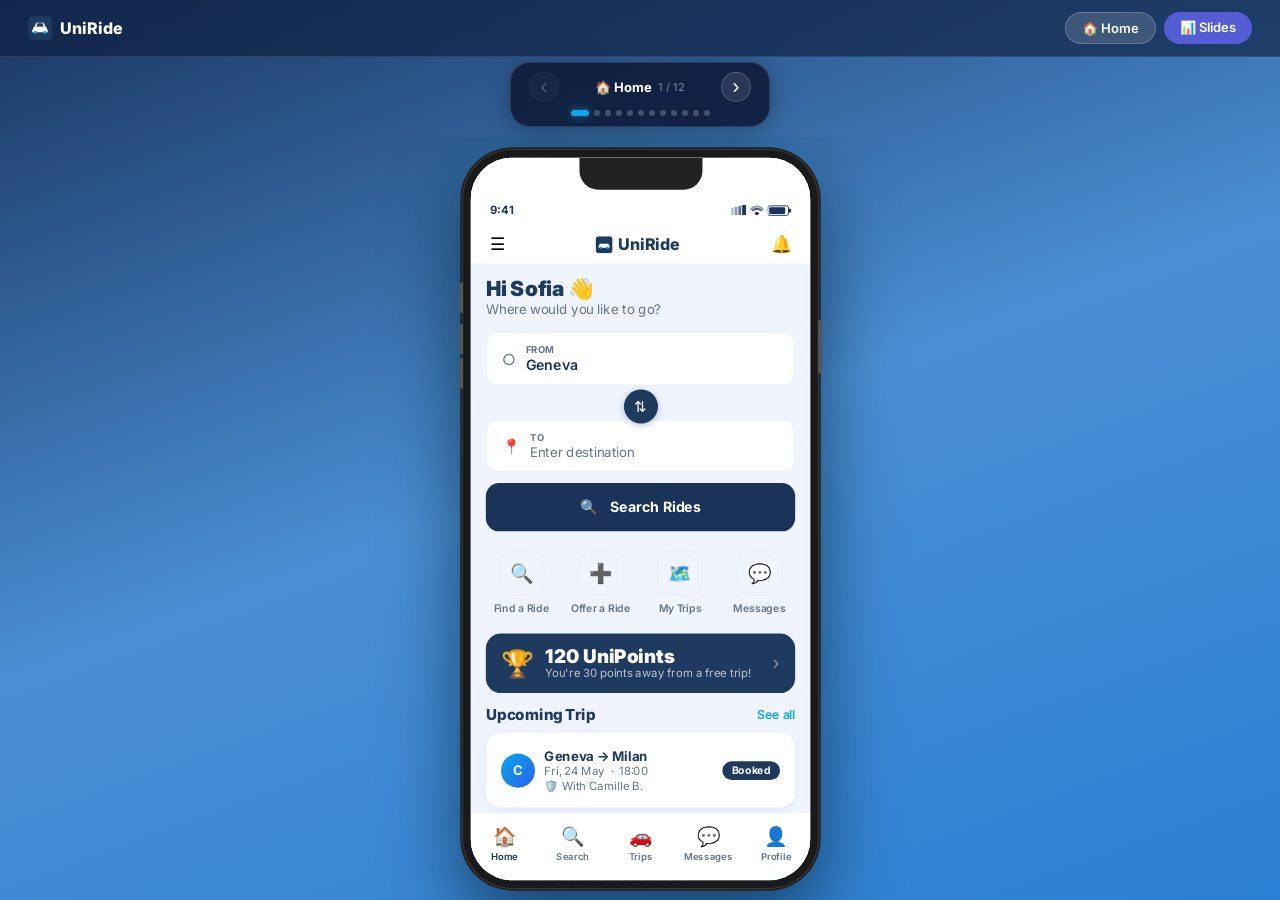
==== web/app.html @ 101ed080 "Initial commit: UniRide web app + presentation" ====
<!DOCTYPE html>
<html lang="en">
<head>
  <meta charset="UTF-8">
  <meta name="viewport" content="width=device-width, initial-scale=1.0">
  <title>UniRide — App Preview</title>
  <link rel="preconnect" href="https://fonts.googleapis.com">
  <link href="https://fonts.googleapis.com/css2?family=Inter:wght@300;400;500;600;700;800;900&display=swap" rel="stylesheet">
  <style>
    *, *::before, *::after { box-sizing: border-box; margin: 0; padding: 0; }
    :root {
      --navy:   #1E3A5F;
      --navy2:  #1B3358;
      --sky:    #0EA5E9;
      --blue:   #2563EB;
      --white:  #FFFFFF;
      --bg:     #4A8FD4;
      --appbg:  #F0F4FF;
      --card:   #FFFFFF;
      --border: #E8EDF5;
      --text:   #1B3358;
      --muted:  #64748B;
      --green:  #10B981;
      --orange: #F97316;
      --red:    #EF4444;
      --gold:   #F59E0B;
      --lsky:   #E0F2FE;
    }
    html, body {
      height: 100%; overflow: hidden;
      font-family: 'Inter', sans-serif;
    }

    /* PAGE BG — locked to viewport, no page scroll */
    body {
      background: linear-gradient(160deg, #1a3560 0%, var(--bg) 50%, #2b7fd4 100%);
      height: 100vh; overflow: hidden;
      /* no flex needed here — phone-stage is fixed */
    }

    /* TOP NAV */
    .topnav {
      position: fixed; top: 0; left: 0; right: 0; z-index: 200;
      display: flex; align-items: center; justify-content: space-between;
      padding: 12px 28px;
      background: rgba(15,32,64,0.65);
      backdrop-filter: blur(12px);
      border-bottom: 1px solid rgba(255,255,255,0.1);
    }
    .topnav .nav-logo { display:flex; align-items:center; gap:8px; color:white; font-weight:800; font-size:16px; text-decoration:none; }
    .topnav .nav-links { display:flex; gap:8px; }
    .nav-btn {
      padding:7px 16px; border-radius:30px; font-size:13px; font-weight:600;
      text-decoration:none; transition:all 0.2s; cursor:pointer;
    }
    .nav-btn.home { background:rgba(255,255,255,0.15); color:white; border:1px solid rgba(255,255,255,0.2); }
    .nav-btn.pres { background:rgba(99,102,241,0.8); color:white; }
    .nav-btn:hover { transform:translateY(-1px); filter:brightness(1.1); }

    /* SCREEN NAVIGATOR */
    .screen-nav {
      position: fixed; top: 62px; left: 50%; transform: translateX(-50%);
      z-index: 150;
      display: flex; flex-direction: column; align-items: center; gap: 8px;
      background: rgba(10,20,48,0.82);
      backdrop-filter: blur(12px);
      border-radius: 20px;
      padding: 9px 18px 10px;
      border: 1px solid rgba(255,255,255,0.12);
      min-width: 260px;
      max-width: min(92vw, 380px);
      box-shadow: 0 4px 24px rgba(0,0,0,0.3);
    }
    .screen-nav-row {
      display: flex; align-items: center; gap: 10px; width: 100%;
    }
    .nav-arrow {
      background: rgba(255,255,255,0.1); border: 1px solid rgba(255,255,255,0.18);
      color: white; font-size: 22px; font-weight: 300; line-height: 1;
      border-radius: 50%; width: 30px; height: 30px; flex-shrink: 0;
      cursor: pointer; display: flex; align-items: center; justify-content: center;
      transition: all 0.2s;
    }
    .nav-arrow:hover:not(:disabled) { background: var(--sky); border-color: var(--sky); box-shadow: 0 0 10px rgba(14,165,233,0.5); }
    .nav-arrow:disabled { opacity: 0.25; cursor: default; }
    .screen-label {
      flex: 1; display: flex; align-items: center; justify-content: center; gap: 6px;
    }
    .screen-label-name { font-size: 13px; font-weight: 700; color: white; white-space: nowrap; }
    .screen-label-num { font-size: 11px; color: rgba(255,255,255,0.4); font-weight: 500; }
    .screen-dots {
      display: flex; gap: 5px; align-items: center; justify-content: center;
    }
    .screen-dot {
      width: 6px; height: 6px; border-radius: 50%;
      background: rgba(255,255,255,0.22); cursor: pointer;
      transition: all 0.25s ease; border: none; padding: 0;
    }
    .screen-dot.active {
      background: var(--sky); width: 18px; border-radius: 3px;
      box-shadow: 0 0 8px rgba(14,165,233,0.6);
    }
    .screen-dot:hover:not(.active) { background: rgba(255,255,255,0.5); }

    /* PHONE FRAME WRAPPER — fixed, fills viewport below the tab bar */
    .phone-stage {
      position: fixed;
      left: 0; right: 0; bottom: 0;
      /* top is set by JS after measuring the selector bar */
      display: flex; align-items: center; justify-content: center;
      overflow: hidden;
      z-index: 100;
    }

    /* Phone scale wrapper — JS sets transform: scale() */
    .phone-scale-wrap {
      flex-shrink: 0;
      transform-origin: center center;
      transition: transform 0.15s ease;
    }

    .phone-outer {
      width: 375px;
      height: 780px;
      background: #1a1a1a;
      border-radius: 52px;
      padding: 8px;
      box-shadow:
        0 0 0 1px #3a3a3a,
        0 0 0 3px #222,
        0 32px 80px rgba(0,0,0,0.55),
        0 0 60px rgba(14,165,233,0.18);
      position: relative;
      flex-shrink: 0;
    }

    /* Side buttons */
    .phone-outer::before {
      content: '';
      position: absolute; left: -4px; top: 140px;
      width: 4px; height: 32px; background: #555; border-radius: 2px 0 0 2px;
      box-shadow: 0 44px 0 #555, 0 80px 0 #555;
    }
    .phone-outer::after {
      content: '';
      position: absolute; right: -4px; top: 180px;
      width: 4px; height: 56px; background: #555; border-radius: 0 2px 2px 0;
    }

    .phone-inner {
      width: 100%; height: 100%;
      background: white;
      border-radius: 44px;
      overflow: hidden;
      position: relative;
    }

    /* Notch */
    .notch {
      position: absolute; top: 0; left: 50%; transform: translateX(-50%);
      width: 130px; height: 34px;
      background: #222; border-radius: 0 0 20px 20px;
      z-index: 50;
    }

    /* STATUS BAR */
    .status-bar {
      display: flex; justify-content: space-between; align-items: center;
      padding: 48px 20px 8px;
      font-size: 12px; font-weight: 600; color: var(--text);
      background: white; position: relative; z-index: 10;
    }
    .status-bar .time { font-weight: 700; }
    .status-icons { display: flex; gap: 4px; align-items: center; }

    /* SCREENS CONTAINER */
    .screens-wrap {
      position: absolute;
      top: 0; left: 0; right: 0; bottom: 0;
    }

    /* Individual screen */
    .screen {
      position: absolute; inset: 0;
      background: var(--appbg);
      display: flex; flex-direction: column;
      opacity: 0; pointer-events: none;
      transform: translateX(30px);
      transition: all 0.35s cubic-bezier(0.4,0,0.2,1);
      overflow: hidden;
    }
    .screen.active {
      opacity: 1; pointer-events: all;
      transform: translateX(0);
    }
    .screen.exit {
      opacity: 0; transform: translateX(-30px);
    }

    /* SCROLL AREA (content) */
    .scroll-area {
      flex: 1;
      overflow-y: auto;
      overflow-x: hidden;
      scrollbar-width: none;
    }
    .scroll-area::-webkit-scrollbar { display: none; }
    .s-content { padding: 0 16px 80px; }

    /* APP HEADER */
    .app-header {
      display: flex; align-items: center; justify-content: space-between;
      padding: 10px 20px 10px;
      background: white;
      border-bottom: 1px solid var(--border);
    }
    .app-header .menu-icon { font-size: 18px; cursor: pointer; }
    .app-header .brand { font-size: 17px; font-weight: 800; color: var(--navy); display: flex; align-items: center; gap: 6px; }
    .app-header .notif { font-size: 18px; cursor: pointer; }
    .app-header .back-btn { font-size: 18px; cursor: pointer; color: var(--navy); }
    .app-header .right-icons { display: flex; gap: 12px; font-size: 18px; }

    /* BOTTOM NAV */
    .bottom-nav {
      position: absolute; bottom: 0; left: 0; right: 0;
      background: white;
      border-top: 1px solid var(--border);
      display: flex;
      padding: 8px 0 16px;
      z-index: 30;
    }
    .bnav-item {
      flex: 1; display: flex; flex-direction: column; align-items: center; gap: 3px;
      cursor: pointer; font-size: 10px; font-weight: 600; color: var(--muted);
      padding: 4px 0;
      transition: color 0.2s;
    }
    .bnav-item.active { color: var(--navy); }
    .bnav-item .bnav-icon { font-size: 20px; }

    /* ===================== COMPONENTS ===================== */

    /* Card */
    .card {
      background: white; border-radius: 16px;
      padding: 16px; margin-bottom: 12px;
      box-shadow: 0 2px 8px rgba(0,0,0,0.06);
    }

    /* Section title */
    .sec-title {
      font-size: 16px; font-weight: 800; color: var(--navy);
      margin: 16px 0 10px;
    }

    /* Avatar */
    .avatar {
      width: 44px; height: 44px; border-radius: 50%; overflow: hidden;
      background: linear-gradient(135deg, var(--sky), var(--blue));
      display: flex; align-items: center; justify-content: center;
      font-size: 18px; font-weight: 700; color: white; flex-shrink: 0;
    }
    .avatar img { width: 100%; height: 100%; object-fit: cover; }
    .avatar-lg { width: 60px; height: 60px; font-size: 24px; }
    .avatar-sm { width: 36px; height: 36px; font-size: 14px; }

    /* Star rating */
    .stars { color: var(--gold); font-size: 13px; }

    /* Badge */
    .badge {
      display: inline-flex; align-items: center; gap: 4px;
      padding: 3px 10px; border-radius: 20px; font-size: 11px; font-weight: 700;
    }
    .badge-green { background: #D1FAE5; color: #065F46; }
    .badge-orange { background: #FEF3C7; color: #92400E; }
    .badge-red { background: #FEE2E2; color: #991B1B; }
    .badge-blue { background: #DBEAFE; color: #1E40AF; }
    .badge-navy { background: var(--navy); color: white; }
    .badge-sky { background: var(--lsky); color: var(--navy); }

    /* Primary button */
    .btn-primary {
      width: 100%; padding: 16px;
      background: var(--navy2); color: white;
      border: none; border-radius: 14px;
      font-size: 15px; font-weight: 700; font-family: 'Inter',sans-serif;
      cursor: pointer; transition: all 0.2s;
      display: flex; align-items: center; justify-content: center; gap: 8px;
    }
    .btn-primary:hover { background: #162b4a; transform: translateY(-1px); }
    .btn-primary:active { transform: translateY(0); }

    /* Chip */
    .chip {
      display: inline-flex; align-items: center; gap: 5px;
      padding: 6px 12px; border-radius: 20px;
      font-size: 12px; font-weight: 600; white-space: nowrap;
      border: 1px solid var(--border); background: white; color: var(--text);
      cursor: pointer;
    }
    .chip.active { background: var(--navy); color: white; border-color: var(--navy); }

    /* Divider */
    .divider { height: 1px; background: var(--border); margin: 12px 0; }

    /* Tag row */
    .tag-row { display: flex; flex-wrap: wrap; gap: 6px; }
    .tag {
      display: inline-flex; align-items: center; gap: 4px;
      padding: 4px 10px; border-radius: 20px;
      font-size: 11px; color: var(--muted); background: #F1F5F9;
    }

    /* Progress circle */
    .progress-circle-wrap {
      display: flex; flex-direction: column; align-items: center;
      padding: 24px 0;
    }
    .progress-ring { transform: rotate(-90deg); }
    .ring-bg { fill: none; stroke: #E8EDF5; stroke-width: 10; }
    .ring-fill {
      fill: none; stroke: var(--navy); stroke-width: 10;
      stroke-linecap: round;
      transition: stroke-dashoffset 1.5s cubic-bezier(0.4,0,0.2,1);
    }
    .ring-label {
      position: absolute; top: 50%; left: 50%; transform: translate(-50%,-50%);
      text-align: center;
    }
    .ring-number { font-size: 28px; font-weight: 900; color: var(--navy); line-height: 1; }
    .ring-sub    { font-size: 11px; color: var(--muted); font-weight: 500; }
    .ring-badge  {
      margin-top: 4px;
      padding: 3px 10px; border-radius: 20px;
      background: var(--lsky); color: var(--navy);
      font-size: 11px; font-weight: 700;
    }

    /* Bar chart (driver stats) */
    .bar-chart { display: flex; align-items: flex-end; gap: 5px; height: 60px; margin: 8px 0; }
    .bar-col {
      flex: 1; border-radius: 4px 4px 0 0;
      background: var(--navy);
      transition: height 1s ease;
    }
    .bar-col.dim { background: var(--border); }
    .bar-col.current { background: var(--sky); }

    /* Slider */
    .slider-row { margin-bottom: 20px; }
    .slider-q { font-size: 13px; font-weight: 600; color: var(--text); margin-bottom: 10px; }
    .slider-track {
      position: relative; height: 36px; display: flex; align-items: center;
    }
    input[type=range] {
      -webkit-appearance: none; appearance: none;
      width: 100%; height: 4px;
      background: linear-gradient(to right, var(--navy) var(--val, 60%), #E8EDF5 var(--val, 60%));
      border-radius: 4px; outline: none; cursor: pointer;
    }
    input[type=range]::-webkit-slider-thumb {
      -webkit-appearance: none;
      width: 22px; height: 22px;
      background: var(--navy); border-radius: 50%;
      border: 3px solid white;
      box-shadow: 0 2px 6px rgba(0,0,0,0.2);
    }
    .slider-labels {
      display: flex; justify-content: space-between;
      font-size: 9px; color: var(--muted); margin-top: 2px;
    }

    /* Metric card */
    .metric-card {
      background: var(--appbg); border-radius: 12px; padding: 12px 16px;
      margin-bottom: 8px;
      display: flex; align-items: center; gap: 12px;
    }
    .metric-icon { font-size: 22px; }
    .metric-label { font-size: 11px; color: var(--muted); }
    .metric-value { font-size: 20px; font-weight: 800; color: var(--navy); }

    /* Voucher card */
    .voucher-card {
      border-radius: 14px; overflow: hidden;
      border: 1px solid var(--border);
    }
    .voucher-img { width: 100%; height: 80px; object-fit: cover; background: linear-gradient(135deg, #1E3A5F, #0EA5E9); display:flex; align-items:center; justify-content:center; font-size:32px; }
    .voucher-body { padding: 10px 12px; }
    .voucher-name { font-size: 13px; font-weight: 700; color: var(--navy); }
    .voucher-price { font-size: 16px; font-weight: 900; color: var(--navy); }
    .voucher-pts { font-size: 11px; color: var(--muted); display: flex; align-items: center; gap: 4px; }

    /* Journey timeline */
    .timeline { padding: 0; }
    .tl-item { display: flex; gap: 12px; margin-bottom: 0; }
    .tl-left { display: flex; flex-direction: column; align-items: center; width: 16px; }
    .tl-dot { width: 12px; height: 12px; border-radius: 50%; background: var(--navy); border: 2px solid white; box-shadow: 0 0 0 2px var(--navy); flex-shrink: 0; margin-top: 4px; }
    .tl-line { flex: 1; width: 2px; background: var(--border); margin: 2px 0; min-height: 20px; }
    .tl-right { flex: 1; padding-bottom: 16px; }
    .tl-time { font-size: 14px; font-weight: 700; color: var(--navy); }
    .tl-place { font-size: 14px; color: var(--text); }
    .tl-lbl { font-size: 10px; font-weight: 700; color: var(--muted); text-transform: uppercase; letter-spacing: 0.5px; }

    /* Ride result card */
    .ride-card {
      background: white; border-radius: 16px; padding: 14px 16px;
      margin-bottom: 10px;
      box-shadow: 0 2px 8px rgba(0,0,0,0.06);
      cursor: pointer; transition: all 0.2s;
    }
    .ride-card:hover { transform: translateY(-1px); box-shadow: 0 4px 16px rgba(0,0,0,0.1); }
    .ride-top { display: flex; align-items: center; gap: 10px; margin-bottom: 10px; }
    .ride-name { font-size: 14px; font-weight: 700; color: var(--navy); }
    .ride-rating { font-size: 12px; color: var(--muted); }
    .ride-price { margin-left: auto; font-size: 18px; font-weight: 900; color: var(--navy); }
    .ride-seat { font-size: 11px; font-weight: 700; }
    .ride-route { margin-bottom: 8px; }
    .ride-loc { font-size: 13px; color: var(--text); display: flex; gap: 8px; align-items: center; }
    .ride-loc .dot { width: 8px; height: 8px; border-radius: 50%; background: var(--navy); flex-shrink: 0; }
    .ride-loc .line-v { width: 1px; height: 14px; background: var(--border); margin: 1px 0 1px 3px; }

    /* Input field */
    .input-wrap {
      background: white; border-radius: 12px; padding: 12px 16px;
      display: flex; align-items: center; gap: 10px;
      border: 1.5px solid var(--border);
      margin-bottom: 8px;
    }
    .input-wrap.focused { border-color: var(--sky); }
    .input-label { font-size: 10px; font-weight: 700; color: var(--muted); text-transform: uppercase; }
    .input-val { font-size: 15px; font-weight: 600; color: var(--text); }
    .input-placeholder { font-size: 14px; color: var(--muted); }
    .input-icon { font-size: 16px; flex-shrink: 0; }

    /* Swap btn */
    .swap-btn {
      width: 36px; height: 36px; border-radius: 50%;
      background: var(--navy); color: white;
      display: flex; align-items: center; justify-content: center;
      font-size: 16px; cursor: pointer;
      box-shadow: 0 2px 8px rgba(30,58,95,0.3);
      margin: -4px auto; position: relative; z-index: 5;
    }

    /* Quick action grid */
    .quick-grid { display: grid; grid-template-columns: repeat(4,1fr); gap: 8px; margin-bottom: 12px; }
    .quick-item {
      display: flex; flex-direction: column; align-items: center; gap: 6px;
      cursor: pointer; padding: 8px 4px;
    }
    .quick-icon {
      width: 48px; height: 48px; border-radius: 14px;
      background: var(--appbg); border: 1.5px solid var(--border);
      display: flex; align-items: center; justify-content: center; font-size: 20px;
      transition: all 0.2s;
    }
    .quick-item:hover .quick-icon { background: var(--lsky); border-color: var(--sky); }
    .quick-label { font-size: 11px; font-weight: 600; color: var(--muted); text-align: center; }

    /* Points banner */
    .pts-banner {
      background: var(--navy); border-radius: 16px; padding: 14px 16px;
      display: flex; align-items: center; gap: 12px; margin-bottom: 12px;
      cursor: pointer;
    }
    .pts-icon { font-size: 28px; }
    .pts-num { font-size: 20px; font-weight: 900; color: white; line-height: 1; }
    .pts-sub { font-size: 12px; color: rgba(255,255,255,0.7); }
    .pts-arr { color: rgba(255,255,255,0.5); font-size: 18px; margin-left: auto; }

    /* Upcoming trip card */
    .trip-mini {
      display: flex; align-items: center; gap: 10px; cursor: pointer;
    }
    .trip-mini-info { flex: 1; }
    .trip-mini-route { font-size: 14px; font-weight: 700; color: var(--navy); }
    .trip-mini-date  { font-size: 12px; color: var(--muted); }
    .trip-mini-with  { font-size: 12px; color: var(--muted); display: flex; align-items: center; gap: 4px; }

    /* Campus card */
    .campus-card {
      border-radius: 16px; overflow: hidden; position: relative; height: 100px; margin-bottom: 12px;
      background: linear-gradient(135deg, #1E3A5F, #0EA5E9);
      display: flex; align-items: flex-end; cursor: pointer;
    }
    .campus-card-text { padding: 12px; color: white; }
    .campus-card-title { font-size: 15px; font-weight: 800; }
    .campus-card-sub   { font-size: 12px; opacity: 0.8; }
    .campus-plus {
      position: absolute; right: 12px; top: 50%; transform: translateY(-50%);
      width: 32px; height: 32px; border-radius: 50%; background: rgba(255,255,255,0.25);
      display: flex; align-items: center; justify-content: center;
      color: white; font-size: 20px;
    }

    /* FAB */
    .fab {
      position: absolute; bottom: 70px; right: 16px;
      width: 52px; height: 52px; border-radius: 50%;
      background: var(--navy); color: white;
      display: flex; align-items: center; justify-content: center;
      font-size: 24px; cursor: pointer; z-index: 20;
      box-shadow: 0 4px 16px rgba(30,58,95,0.4);
      transition: all 0.2s;
    }
    .fab:hover { transform: scale(1.1); }

    /* Profile header */
    .profile-header {
      background: white; padding: 16px; display: flex; flex-direction: column; align-items: center; gap: 8px; border-bottom: 1px solid var(--border);
    }
    .profile-name { font-size: 18px; font-weight: 800; color: var(--navy); }
    .profile-sub  { font-size: 13px; color: var(--muted); }
    .profile-badges { display: flex; gap: 8px; }

    /* "See all" link */
    .see-all { font-size: 13px; font-weight: 600; color: var(--sky); cursor: pointer; }

    /* Benefits list */
    .benefits-item { display: flex; align-items: center; gap: 8px; padding: 8px 0; font-size: 13px; color: var(--text); border-bottom: 1px solid var(--border); }
    .benefits-item:last-child { border-bottom: none; }
    .benefit-icon { font-size: 16px; }
    .benefit-lock { opacity: 0.4; }

    /* Earnings card */
    .earn-card {
      display: flex; gap: 8px;
    }
    .earn-item {
      flex: 1; border-radius: 14px; padding: 14px; 
    }
    .earn-item.primary { background: var(--navy); }
    .earn-item.secondary { background: var(--lsky); border: 1px solid #BFDBFE; }
    .earn-label { font-size: 10px; font-weight: 700; text-transform: uppercase; letter-spacing: 0.5px; margin-bottom: 4px; }
    .earn-pts   { font-size: 22px; font-weight: 900; line-height: 1; margin-bottom: 4px; }
    .earn-desc  { font-size: 12px; line-height: 1.4; }
    .earn-item.primary .earn-label { color: rgba(255,255,255,0.6); }
    .earn-item.primary .earn-pts   { color: white; }
    .earn-item.primary .earn-desc  { color: rgba(255,255,255,0.75); }
    .earn-item.secondary .earn-label { color: var(--muted); }
    .earn-item.secondary .earn-pts   { color: var(--navy); }
    .earn-item.secondary .earn-desc  { color: var(--muted); }

    /* Standard ride earning */
    .std-earn {
      display: flex; align-items: center; justify-content: space-between;
      padding: 14px 16px; background: white; border-radius: 14px;
      border: 1.5px solid var(--border); margin-bottom: 12px;
    }
    .std-earn-left { display: flex; align-items: center; gap: 12px; }
    .std-earn-pts { background: var(--navy); color: white; padding: 4px 10px; border-radius: 20px; font-size: 12px; font-weight: 700; }
    .std-title { font-size: 14px; font-weight: 700; color: var(--navy); }
    .std-sub   { font-size: 12px; color: var(--muted); }

    /* Cashback row */
    .cashback-row {
      display: flex; align-items: center; justify-content: space-between;
      padding: 14px 16px; background: white; border-radius: 14px;
      border: 1px solid var(--border); margin-bottom: 8px;
    }
    .cashback-icon { font-size: 24px; margin-right: 12px; }
    .cashback-title { font-size: 14px; font-weight: 700; color: var(--navy); }
    .cashback-sub   { font-size: 12px; color: var(--muted); }
    .cashback-btn   { background: var(--navy); color: white; padding: 6px 14px; border-radius: 10px; font-size: 12px; font-weight: 700; flex-shrink: 0; cursor: pointer; }

    /* Redeem header balance */
    .balance-card {
      background: var(--navy); color: white; border-radius: 16px;
      padding: 20px; margin-bottom: 16px;
    }
    .balance-label { font-size: 11px; font-weight: 700; text-transform: uppercase; letter-spacing: 0.5px; opacity: 0.6; }
    .balance-pts   { font-size: 40px; font-weight: 900; line-height: 1.1; }
    .balance-tier  { display: inline-flex; align-items: center; gap: 6px; background: rgba(255,255,255,0.15); padding: 4px 12px; border-radius: 20px; font-size: 12px; font-weight: 700; margin-top: 8px; }

    /* Offer ride form */
    .offer-section { margin-bottom: 16px; }
    .offer-label { font-size: 12px; font-weight: 700; color: var(--muted); text-transform: uppercase; letter-spacing: 0.5px; margin-bottom: 8px; }
    .pref-grid { display: grid; grid-template-columns: 1fr 1fr; gap: 8px; }
    .pref-item {
      border-radius: 12px; padding: 12px; border: 2px solid var(--border);
      background: white; cursor: pointer; transition: all 0.2s; text-align: center;
    }
    .pref-item.selected { border-color: var(--navy); background: var(--lsky); }
    .pref-item .p-icon { font-size: 22px; margin-bottom: 6px; }
    .pref-item .p-label { font-size: 12px; font-weight: 600; color: var(--text); }

    /* Info box */
    .info-box { display: flex; gap: 8px; background: #F1F5F9; border-radius: 12px; padding: 12px; margin: 8px 0; }
    .info-box-icon { font-size: 16px; flex-shrink: 0; margin-top: 1px; }
    .info-box-text { font-size: 12px; color: var(--muted); line-height: 1.5; }

    /* Level card (gold tier) */
    .level-card {
      background: var(--navy); border-radius: 14px; padding: 16px;
      display: flex; align-items: center; justify-content: space-between;
      margin-bottom: 12px;
    }
    .level-label { font-size: 11px; font-weight: 700; text-transform: uppercase; letter-spacing: 0.5px; color: rgba(255,255,255,0.6); }
    .level-name  { font-size: 20px; font-weight: 900; color: white; }
    .level-icon  { font-size: 32px; }

    /* Weekly section */
    .weekly-card { background: white; border-radius: 16px; padding: 14px; margin-bottom: 12px; border: 1px solid var(--border); }
    .weekly-header { display: flex; justify-content: space-between; align-items: center; margin-bottom: 8px; }
    .weekly-label { font-size: 11px; font-weight: 700; color: var(--muted); text-transform: uppercase; }
    .weekly-val   { font-size: 20px; font-weight: 900; color: var(--navy); display: flex; align-items: center; gap: 6px; }
    .weekly-arrow { color: var(--green); font-size: 18px; }
  </style>
</head>
<body>

  <!-- TOP NAV -->
  <nav class="topnav">
    <a href="index.html" class="nav-logo">
      <svg width="24" height="24" viewBox="0 0 100 100" fill="none">
        <rect width="100" height="100" rx="20" fill="#1E3A5F"/>
        <path d="M18 60 L25 44 L75 44 L82 60 L82 68 L18 68 Z" fill="white"/>
        <path d="M28 44 L34 28 L66 28 L72 44" fill="white"/>
        <circle cx="30" cy="68" r="7" fill="#0EA5E9"/>
        <circle cx="70" cy="68" r="7" fill="#0EA5E9"/>
        <path d="M36 44 L39 30 L61 30 L64 44 Z" fill="#1E3A5F"/>
      </svg>
      UniRide
    </a>
    <div class="nav-links">
      <a href="index.html" class="nav-btn home">🏠 Home</a>
      <a href="presentation.html" class="nav-btn pres">📊 Slides</a>
    </div>
  </nav>

  <!-- SCREEN NAVIGATOR -->
  <div class="screen-nav" id="screenNav">
    <div class="screen-nav-row">
      <button class="nav-arrow" id="prevBtn" onclick="prevScreen()">&#8249;</button>
      <div class="screen-label">
        <span class="screen-label-name" id="screenLabelName">🏠 Home</span>
        <span class="screen-label-num" id="screenLabelNum">1 / 12</span>
      </div>
      <button class="nav-arrow" id="nextBtn" onclick="nextScreen()">&#8250;</button>
    </div>
    <div class="screen-dots" id="screenDots"></div>
  </div>

  <!-- PHONE STAGE -->
  <div class="phone-stage">
    <div class="phone-scale-wrap" id="phoneScaleWrap">
    <div class="phone-outer">
      <div class="phone-inner">
        <div class="notch"></div>

        <!-- ============================== -->
        <!-- SCREEN 0: HOME (SOFIA)         -->
        <!-- ============================== -->
        <div class="screen active" id="screen-0">
          <!-- Status bar -->
          <div class="status-bar">
            <span class="time">9:41</span>
            <div class="status-icons">
              <svg width="16" height="11" fill="currentColor"><rect x="0" y="3" width="3" height="8" opacity=".3"/><rect x="4" y="2" width="3" height="9" opacity=".5"/><rect x="8" y="1" width="3" height="10" opacity=".7"/><rect x="12" y="0" width="4" height="11"/></svg>
              <svg width="15" height="11" fill="currentColor"><path d="M7.5 2.5 C5 2.5 3 4 1.5 6 L0 4.5 C1.8 2.2 4.5 0.5 7.5 0.5 S13.2 2.2 15 4.5 L13.5 6 C12 4 10 2.5 7.5 2.5Z" opacity=".5"/><path d="M7.5 5 C6 5 4.5 5.8 3.5 7 L2 5.5 C3.3 4 5.3 3 7.5 3 S11.7 4 13 5.5 L11.5 7 C10.5 5.8 9 5 7.5 5Z" opacity=".8"/><path d="M7.5 7.5 C6.5 7.5 5.8 8 5 9 L7.5 11.5 L10 9 C9.2 8 8.5 7.5 7.5 7.5Z"/></svg>
              <svg width="25" height="12" fill="currentColor"><rect x="0" y="1" width="22" height="10" rx="2" stroke="currentColor" stroke-width="1" fill="none"/><rect x="22" y="4" width="3" height="4" rx="1"/><rect x="1.5" y="2.5" width="17" height="7" rx="1.2"/></svg>
            </div>
          </div>
          <div class="app-header">
            <span class="menu-icon">☰</span>
            <span class="brand">
              <svg width="18" height="18" viewBox="0 0 100 100" fill="none"><rect width="100" height="100" rx="20" fill="#1E3A5F"/><path d="M18 60 L25 44 L75 44 L82 60 L82 68 L18 68 Z" fill="white"/><circle cx="30" cy="68" r="7" fill="#0EA5E9"/><circle cx="70" cy="68" r="7" fill="#0EA5E9"/></svg>
              UniRide
            </span>
            <span class="notif">🔔</span>
          </div>
          <div class="scroll-area">
            <div class="s-content" style="padding-top:12px;">
              <div style="margin-bottom:16px;">
                <div style="font-size:22px;font-weight:900;color:var(--navy);">Hi Sofia 👋</div>
                <div style="font-size:14px;color:var(--muted);">Where would you like to go?</div>
              </div>

              <!-- FROM/TO fields -->
              <div class="input-wrap">
                <span class="input-icon" style="color:var(--muted);">○</span>
                <div>
                  <div class="input-label">FROM</div>
                  <div class="input-val">Geneva</div>
                </div>
              </div>
              <div class="swap-btn" onclick="this.style.transform='rotate(180deg) scale(1.1)'; setTimeout(()=>this.style.transform='',400)">⇅</div>
              <div class="input-wrap" style="margin-top:0;">
                <span class="input-icon" style="color:var(--sky);">📍</span>
                <div>
                  <div class="input-label">TO</div>
                  <div class="input-placeholder">Enter destination</div>
                </div>
              </div>

              <button class="btn-primary" style="margin:12px 0;" onclick="goScreen(1)">
                🔍 &nbsp; Search Rides
              </button>

              <!-- Quick actions -->
              <div class="quick-grid">
                <div class="quick-item" onclick="goScreen(1)">
                  <div class="quick-icon">🔍</div>
                  <span class="quick-label">Find a Ride</span>
                </div>
                <div class="quick-item" onclick="goScreen(7)">
                  <div class="quick-icon">➕</div>
                  <span class="quick-label">Offer a Ride</span>
                </div>
                <div class="quick-item">
                  <div class="quick-icon">🗺️</div>
                  <span class="quick-label">My Trips</span>
                </div>
                <div class="quick-item">
                  <div class="quick-icon">💬</div>
                  <span class="quick-label">Messages</span>
                </div>
              </div>

              <!-- UniPoints banner -->
              <div class="pts-banner" onclick="goScreen(3)">
                <span class="pts-icon">🏆</span>
                <div>
                  <div class="pts-num">120 UniPoints</div>
                  <div class="pts-sub">You're 30 points away from a free trip!</div>
                </div>
                <span class="pts-arr">›</span>
              </div>

              <!-- Upcoming Trip -->
              <div style="display:flex;justify-content:space-between;align-items:center;margin-bottom:10px;">
                <span class="sec-title" style="margin:0;">Upcoming Trip</span>
                <span class="see-all">See all</span>
              </div>
              <div class="card" style="cursor:pointer;" onclick="goScreen(2)">
                <div class="trip-mini">
                  <div class="avatar avatar-sm">C</div>
                  <div class="trip-mini-info">
                    <div class="trip-mini-route">Geneva → Milan</div>
                    <div class="trip-mini-date">Fri, 24 May &nbsp;·&nbsp; 18:00</div>
                    <div class="trip-mini-with">🛡️ With Camille B.</div>
                  </div>
                  <span class="badge badge-navy">Booked</span>
                </div>
              </div>

              <!-- Campus card -->
              <div class="campus-card">
                <div class="campus-card-text">
                  <div class="campus-card-title">Connect with your campus</div>
                  <div class="campus-card-sub">Join over 5,000 students commuting together.</div>
                </div>
                <div class="campus-plus">+</div>
              </div>
            </div>
          </div>
          <!-- Bottom nav -->
          <div class="bottom-nav">
            <div class="bnav-item active"><span class="bnav-icon">🏠</span>Home</div>
            <div class="bnav-item" onclick="goScreen(1)"><span class="bnav-icon">🔍</span>Search</div>
            <div class="bnav-item"><span class="bnav-icon">🚗</span>Trips</div>
            <div class="bnav-item"><span class="bnav-icon">💬</span>Messages</div>
            <div class="bnav-item"><span class="bnav-icon">👤</span>Profile</div>
          </div>
        </div>

        <!-- ============================== -->
        <!-- SCREEN 1: SEARCH RESULTS       -->
        <!-- ============================== -->
        <div class="screen" id="screen-1">
          <div class="status-bar">
            <span class="time">9:41</span>
            <div class="status-icons">
              <svg width="16" height="11" fill="currentColor"><rect x="0" y="3" width="3" height="8" opacity=".3"/><rect x="4" y="2" width="3" height="9" opacity=".5"/><rect x="8" y="1" width="3" height="10" opacity=".7"/><rect x="12" y="0" width="4" height="11"/></svg>
              <svg width="15" height="11" fill="currentColor"><path d="M7.5 7.5 C6.5 7.5 5.8 8 5 9 L7.5 11.5 L10 9 C9.2 8 8.5 7.5 7.5 7.5Z"/><path d="M7.5 5 C6 5 4.5 5.8 3.5 7 L2 5.5 C3.3 4 5.3 3 7.5 3 S11.7 4 13 5.5 L11.5 7 C10.5 5.8 9 5 7.5 5Z" opacity=".8"/></svg>
              <svg width="25" height="12" fill="currentColor"><rect x="0" y="1" width="22" height="10" rx="2" stroke="currentColor" stroke-width="1" fill="none"/><rect x="22" y="4" width="3" height="4" rx="1"/><rect x="1.5" y="2.5" width="16" height="7" rx="1.2"/></svg>
            </div>
          </div>
          <div class="app-header">
            <span class="back-btn" onclick="goScreen(0)">←</span>
            <div>
              <div style="font-size:16px;font-weight:800;color:var(--navy);">12 rides found</div>
              <div style="font-size:12px;color:var(--muted);">Fri, 24 May</div>
            </div>
            <span style="font-size:20px;cursor:pointer;">⚙️</span>
          </div>
          <div class="scroll-area">
            <div style="display:flex;gap:8px;padding:10px 16px;overflow-x:auto;scrollbar-width:none;">
              <span class="chip active">Price: Low to High ▾</span>
              <span class="chip">Departure Time</span>
              <span class="chip">Verified Drivers</span>
            </div>
            <div class="s-content" style="padding-top:4px;">
              <!-- Ride 1 -->
              <div class="ride-card" onclick="goScreen(2)">
                <div class="ride-top">
                  <div class="avatar avatar-sm">C</div>
                  <div>
                    <div class="ride-name">Camille B. ✔</div>
                    <div class="ride-rating"><span class="stars">★</span> 4.8 (23 rides)</div>
                  </div>
                  <div style="margin-left:auto;text-align:right;">
                    <div class="ride-price">CHF 12</div>
                    <span class="badge badge-green">2 seats left</span>
                  </div>
                </div>
                <div class="ride-route">
                  <div class="tl-item" style="margin-bottom:4px;">
                    <div class="tl-left"><div class="tl-dot"></div><div class="tl-line" style="min-height:14px;"></div></div>
                    <div class="tl-right" style="padding-bottom:4px;">
                      <span style="font-size:13px;font-weight:700;color:var(--muted);">18:00</span>
                      <span style="font-size:13px;color:var(--text);margin-left:6px;">Geneva, Plainpalais</span>
                    </div>
                  </div>
                  <div class="tl-item">
                    <div class="tl-left"><div class="tl-dot"></div></div>
                    <div class="tl-right">
                      <span style="font-size:13px;font-weight:700;color:var(--muted);">~20:45</span>
                      <span style="font-size:13px;color:var(--text);margin-left:6px;">Milan, Lampugnano</span>
                    </div>
                  </div>
                </div>
                <div class="tag-row" style="margin-top:8px;">
                  <span class="tag">🔇 Quiet ride</span>
                  <span class="tag">🚭 No smoking</span>
                  <span class="tag">🚗 Tesla Model 3</span>
                </div>
              </div>
              <!-- Ride 2 -->
              <div class="ride-card">
                <div class="ride-top">
                  <div class="avatar avatar-sm" style="background:linear-gradient(135deg,#6366F1,#8B5CF6);">L</div>
                  <div>
                    <div class="ride-name">Luca R.</div>
                    <div class="ride-rating"><span class="stars">★</span> 4.6 (12 rides)</div>
                  </div>
                  <div style="margin-left:auto;text-align:right;">
                    <div class="ride-price">CHF 15</div>
                    <span class="badge badge-blue">3 seats left</span>
                  </div>
                </div>
                <div class="ride-route">
                  <div class="tl-item" style="margin-bottom:4px;">
                    <div class="tl-left"><div class="tl-dot"></div><div class="tl-line" style="min-height:14px;"></div></div>
                    <div class="tl-right" style="padding-bottom:4px;">
                      <span style="font-size:13px;font-weight:700;color:var(--muted);">19:30</span>
                      <span style="font-size:13px;color:var(--text);margin-left:6px;">Geneva, Airport</span>
                    </div>
                  </div>
                  <div class="tl-item">
                    <div class="tl-left"><div class="tl-dot"></div></div>
                    <div class="tl-right">
                      <span style="font-size:13px;font-weight:700;color:var(--muted);">~22:15</span>
                      <span style="font-size:13px;color:var(--text);margin-left:6px;">Milan, Central Station</span>
                    </div>
                  </div>
                </div>
                <div class="tag-row" style="margin-top:8px;">
                  <span class="tag">🎵 Music OK</span>
                  <span class="tag">🧳 Large luggage</span>
                </div>
              </div>
              <!-- Ride 3 -->
              <div class="ride-card">
                <div class="ride-top">
                  <div class="avatar avatar-sm" style="background:linear-gradient(135deg,#F97316,#EF4444);">S</div>
                  <div>
                    <div class="ride-name">Sara M. ✔</div>
                    <div class="ride-rating"><span class="stars">★</span> 4.9 (54 rides)</div>
                  </div>
                  <div style="margin-left:auto;text-align:right;">
                    <div class="ride-price">CHF 10</div>
                    <span class="badge badge-red">1 seat left</span>
                  </div>
                </div>
                <div class="ride-route">
                  <div class="tl-item" style="margin-bottom:4px;">
                    <div class="tl-left"><div class="tl-dot"></div><div class="tl-line" style="min-height:14px;"></div></div>
                    <div class="tl-right" style="padding-bottom:4px;">
                      <span style="font-size:13px;font-weight:700;color:var(--muted);">20:00</span>
                      <span style="font-size:13px;color:var(--text);margin-left:6px;">Geneva, Meyrin</span>
                    </div>
                  </div>
                  <div class="tl-item">
                    <div class="tl-left"><div class="tl-dot"></div></div>
                    <div class="tl-right">
                      <span style="font-size:13px;font-weight:700;color:var(--muted);">~22:30</span>
                      <span style="font-size:13px;color:var(--text);margin-left:6px;">Milan, San Babila</span>
                    </div>
                  </div>
                </div>
                <div class="tag-row" style="margin-top:8px;">
                  <span class="tag">💬 Social rides</span>
                </div>
              </div>
            </div>
          </div>
          <div class="fab" onclick="goScreen(7)">+</div>
          <div class="bottom-nav">
            <div class="bnav-item" onclick="goScreen(0)"><span class="bnav-icon">🏠</span>Home</div>
            <div class="bnav-item active"><span class="bnav-icon">🔍</span>Search</div>
            <div class="bnav-item"><span class="bnav-icon">🚗</span>Trips</div>
            <div class="bnav-item"><span class="bnav-icon">💬</span>Messages</div>
            <div class="bnav-item"><span class="bnav-icon">👤</span>Profile</div>
          </div>
        </div>

        <!-- ============================== -->
        <!-- SCREEN 2: TRIP DETAIL          -->
        <!-- ============================== -->
        <div class="screen" id="screen-2">
          <div class="status-bar">
            <span class="time">9:41</span>
            <div class="status-icons">
              <svg width="16" height="11" fill="currentColor"><rect x="0" y="3" width="3" height="8" opacity=".3"/><rect x="4" y="2" width="3" height="9" opacity=".5"/><rect x="8" y="1" width="3" height="10" opacity=".7"/><rect x="12" y="0" width="4" height="11"/></svg>
              <svg width="25" height="12" fill="currentColor"><rect x="0" y="1" width="22" height="10" rx="2" stroke="currentColor" stroke-width="1" fill="none"/><rect x="22" y="4" width="3" height="4" rx="1"/><rect x="1.5" y="2.5" width="17" height="7" rx="1.2"/></svg>
            </div>
          </div>
          <div class="app-header">
            <span class="back-btn" onclick="goScreen(1)">←</span>
            <span></span>
            <div class="right-icons">
              <span>⬆</span><span>♡</span>
            </div>
          </div>
          <div class="scroll-area">
            <div class="s-content" style="padding-top:12px;">
              <!-- Driver profile -->
              <div class="profile-header" style="padding:0 0 16px; border-bottom:none;">
                <div style="display:flex;gap:14px;width:100%;align-items:flex-start;">
                  <div class="avatar avatar-lg">C</div>
                  <div style="flex:1;">
                    <div style="display:flex;justify-content:space-between;align-items:center;">
                      <div style="font-size:20px;font-weight:900;color:var(--navy);">Camille B.</div>
                      <div style="font-size:14px;font-weight:700;color:var(--navy);">⭐ 4.8</div>
                    </div>
                    <div style="font-size:13px;color:var(--muted);margin:2px 0 8px;">Economics student at UNIGE</div>
                    <div style="display:flex;gap:8px;">
                      <span class="badge badge-blue">✔ Verified</span>
                      <span class="badge badge-sky">23 rides</span>
                    </div>
                  </div>
                </div>
              </div>

              <!-- Trip details -->
              <div class="card">
                <div style="font-size:15px;font-weight:800;color:var(--navy);margin-bottom:14px;">Trip details</div>
                <div style="display:flex;align-items:center;gap:8px;margin-bottom:12px;">
                  <span style="font-size:18px;">📅</span>
                  <span style="font-size:14px;font-weight:600;color:var(--text);">Fri, 24 May &nbsp;·&nbsp; 18:00</span>
                </div>
                <div class="tl-item">
                  <div class="tl-left"><div class="tl-dot"></div><div class="tl-line"></div></div>
                  <div class="tl-right">
                    <div class="tl-lbl">PICKUP</div>
                    <div class="tl-place">Geneva, Plainpalais</div>
                  </div>
                </div>
                <div class="tl-item">
                  <div class="tl-left"><div class="tl-dot" style="background:var(--sky);box-shadow:0 0 0 2px var(--sky);"></div></div>
                  <div class="tl-right">
                    <div class="tl-lbl">DROP-OFF</div>
                    <div class="tl-place">Milan, Lampugnano</div>
                  </div>
                </div>
                <div class="divider"></div>
                <div style="display:flex;justify-content:space-between;align-items:center;">
                  <div style="display:flex;align-items:center;gap:6px;color:var(--muted);font-size:13px;">⏱️ ~3h 30m</div>
                  <div>
                    <div style="font-size:11px;text-align:right;color:var(--muted);">Price per seat</div>
                    <div style="font-size:20px;font-weight:900;color:var(--navy);">CHF 10.00</div>
                  </div>
                </div>
              </div>

              <!-- About ride -->
              <div class="card">
                <div style="font-size:15px;font-weight:800;color:var(--navy);margin-bottom:10px;">About this ride</div>
                <div class="tag-row" style="margin-bottom:10px;">
                  <span class="tag">🔇 Quiet ride</span>
                  <span class="tag">🚭 No smoking</span>
                  <span class="tag">🎵 Music OK</span>
                </div>
                <div style="font-size:13px;color:var(--muted);font-style:italic;line-height:1.5;">
                  "Usually listen to chill music 🎵 Looking for polite passengers."
                </div>
              </div>

              <!-- Car & seats -->
              <div class="card">
                <div style="font-size:15px;font-weight:800;color:var(--navy);margin-bottom:8px;">Car &amp; seats</div>
                <div style="display:flex;justify-content:space-between;">
                  <span style="font-size:13px;color:var(--muted);">🚗 Tesla Model 3</span>
                  <span style="font-size:13px;color:var(--muted);">2 seats available</span>
                </div>
              </div>

              <button class="btn-primary" onclick="alert('Booking requested! 🎉')">
                Request a seat
              </button>
            </div>
          </div>
          <div class="bottom-nav">
            <div class="bnav-item" onclick="goScreen(0)"><span class="bnav-icon">🏠</span>Home</div>
            <div class="bnav-item"><span class="bnav-icon">🔍</span>Search</div>
            <div class="bnav-item active"><span class="bnav-icon">🚗</span>Trips</div>
            <div class="bnav-item"><span class="bnav-icon">💬</span>Messages</div>
            <div class="bnav-item"><span class="bnav-icon">👤</span>Profile</div>
          </div>
        </div>

        <!-- ============================== -->
        <!-- SCREEN 3: PASSENGER REWARDS    -->
        <!-- ============================== -->
        <div class="screen" id="screen-3">
          <div class="status-bar">
            <span class="time">9:41</span>
            <div class="status-icons">
              <svg width="16" height="11" fill="currentColor"><rect x="0" y="3" width="3" height="8" opacity=".3"/><rect x="4" y="2" width="3" height="9" opacity=".5"/><rect x="8" y="1" width="3" height="10" opacity=".7"/><rect x="12" y="0" width="4" height="11"/></svg>
              <svg width="25" height="12" fill="currentColor"><rect x="0" y="1" width="22" height="10" rx="2" stroke="currentColor" stroke-width="1" fill="none"/><rect x="22" y="4" width="3" height="4" rx="1"/><rect x="1.5" y="2.5" width="14" height="7" rx="1.2"/></svg>
            </div>
          </div>
          <div class="app-header">
            <span class="brand">
              <svg width="18" height="18" viewBox="0 0 100 100" fill="none"><rect width="100" height="100" rx="20" fill="#1E3A5F"/><path d="M18 60 L25 44 L75 44 L82 60 L82 68 L18 68 Z" fill="white"/><circle cx="30" cy="68" r="7" fill="#0EA5E9"/><circle cx="70" cy="68" r="7" fill="#0EA5E9"/></svg>
              UniRide
            </span>
            <span class="notif">🔔</span>
          </div>
          <div class="scroll-area">
            <div class="s-content" style="padding-top:16px;">
              <!-- Progress circle -->
              <div class="progress-circle-wrap">
                <div style="position:relative;width:160px;height:160px;">
                  <svg class="progress-ring" width="160" height="160" viewBox="0 0 160 160">
                    <circle class="ring-bg" cx="80" cy="80" r="65"/>
                    <circle class="ring-fill" cx="80" cy="80" r="65"
                      stroke-dasharray="408"
                      stroke-dashoffset="204"
                      id="ring-passenger"/>
                  </svg>
                  <div class="ring-label">
                    <div class="ring-number" id="pts-passenger">0</div>
                    <div class="ring-sub">OF 500 POINTS</div>
                    <div class="ring-badge">Silver Member</div>
                  </div>
                </div>
                <p style="font-size:13px;color:var(--muted);text-align:center;margin-top:12px;">
                  You are <strong style="color:var(--navy);">260 points</strong> away from unlocking <strong style="color:var(--navy);">Gold Tier</strong> benefits.
                </p>
              </div>

              <!-- Standard earn -->
              <div class="std-earn">
                <div class="std-earn-left">
                  <span style="font-size:22px;">⚡</span>
                  <div>
                    <div class="std-title">Standard Ride</div>
                    <div class="std-sub">Earn points for every shared journey across campus.</div>
                  </div>
                </div>
                <span class="std-earn-pts">+10 pts</span>
              </div>

              <!-- Bonus cards -->
              <div class="earn-card" style="margin-bottom:16px;">
                <div class="earn-item primary">
                  <div class="earn-label">📅 WEEKLY BONUS</div>
                  <div class="earn-pts">+15 pts</div>
                  <div class="earn-desc">Complete 3 rides this week to claim.</div>
                </div>
                <div class="earn-item secondary">
                  <div class="earn-label">👥 REFERRALS</div>
                  <div class="earn-pts">+50 pts</div>
                  <div class="earn-desc">Invite a classmate to join UniRide.</div>
                </div>
              </div>

              <!-- Redeem rewards -->
              <div style="display:flex;justify-content:space-between;align-items:center;margin-bottom:12px;">
                <span class="sec-title" style="margin:0;">Redeem Rewards</span>
                <span class="see-all">View All</span>
              </div>

              <!-- Coffee reward -->
              <div class="card" style="overflow:hidden;padding:0;">
                <div style="height:80px;background:linear-gradient(135deg,#4A4A4A,#8B7355);display:flex;align-items:center;justify-content:center;font-size:40px;">☕</div>
                <div style="padding:12px;">
                  <div style="font-size:10px;font-weight:700;color:var(--muted);text-transform:uppercase;letter-spacing:0.5px;">CAMPUS CAFE</div>
                  <div style="font-size:15px;font-weight:800;color:var(--navy);">Free Espresso</div>
                  <div style="font-size:12px;color:var(--muted);display:flex;align-items:center;gap:4px;margin-top:2px;">🏆 120 pts</div>
                </div>
              </div>

              <!-- Benefits -->
              <div class="card" style="background:var(--lsky);border:1px solid #BFDBFE;">
                <div style="font-size:15px;font-weight:800;color:var(--navy);margin-bottom:10px;">Your Benefits</div>
                <div class="benefits-item"><span class="benefit-icon">✅</span> Priority matching during peak hours</div>
                <div class="benefits-item"><span class="benefit-icon">✅</span> Access to exclusive weekend routes</div>
                <div class="benefits-item benefit-lock"><span class="benefit-icon">🔒</span> Zero cancellation fees (Gold only)</div>
              </div>
            </div>
          </div>
          <div class="bottom-nav">
            <div class="bnav-item" onclick="goScreen(0)"><span class="bnav-icon">🏠</span>HOME</div>
            <div class="bnav-item" onclick="goScreen(1)"><span class="bnav-icon">🔍</span>SEARCH</div>
            <div class="bnav-item"><span class="bnav-icon">🚗</span>TRIPS</div>
            <div class="bnav-item active" style="color:var(--sky);"><span class="bnav-icon">⭐</span>REWARDS</div>
            <div class="bnav-item"><span class="bnav-icon">👤</span>PROFILE</div>
          </div>
        </div>

        <!-- ============================== -->
        <!-- SCREEN 4: DRIVER DASHBOARD     -->
        <!-- ============================== -->
        <div class="screen" id="screen-4">
          <div class="status-bar">
            <span class="time">9:41</span>
            <div class="status-icons">
              <svg width="16" height="11" fill="currentColor"><rect x="0" y="3" width="3" height="8" opacity=".3"/><rect x="4" y="2" width="3" height="9" opacity=".5"/><rect x="8" y="1" width="3" height="10" opacity=".7"/><rect x="12" y="0" width="4" height="11"/></svg>
              <svg width="25" height="12" fill="currentColor"><rect x="0" y="1" width="22" height="10" rx="2" stroke="currentColor" stroke-width="1" fill="none"/><rect x="22" y="4" width="3" height="4" rx="1"/><rect x="1.5" y="2.5" width="19" height="7" rx="1.2"/></svg>
            </div>
          </div>
          <div class="app-header">
            <span class="menu-icon">☰</span>
            <span class="brand">UniRide Driver</span>
            <div class="avatar avatar-sm" style="background:linear-gradient(135deg,#0EA5E9,#2563EB);">J</div>
          </div>
          <div class="scroll-area">
            <div class="s-content" style="padding-top:12px;">
              <div style="margin-bottom:12px;">
                <div style="font-size:22px;font-weight:900;color:var(--navy);">Welcome back, Julien</div>
                <div style="display:flex;align-items:center;gap:6px;margin-top:4px;">
                  <span style="color:var(--green);font-size:16px;">⭐</span>
                  <span style="font-size:13px;font-weight:700;color:var(--green);">Gold Tier Status</span>
                </div>
              </div>

              <!-- Points card with circle -->
              <div class="card" style="text-align:center;padding:20px 16px;">
                <div style="position:relative;width:140px;height:140px;margin:0 auto 12px;">
                  <svg class="progress-ring" width="140" height="140" viewBox="0 0 140 140">
                    <circle class="ring-bg" cx="70" cy="70" r="56"/>
                    <circle class="ring-fill" cx="70" cy="70" r="56"
                      stroke-dasharray="352"
                      stroke-dashoffset="35"
                      id="ring-driver"/>
                  </svg>
                  <div class="ring-label">
                    <div class="ring-number" id="pts-driver">0</div>
                    <div class="ring-sub">/ 500 Points</div>
                  </div>
                </div>
                <div style="font-size:13px;color:var(--muted);margin-bottom:16px;">10 points per ride. <strong style="color:var(--navy);">20 points</strong> until next reward!</div>
                <button class="btn-primary" onclick="goScreen(5)">View Rewards</button>
              </div>

              <!-- Gold tier badge -->
              <div class="level-card">
                <div>
                  <div class="level-label">CURRENT LEVEL</div>
                  <div class="level-name">Gold Tier Partner</div>
                </div>
                <div class="level-icon">🏅</div>
              </div>

              <!-- Weekly activity -->
              <div class="weekly-card">
                <div class="weekly-header">
                  <span class="weekly-label">WEEKLY ACTIVITY</span>
                </div>
                <div class="weekly-val">
                  +12% vs last week
                  <span class="weekly-arrow">↗</span>
                </div>
                <div class="bar-chart" id="driver-bars">
                  <div class="bar-col" style="height:55%;"></div>
                  <div class="bar-col" style="height:65%;"></div>
                  <div class="bar-col" style="height:70%;"></div>
                  <div class="bar-col" style="height:75%;"></div>
                  <div class="bar-col" style="height:80%;"></div>
                  <div class="bar-col" style="height:95%;"></div>
                  <div class="bar-col current" style="height:100%;"></div>
                  <div class="bar-col dim" style="height:20%;"></div>
                </div>
              </div>

              <!-- Performance metrics -->
              <div style="font-size:11px;font-weight:700;color:var(--muted);text-transform:uppercase;letter-spacing:0.5px;margin-bottom:8px;">PERFORMANCE METRICS</div>
              <div class="metric-card">
                <span class="metric-icon">🚗</span>
                <div>
                  <div class="metric-label">Rides/Month</div>
                  <div class="metric-value" id="rides-month">0</div>
                </div>
              </div>
              <div class="metric-card">
                <span class="metric-icon">✅</span>
                <div>
                  <div class="metric-label">Completion</div>
                  <div class="metric-value" id="completion-pct">0%</div>
                </div>
              </div>
              <div class="metric-card">
                <span class="metric-icon">❌</span>
                <div>
                  <div class="metric-label">Cancellations</div>
                  <div class="metric-value">2%</div>
                </div>
              </div>
            </div>
          </div>
          <div class="bottom-nav">
            <div class="bnav-item"><span class="bnav-icon">📊</span>Dashboard</div>
            <div class="bnav-item"><span class="bnav-icon">📈</span>Activity</div>
            <div class="bnav-item active" style="color:var(--sky);"><span class="bnav-icon">⭐</span>Rewards</div>
            <div class="bnav-item"><span class="bnav-icon">👤</span>Profile</div>
          </div>
        </div>

        <!-- ============================== -->
        <!-- SCREEN 5: REDEEM POINTS        -->
        <!-- ============================== -->
        <div class="screen" id="screen-5">
          <div class="status-bar">
            <span class="time">9:41</span>
            <div class="status-icons">
              <svg width="16" height="11" fill="currentColor"><rect x="0" y="3" width="3" height="8" opacity=".3"/><rect x="4" y="2" width="3" height="9" opacity=".5"/><rect x="8" y="1" width="3" height="10" opacity=".7"/><rect x="12" y="0" width="4" height="11"/></svg>
              <svg width="25" height="12" fill="currentColor"><rect x="0" y="1" width="22" height="10" rx="2" stroke="currentColor" stroke-width="1" fill="none"/><rect x="22" y="4" width="3" height="4" rx="1"/><rect x="1.5" y="2.5" width="20" height="7" rx="1.2"/></svg>
            </div>
          </div>
          <div class="app-header">
            <span class="menu-icon">☰</span>
            <span class="brand">Redeem Points</span>
            <div class="avatar avatar-sm" style="background:linear-gradient(135deg,#0EA5E9,#2563EB);">J</div>
          </div>
          <div class="scroll-area">
            <div class="s-content" style="padding-top:12px;">
              <!-- Balance card -->
              <div class="balance-card">
                <div class="balance-label">YOUR BALANCE</div>
                <div class="balance-pts">480 Points</div>
                <div class="balance-tier">⭐ Gold Tier Partner</div>
              </div>

              <!-- Fuel Vouchers -->
              <div style="display:flex;justify-content:space-between;align-items:center;margin-bottom:10px;">
                <span class="sec-title" style="margin:0;">Fuel Vouchers</span>
                <span style="font-size:16px;">⛽</span>
              </div>
              <div style="display:grid;grid-template-columns:1fr 1fr;gap:10px;margin-bottom:16px;">
                <div class="voucher-card" style="cursor:pointer;">
                  <div class="voucher-img">⛽</div>
                  <div class="voucher-body">
                    <div style="font-size:10px;color:var(--muted);font-weight:600;text-transform:uppercase;">Migrol</div>
                    <div class="voucher-price">CHF 20 Voucher</div>
                    <div class="voucher-pts">🏆 200 pts &nbsp;›</div>
                  </div>
                </div>
                <div class="voucher-card" style="cursor:pointer;">
                  <div class="voucher-img">🏪</div>
                  <div class="voucher-body">
                    <div style="font-size:10px;color:var(--muted);font-weight:600;text-transform:uppercase;">Coop Pronto</div>
                    <div class="voucher-price">CHF 50 Voucher</div>
                    <div class="voucher-pts">🏆 450 pts &nbsp;›</div>
                  </div>
                </div>
              </div>

              <!-- Cash Back -->
              <div style="display:flex;justify-content:space-between;align-items:center;margin-bottom:10px;">
                <span class="sec-title" style="margin:0;">Cash Back</span>
                <span style="font-size:12px;color:var(--green);font-weight:700;">🌱 Ideal for EV</span>
              </div>
              <div class="cashback-row">
                <span class="cashback-icon">💳</span>
                <div style="flex:1;">
                  <div class="cashback-title">CHF 10 Cash to Account</div>
                  <div class="cashback-sub">Direct bank transfer</div>
                </div>
                <span class="cashback-btn">100 pts</span>
              </div>
              <div class="cashback-row">
                <span class="cashback-icon">💳</span>
                <div style="flex:1;">
                  <div class="cashback-title">CHF 25 Cash to Account</div>
                  <div class="cashback-sub">Direct bank transfer</div>
                </div>
                <span class="cashback-btn">240 pts</span>
              </div>

              <div class="info-box" style="margin-top:8px;">
                <span class="info-box-icon">ℹ️</span>
                <span class="info-box-text">Vouchers valid at participating Swiss gas stations.</span>
              </div>
            </div>
          </div>
          <div class="bottom-nav">
            <div class="bnav-item"><span class="bnav-icon">📊</span>Dashboard</div>
            <div class="bnav-item"><span class="bnav-icon">📈</span>Activity</div>
            <div class="bnav-item active" style="color:var(--sky);"><span class="bnav-icon">🎁</span>Rewards</div>
            <div class="bnav-item"><span class="bnav-icon">👤</span>Profile</div>
          </div>
        </div>

        <!-- ============================== -->
        <!-- SCREEN 6: DRIVER QUESTIONNAIRE -->
        <!-- ============================== -->
        <div class="screen" id="screen-6">
          <div class="status-bar">
            <span class="time">9:41</span>
            <div class="status-icons">
              <svg width="16" height="11" fill="currentColor"><rect x="0" y="3" width="3" height="8" opacity=".3"/><rect x="4" y="2" width="3" height="9" opacity=".5"/><rect x="8" y="1" width="3" height="10" opacity=".7"/><rect x="12" y="0" width="4" height="11"/></svg>
              <svg width="25" height="12" fill="currentColor"><rect x="0" y="1" width="22" height="10" rx="2" stroke="currentColor" stroke-width="1" fill="none"/><rect x="22" y="4" width="3" height="4" rx="1"/><rect x="1.5" y="2.5" width="15" height="7" rx="1.2"/></svg>
            </div>
          </div>
          <div class="app-header">
            <span class="menu-icon">☰</span>
            <span class="brand">Driver Questionnaire</span>
            <span class="notif">🔔</span>
          </div>
          <div class="scroll-area">
            <div class="s-content" style="padding-top:0;padding-left:0;padding-right:0;">
              <!-- Banner -->
              <div style="background:linear-gradient(135deg,#1E3A5F,#2563EB);padding:20px 16px 24px;margin-bottom:8px;">
                <div style="font-size:20px;font-weight:900;color:white;margin-bottom:6px;">Help us tailor your ride.</div>
                <div style="font-size:13px;color:rgba(255,255,255,0.75);">Your preferences help UniRide match you with the perfect commute.</div>
              </div>
              <div style="padding:0 16px 80px;">
                <div id="slider-questions"></div>
                <button class="btn-primary" onclick="alert('Questionnaire submitted! Thank you, Julien 🎉')">
                  SUBMIT QUESTIONNAIRE
                </button>
              </div>
            </div>
          </div>
          <div class="bottom-nav">
            <div class="bnav-item" onclick="goScreen(4)"><span class="bnav-icon">📊</span>Dashboard</div>
            <div class="bnav-item"><span class="bnav-icon">📈</span>Activity</div>
            <div class="bnav-item"><span class="bnav-icon">⭐</span>Rewards</div>
            <div class="bnav-item"><span class="bnav-icon">👤</span>Profile</div>
          </div>
        </div>

        <!-- ============================== -->
        <!-- SCREEN 7: OFFER A RIDE         -->
        <!-- ============================== -->
        <div class="screen" id="screen-7">
          <div class="status-bar">
            <span class="time">9:41</span>
            <div class="status-icons">
              <svg width="16" height="11" fill="currentColor"><rect x="0" y="3" width="3" height="8" opacity=".3"/><rect x="4" y="2" width="3" height="9" opacity=".5"/><rect x="8" y="1" width="3" height="10" opacity=".7"/><rect x="12" y="0" width="4" height="11"/></svg>
              <svg width="25" height="12" fill="currentColor"><rect x="0" y="1" width="22" height="10" rx="2" stroke="currentColor" stroke-width="1" fill="none"/><rect x="22" y="4" width="3" height="4" rx="1"/><rect x="1.5" y="2.5" width="19" height="7" rx="1.2"/></svg>
            </div>
          </div>
          <div class="app-header">
            <span class="back-btn" onclick="goScreen(0)">←</span>
            <span class="brand">Offer a Ride</span>
            <span></span>
          </div>
          <div class="scroll-area">
            <div class="s-content" style="padding-top:12px;">
              <div class="offer-section">
                <div class="offer-label">Route</div>
                <div class="input-wrap" style="border-color:var(--sky);">
                  <span class="input-icon">📍</span>
                  <div>
                    <div class="input-label">FROM</div>
                    <div class="input-val">Lausanne, Centre</div>
                  </div>
                </div>
                <div class="swap-btn">⇅</div>
                <div class="input-wrap" style="margin-top:0;">
                  <span class="input-icon" style="color:var(--sky);">📍</span>
                  <div>
                    <div class="input-label">TO</div>
                    <div class="input-val">Geneva, Plainpalais</div>
                  </div>
                </div>
              </div>

              <div class="offer-section">
                <div class="offer-label">Date &amp; Time</div>
                <div style="display:grid;grid-template-columns:1fr 1fr;gap:8px;">
                  <div class="input-wrap">
                    <span class="input-icon">📅</span>
                    <div>
                      <div class="input-label">DATE</div>
                      <div class="input-val">Fri, 24 May</div>
                    </div>
                  </div>
                  <div class="input-wrap">
                    <span class="input-icon">⏰</span>
                    <div>
                      <div class="input-label">TIME</div>
                      <div class="input-val">08:00</div>
                    </div>
                  </div>
                </div>
              </div>

              <div class="offer-section">
                <div class="offer-label">Seats &amp; Price</div>
                <div style="display:grid;grid-template-columns:1fr 1fr;gap:8px;">
                  <div class="input-wrap">
                    <span class="input-icon">💺</span>
                    <div>
                      <div class="input-label">SEATS</div>
                      <div class="input-val">3 seats</div>
                    </div>
                  </div>
                  <div class="input-wrap" style="border-color:var(--sky);">
                    <span class="input-icon">💰</span>
                    <div>
                      <div class="input-label">PRICE/SEAT</div>
                      <div class="input-val">CHF 12</div>
                    </div>
                  </div>
                </div>
              </div>

              <div class="offer-section">
                <div class="offer-label">Ride preferences</div>
                <div class="pref-grid">
                  <div class="pref-item selected">
                    <div class="p-icon">🔇</div>
                    <div class="p-label">Quiet ride</div>
                  </div>
                  <div class="pref-item">
                    <div class="p-icon">🎵</div>
                    <div class="p-label">Music OK</div>
                  </div>
                  <div class="pref-item selected">
                    <div class="p-icon">🚭</div>
                    <div class="p-label">No smoking</div>
                  </div>
                  <div class="pref-item">
                    <div class="p-icon">🐾</div>
                    <div class="p-label">Pets OK</div>
                  </div>
                </div>
              </div>

              <div class="info-box">
                <span class="info-box-icon">⚡</span>
                <span class="info-box-text">You'll earn <strong>+10 UniPoints</strong> for every passenger on this ride!</span>
              </div>

              <button class="btn-primary" style="margin-top:8px;" onclick="alert('Ride posted! 🚗 Your ride is now visible to students. +10 pts per passenger! 🎉')">
                🚗 &nbsp; Post Ride
              </button>
            </div>
          </div>
          <div class="bottom-nav">
            <div class="bnav-item" onclick="goScreen(0)"><span class="bnav-icon">🏠</span>Home</div>
            <div class="bnav-item"><span class="bnav-icon">🔍</span>Search</div>
            <div class="bnav-item active"><span class="bnav-icon">🚗</span>Trips</div>
            <div class="bnav-item"><span class="bnav-icon">💬</span>Messages</div>
            <div class="bnav-item"><span class="bnav-icon">👤</span>Profile</div>
          </div>
        </div>

        <!-- ============================== -->
        <!-- SCREEN 8: CHAT WITH DRIVER     -->
        <!-- ============================== -->
        <div class="screen" id="screen-8">
          <div class="status-bar"><span class="time">9:41</span><div class="status-icons"><svg width="16" height="11" fill="currentColor"><rect x="0" y="3" width="3" height="8" opacity=".3"/><rect x="4" y="2" width="3" height="9" opacity=".5"/><rect x="8" y="1" width="3" height="10" opacity=".7"/><rect x="12" y="0" width="4" height="11"/></svg><svg width="25" height="12" fill="currentColor"><rect x="0" y="1" width="22" height="10" rx="2" stroke="currentColor" stroke-width="1" fill="none"/><rect x="22" y="4" width="3" height="4" rx="1"/><rect x="1.5" y="2.5" width="18" height="7" rx="1.2"/></svg></div></div>
          <div class="app-header" style="padding-bottom:10px;">
            <span class="back-btn" onclick="goScreen(2)">←</span>
            <div style="flex:1;text-align:center;">
              <div style="font-size:15px;font-weight:800;color:var(--navy);">Camille B.</div>
              <div style="font-size:12px;color:var(--green);font-weight:600;">● Online</div>
            </div>
            <span style="font-size:18px;cursor:pointer;color:var(--muted);">⋯</span>
          </div>
          <div style="background:var(--lsky);margin:0 16px 10px;border-radius:12px;padding:10px 12px;display:flex;gap:8px;align-items:center;">
            <span style="font-size:16px;">📍</span>
            <div style="font-size:12px;color:var(--navy);line-height:1.4;"><strong>Before booking</strong> — Chat with the driver to confirm details.</div>
          </div>
          <div class="scroll-area" style="background:#F8FAFF;">
            <div style="padding:12px 16px;display:flex;flex-direction:column;gap:10px;">
              <div style="display:flex;gap:8px;align-items:flex-end;">
                <div class="avatar avatar-sm" style="flex-shrink:0;margin-bottom:2px;">C</div>
                <div>
                  <div style="background:white;border-radius:16px 16px 16px 4px;padding:10px 14px;box-shadow:0 1px 4px rgba(0,0,0,0.08);max-width:210px;">
                    <div style="font-size:13px;color:var(--text);line-height:1.5;">Hi Sofia! 👋 Looking forward to sharing the ride.</div>
                  </div>
                  <div style="font-size:10px;color:var(--muted);margin-top:3px;padding-left:4px;">16:42</div>
                </div>
              </div>
              <div style="display:flex;justify-content:flex-end;">
                <div>
                  <div style="background:var(--navy);border-radius:16px 16px 4px 16px;padding:10px 14px;max-width:210px;">
                    <div style="font-size:13px;color:white;line-height:1.5;">Hi! Is the pickup time flexible?</div>
                  </div>
                  <div style="font-size:10px;color:var(--muted);margin-top:3px;text-align:right;padding-right:4px;">16:43 ✓✓</div>
                </div>
              </div>
              <div style="display:flex;gap:8px;align-items:flex-end;">
                <div class="avatar avatar-sm" style="flex-shrink:0;margin-bottom:2px;">C</div>
                <div>
                  <div style="background:white;border-radius:16px 16px 16px 4px;padding:10px 14px;box-shadow:0 1px 4px rgba(0,0,0,0.08);max-width:210px;">
                    <div style="font-size:13px;color:var(--text);line-height:1.5;">Yes, within 15 min is okay 😊</div>
                  </div>
                  <div style="font-size:10px;color:var(--muted);margin-top:3px;padding-left:4px;">16:44</div>
                </div>
              </div>
              <div style="display:flex;justify-content:flex-end;">
                <div>
                  <div style="background:var(--navy);border-radius:16px 16px 4px 16px;padding:10px 14px;max-width:210px;">
                    <div style="font-size:13px;color:white;line-height:1.5;">Perfect! I'll be at Plainpalais at 18:00 sharp. 👍</div>
                  </div>
                  <div style="font-size:10px;color:var(--muted);margin-top:3px;text-align:right;padding-right:4px;">16:45 ✓✓</div>
                </div>
              </div>
            </div>
          </div>
          <div style="padding:8px 12px;display:flex;gap:6px;overflow-x:auto;scrollbar-width:none;border-top:1px solid var(--border);background:white;">
            <span class="chip" style="white-space:nowrap;">Running late</span>
            <span class="chip" style="white-space:nowrap;">Pickup info</span>
            <span class="chip" style="white-space:nowrap;">Luggage</span>
          </div>
          <div style="padding:8px 12px;background:white;display:flex;gap:8px;align-items:center;border-top:1px solid var(--border);">
            <div style="flex:1;background:var(--appbg);border-radius:22px;padding:10px 16px;font-size:13px;color:var(--muted);">Type a message…</div>
            <div style="width:36px;height:36px;background:var(--navy);border-radius:50%;display:flex;align-items:center;justify-content:center;color:white;font-size:14px;cursor:pointer;">➤</div>
          </div>
        </div>

        <!-- ============================== -->
        <!-- SCREEN 9: TRIP IN PROGRESS     -->
        <!-- ============================== -->
        <div class="screen" id="screen-9">
          <div class="status-bar"><span class="time">9:41</span><div class="status-icons"><svg width="16" height="11" fill="currentColor"><rect x="0" y="3" width="3" height="8" opacity=".3"/><rect x="4" y="2" width="3" height="9" opacity=".5"/><rect x="8" y="1" width="3" height="10" opacity=".7"/><rect x="12" y="0" width="4" height="11"/></svg><svg width="25" height="12" fill="currentColor"><rect x="0" y="1" width="22" height="10" rx="2" stroke="currentColor" stroke-width="1" fill="none"/><rect x="22" y="4" width="3" height="4" rx="1"/><rect x="1.5" y="2.5" width="18" height="7" rx="1.2"/></svg></div></div>
          <div style="text-align:center;padding:18px 16px 10px;background:white;border-bottom:1px solid var(--border);">
            <div style="font-size:18px;font-weight:900;color:var(--navy);">On the way</div>
            <div style="font-size:13px;color:var(--muted);margin-top:2px;">Arriving in <strong style="color:var(--sky);">1h 05m</strong></div>
          </div>
          <div style="background:#E8F4F8;display:flex;align-items:center;justify-content:center;height:180px;position:relative;overflow:hidden;">
            <svg width="340" height="180" viewBox="0 0 340 180" style="position:absolute;inset:0;">
              <path d="M60 150 Q120 110 160 90 Q200 70 240 50 Q280 30 300 20" stroke="#CBD5E1" stroke-width="16" fill="none" stroke-linecap="round"/>
              <path d="M60 150 Q120 110 160 90 Q200 70 240 50 Q280 30 300 20" stroke="white" stroke-width="10" fill="none" stroke-linecap="round" stroke-dasharray="16 10"/>
              <path d="M60 150 Q120 110 160 90 Q180 80 200 72" stroke="#0EA5E9" stroke-width="4" fill="none" stroke-linecap="round"/>
              <circle cx="60" cy="150" r="8" fill="#0EA5E9"/><circle cx="60" cy="150" r="4" fill="white"/>
              <circle cx="300" cy="20" r="8" fill="#1E3A5F"/><circle cx="300" cy="20" r="4" fill="white"/>
              <text x="200" y="77" text-anchor="middle" font-size="18">🚗</text>
            </svg>
          </div>
          <div style="background:white;border-radius:20px 20px 0 0;padding:16px;margin-top:-10px;">
            <div class="timeline" style="margin-bottom:14px;">
              <div class="tl-item">
                <div class="tl-left"><div class="tl-dot" style="background:var(--sky);"></div><div class="tl-line"></div></div>
                <div class="tl-right"><div class="tl-lbl">PICKUP</div><div class="tl-place">Geneva, Plainpalais</div><div class="tl-time">18:00</div></div>
              </div>
              <div class="tl-item">
                <div class="tl-left"><div class="tl-dot"></div></div>
                <div class="tl-right"><div class="tl-lbl">DROP-OFF (EST.)</div><div class="tl-place">Milan, Lampugnano</div><div class="tl-time">~21:30</div></div>
              </div>
            </div>
            <div style="display:grid;grid-template-columns:1fr 1fr;gap:8px;margin-bottom:12px;">
              <button class="btn-primary" style="font-size:12px;padding:10px;">📤 Share trip</button>
              <button style="background:#FEE2E2;color:#991B1B;border:none;border-radius:12px;font-size:12px;font-weight:700;padding:10px;cursor:pointer;">🚨 Emergency</button>
            </div>
            <div style="background:var(--appbg);border-radius:12px;padding:12px;text-align:center;">
              <div style="font-size:12px;font-weight:700;color:var(--navy);margin-bottom:8px;">How's everything going?</div>
              <div style="display:flex;gap:12px;justify-content:center;font-size:24px;">
                <span style="cursor:pointer;" title="Great!">😊</span>
                <span style="cursor:pointer;" title="Okay">😐</span>
                <span style="cursor:pointer;" title="Issues" onclick="goScreen(10)">😟</span>
              </div>
            </div>
          </div>
        </div>

        <!-- ============================== -->
        <!-- SCREEN 10: RATE AND REVIEW     -->
        <!-- ============================== -->
        <div class="screen" id="screen-10">
          <div class="status-bar"><span class="time">9:41</span><div class="status-icons"><svg width="16" height="11" fill="currentColor"><rect x="0" y="3" width="3" height="8" opacity=".3"/><rect x="4" y="2" width="3" height="9" opacity=".5"/><rect x="8" y="1" width="3" height="10" opacity=".7"/><rect x="12" y="0" width="4" height="11"/></svg><svg width="25" height="12" fill="currentColor"><rect x="0" y="1" width="22" height="10" rx="2" stroke="currentColor" stroke-width="1" fill="none"/><rect x="22" y="4" width="3" height="4" rx="1"/><rect x="1.5" y="2.5" width="18" height="7" rx="1.2"/></svg></div></div>
          <div class="app-header">
            <span class="back-btn" onclick="goScreen(9)">←</span>
            <div><div style="font-size:15px;font-weight:800;color:var(--navy);">Trip completed</div><div style="font-size:12px;color:var(--muted);">Fri, 24 May · Geneva → Milan</div></div>
            <span></span>
          </div>
          <div class="scroll-area">
            <div class="s-content" style="padding-top:16px;">
              <div class="card" style="text-align:center;margin-bottom:14px;">
                <div class="avatar" style="margin:0 auto 10px;width:56px;height:56px;font-size:24px;">C</div>
                <div style="font-size:15px;font-weight:800;color:var(--navy);">How was your trip with Camille?</div>
                <div style="display:flex;justify-content:center;gap:10px;margin:14px 0;font-size:28px;" id="starRow">
                  <span onclick="rateTrip(1)" style="cursor:pointer;color:#D1D5DB;">★</span>
                  <span onclick="rateTrip(2)" style="cursor:pointer;color:#D1D5DB;">★</span>
                  <span onclick="rateTrip(3)" style="cursor:pointer;color:#D1D5DB;">★</span>
                  <span onclick="rateTrip(4)" style="cursor:pointer;color:#D1D5DB;">★</span>
                  <span onclick="rateTrip(5)" style="cursor:pointer;color:#D1D5DB;">★</span>
                </div>
                <div style="font-size:13px;font-weight:700;color:var(--navy);margin-bottom:10px;">Would you ride with Camille again?</div>
                <div style="display:flex;gap:10px;justify-content:center;">
                  <button onclick="this.style.background='var(--navy)';this.style.color='white';" style="flex:1;max-width:100px;background:var(--appbg);border:1.5px solid var(--border);border-radius:10px;padding:8px;font-size:13px;font-weight:700;color:var(--navy);cursor:pointer;">Yes</button>
                  <button onclick="this.style.background='#FEE2E2';this.style.color='#991B1B';" style="flex:1;max-width:100px;background:var(--appbg);border:1.5px solid var(--border);border-radius:10px;padding:8px;font-size:13px;font-weight:700;color:var(--navy);cursor:pointer;">No</button>
                </div>
              </div>
              <div class="card" style="margin-bottom:14px;">
                <div style="font-size:14px;font-weight:800;color:var(--navy);margin-bottom:10px;">What did you like?</div>
                <div style="display:flex;flex-wrap:wrap;gap:8px;">
                  <span class="chip" onclick="this.classList.toggle('active')">Safe</span>
                  <span class="chip" onclick="this.classList.toggle('active')">Friendly</span>
                  <span class="chip" onclick="this.classList.toggle('active')">On time</span>
                  <span class="chip" onclick="this.classList.toggle('active')">Comfortable</span>
                  <span class="chip" onclick="this.classList.toggle('active')">Good communication</span>
                  <span class="chip" onclick="this.classList.toggle('active')">Car was clean</span>
                </div>
              </div>
              <div class="card" style="margin-bottom:14px;">
                <div style="font-size:13px;font-weight:700;color:var(--navy);margin-bottom:8px;">Write a comment (optional)</div>
                <textarea style="width:100%;border:1.5px solid var(--border);border-radius:10px;padding:10px;font-size:13px;font-family:inherit;color:var(--text);resize:none;height:80px;outline:none;box-sizing:border-box;" placeholder="Great driver, very communicative…"></textarea>
              </div>
              <button class="btn-primary" onclick="submitReview()">✓ &nbsp;Submit Review</button>
              <div style="height:16px;"></div>
            </div>
          </div>
        </div>

        <!-- ============================== -->
        <!-- SCREEN 11: PROFILE             -->
        <!-- ============================== -->
        <div class="screen" id="screen-11">
          <div class="status-bar"><span class="time">9:41</span><div class="status-icons"><svg width="16" height="11" fill="currentColor"><rect x="0" y="3" width="3" height="8" opacity=".3"/><rect x="4" y="2" width="3" height="9" opacity=".5"/><rect x="8" y="1" width="3" height="10" opacity=".7"/><rect x="12" y="0" width="4" height="11"/></svg><svg width="25" height="12" fill="currentColor"><rect x="0" y="1" width="22" height="10" rx="2" stroke="currentColor" stroke-width="1" fill="none"/><rect x="22" y="4" width="3" height="4" rx="1"/><rect x="1.5" y="2.5" width="18" height="7" rx="1.2"/></svg></div></div>
          <div class="app-header">
            <span style="font-size:18px;color:var(--muted);">⚙️</span>
            <div style="font-size:16px;font-weight:800;color:var(--navy);">My Profile</div>
            <span style="font-size:18px;color:var(--muted);">✏️</span>
          </div>
          <div class="scroll-area">
            <div class="s-content" style="padding-top:8px;">
              <div style="text-align:center;margin-bottom:16px;">
                <div style="width:72px;height:72px;border-radius:50%;background:linear-gradient(135deg,var(--sky),var(--blue));display:flex;align-items:center;justify-content:center;font-size:28px;font-weight:900;color:white;margin:0 auto 10px;box-shadow:0 4px 16px rgba(14,165,233,0.35);">S</div>
                <div style="font-size:18px;font-weight:900;color:var(--navy);">Sofia Martini</div>
                <div style="font-size:13px;color:var(--muted);">Economics student · UNIGE</div>
                <div style="display:flex;gap:8px;justify-content:center;margin-top:8px;">
                  <span class="badge badge-navy" style="font-size:11px;padding:4px 10px;">✔ Verified</span>
                  <span class="badge" style="background:var(--lsky);color:var(--navy);font-size:11px;padding:4px 10px;">⭐ 4.9 (12 trips)</span>
                </div>
              </div>
              <div style="display:grid;grid-template-columns:1fr 1fr 1fr;gap:10px;margin-bottom:14px;">
                <div class="stat-card" style="padding:12px;"><div style="font-size:20px;font-weight:900;color:var(--sky);">12</div><div style="font-size:11px;color:var(--muted);">Trips</div></div>
                <div class="stat-card" style="padding:12px;"><div style="font-size:20px;font-weight:900;color:var(--navy);">120</div><div style="font-size:11px;color:var(--muted);">Points</div></div>
                <div class="stat-card" style="padding:12px;"><div style="font-size:20px;font-weight:900;color:var(--blue);">🥈</div><div style="font-size:11px;color:var(--muted);">Silver</div></div>
              </div>
              <div class="card" style="padding:0;overflow:hidden;margin-bottom:12px;">
                <div style="display:flex;align-items:center;gap:12px;padding:14px 16px;border-bottom:1px solid var(--border);cursor:pointer;">
                  <span style="font-size:18px;">🚗</span><span style="font-size:14px;font-weight:600;color:var(--text);flex:1;">My Trip History</span><span style="color:var(--muted);">›</span>
                </div>
                <div style="display:flex;align-items:center;gap:12px;padding:14px 16px;border-bottom:1px solid var(--border);cursor:pointer;" onclick="goScreen(3)">
                  <span style="font-size:18px;">🏆</span><span style="font-size:14px;font-weight:600;color:var(--text);flex:1;">UniPoints &amp; Rewards</span><span style="color:var(--muted);">›</span>
                </div>
                <div style="display:flex;align-items:center;gap:12px;padding:14px 16px;border-bottom:1px solid var(--border);cursor:pointer;">
                  <span style="font-size:18px;">🔒</span><span style="font-size:14px;font-weight:600;color:var(--text);flex:1;">Privacy &amp; Safety</span><span style="color:var(--muted);">›</span>
                </div>
                <div style="display:flex;align-items:center;gap:12px;padding:14px 16px;border-bottom:1px solid var(--border);cursor:pointer;">
                  <span style="font-size:18px;">📋</span><span style="font-size:14px;font-weight:600;color:var(--text);flex:1;">Preferences Survey</span><span style="background:var(--sky);color:white;font-size:10px;font-weight:700;padding:2px 8px;border-radius:20px;">NEW</span>
                </div>
                <div style="display:flex;align-items:center;gap:12px;padding:14px 16px;cursor:pointer;">
                  <span style="font-size:18px;">❓</span><span style="font-size:14px;font-weight:600;color:var(--text);flex:1;">Help &amp; Support</span><span style="color:var(--muted);">›</span>
                </div>
              </div>
              <div style="background:var(--navy);border-radius:16px;padding:14px 16px;display:flex;gap:12px;align-items:center;margin-bottom:12px;">
                <span style="font-size:28px;">🎓</span>
                <div>
                  <div style="font-size:13px;font-weight:800;color:white;">UNIGE — Verified Student</div>
                  <div style="font-size:11px;color:rgba(255,255,255,0.65);margin-top:2px;">sofia.martini@etu.unige.ch</div>
                </div>
              </div>
              <div style="height:16px;"></div>
            </div>
          </div>
          <div class="bottom-nav">
            <div class="bnav-item" onclick="goScreen(0)"><span class="bnav-icon">🏠</span>Home</div>
            <div class="bnav-item" onclick="goScreen(1)"><span class="bnav-icon">🔍</span>Search</div>
            <div class="bnav-item"><span class="bnav-icon">🚗</span>Trips</div>
            <div class="bnav-item"><span class="bnav-icon">💬</span>Messages</div>
            <div class="bnav-item active"><span class="bnav-icon">👤</span>Profile</div>
          </div>
        </div>

      </div><!-- /phone-inner -->
    </div><!-- /phone-outer -->
    </div><!-- /phone-scale-wrap -->
  </div><!-- /phone-stage -->

  <script>
    // ============== RESPONSIVE PHONE SCALE ==============
    function scalePhone() {
      const selector = document.querySelector('.screen-nav');
      const stage    = document.querySelector('.phone-stage');
      const wrap     = document.getElementById('phoneScaleWrap');

      // How far down the selector bar ends
      const topBound = selector.getBoundingClientRect().bottom + 10;
      stage.style.top = topBound + 'px';

      const availH = window.innerHeight - topBound - 10; // 10px bottom air
      const availW = window.innerWidth  - 32;            // 16px each side

      const phoneH = 796; // 780 outer height + 8px top + 8px bottom padding
      const phoneW = 391; // 375 outer width  + 8px left + 8px right padding

      const scale = Math.min(1, availH / phoneH, availW / phoneW);
      wrap.style.transform = `scale(${scale})`;
    }
    window.addEventListener('resize', scalePhone);
    // Fire on load (fonts/layout settled) AND immediately as fallback
    window.addEventListener('load', scalePhone);
    setTimeout(scalePhone, 50);

    // ============== RATING & REVIEW ==============
    function rateTrip(val) {
      const stars = document.querySelectorAll('#starRow span');
      stars.forEach((s, i) => { s.style.color = i < val ? '#F59E0B' : '#D1D5DB'; });
    }
    function submitReview() {
      alert('Review submitted! +5 UniPoints earned 🎉');
      goScreen(0);
    }

    // ============== SCREEN NAVIGATION ==============
    const screens = document.querySelectorAll('.screen');
    let currentScreen = 0;

    const screenNames = ['🏠 Home','🔍 Search','🚗 Trip','⭐ Rewards','🏆 Driver','🎁 Redeem','📋 Survey','➕ Offer','💬 Chat','🗺️ Live','⭐ Review','👤 Profile'];
    const TOTAL = screens.length;

    // Build dots
    const dotsEl = document.getElementById('screenDots');
    screenNames.forEach((_, i) => {
      const d = document.createElement('button');
      d.className = 'screen-dot' + (i === 0 ? ' active' : '');
      d.onclick = () => goScreen(i);
      dotsEl.appendChild(d);
    });

    function updateNav() {
      document.getElementById('screenLabelName').textContent = screenNames[currentScreen];
      document.getElementById('screenLabelNum').textContent = (currentScreen + 1) + ' / ' + TOTAL;
      document.querySelectorAll('.screen-dot').forEach((d, i) => d.classList.toggle('active', i === currentScreen));
      document.getElementById('prevBtn').disabled = currentScreen === 0;
      document.getElementById('nextBtn').disabled = currentScreen === TOTAL - 1;
    }

    function goScreen(idx) {
      if (idx === currentScreen) return;
      screens[currentScreen].classList.add('exit');
      setTimeout(() => screens[currentScreen].classList.remove('exit'), 350);
      screens[currentScreen].classList.remove('active');
      screens[idx].classList.add('active');
      currentScreen = idx;
      updateNav();
      // Trigger animations on enter
      if (idx === 3) animatePassengerRing();
      if (idx === 4) animateDriverDashboard();
    }

    function prevScreen() { if (currentScreen > 0) goScreen(currentScreen - 1); }
    function nextScreen() { if (currentScreen < TOTAL - 1) goScreen(currentScreen + 1); }

    updateNav();

    // ============== PASSENGER RING ==============
    function animatePassengerRing() {
      const ring = document.getElementById('ring-passenger');
      const label = document.getElementById('pts-passenger');
      const circumference = 408;
      const target = 240;
      const total = 500;
      const offset = circumference - (target / total) * circumference;
      // Animate circle
      ring.style.strokeDashoffset = circumference;
      setTimeout(() => { ring.style.strokeDashoffset = offset; }, 100);
      // Count up number
      let cur = 0;
      const step = target / 60;
      const timer = setInterval(() => {
        cur = Math.min(cur + step, target);
        label.textContent = Math.round(cur);
        if (cur >= target) clearInterval(timer);
      }, 20);
    }

    // ============== DRIVER DASHBOARD ==============
    function animateDriverDashboard() {
      // Ring
      const ring = document.getElementById('ring-driver');
      const label = document.getElementById('pts-driver');
      const circ = 352;
      const target = 480;
      const offset = circ - (target / 500) * circ;
      ring.style.strokeDashoffset = circ;
      setTimeout(() => { ring.style.strokeDashoffset = offset; }, 100);
      let cur = 0;
      const t1 = setInterval(() => {
        cur = Math.min(cur + 8, target);
        label.textContent = Math.round(cur);
        if (cur >= target) clearInterval(t1);
      }, 20);
      // Rides/month counter
      const rm = document.getElementById('rides-month');
      let r = 0;
      const t2 = setInterval(() => {
        r = Math.min(r + 1, 48);
        rm.textContent = r;
        if (r >= 48) clearInterval(t2);
      }, 40);
      // Completion %
      const cp = document.getElementById('completion-pct');
      let c = 0;
      const t3 = setInterval(() => {
        c = Math.min(c + 2, 98);
        cp.textContent = c + '%';
        if (c >= 98) clearInterval(t3);
      }, 30);
    }

    // ============== SLIDER QUESTIONS ==============
    const driverQuestions = [
      "How important is filling your seats quickly and efficiently?",
      "How important are in-app communication and live updates?",
      "How important are tools for scheduling and organizing pickups?",
      "How important is transparent pricing with no hidden fees?",
      "How important is passenger punctuality and reliability?",
      "How important is seeing verified student profiles before accepting?",
      "How important is an intuitive, easy-to-navigate driver app?"
    ];
    const defaultVals = [3, 3, 3, 3, 3, 3, 3];

    const sqEl = document.getElementById('slider-questions');
    driverQuestions.forEach((q, i) => {
      const wrap = document.createElement('div');
      wrap.className = 'slider-row';
      wrap.innerHTML = `
        <div class="slider-q">${i+1}) ${q}</div>
        <div class="slider-track">
          <input type="range" min="1" max="5" step="0.5" value="${defaultVals[i]}"
            style="--val: ${((defaultVals[i]-1)/4)*100}%"
            oninput="updateSlider(this)">
        </div>
        <div class="slider-labels">
          <span>1 NOT IMPORTANT</span>
          <span>2</span>
          <span>3</span>
          <span>4</span>
          <span>5 IMPORTANT</span>
        </div>
      `;
      sqEl.appendChild(wrap);
    });

    function updateSlider(el) {
      const pct = ((el.value - 1) / 4) * 100;
      el.style.setProperty('--val', pct + '%');
    }

    // ============== PREF ITEMS TOGGLE ==============
    document.querySelectorAll('.pref-item').forEach(item => {
      item.addEventListener('click', () => item.classList.toggle('selected'));
    });

    // ============== KEYBOARD NAVIGATION ==============
    document.addEventListener('keydown', e => {
      if (e.key === 'ArrowRight' && currentScreen < screens.length - 1) {
        goScreen(currentScreen + 1);
      }
      if (e.key === 'ArrowLeft' && currentScreen > 0) {
        goScreen(currentScreen - 1);
      }
    });
  </script>
</body>
</html>
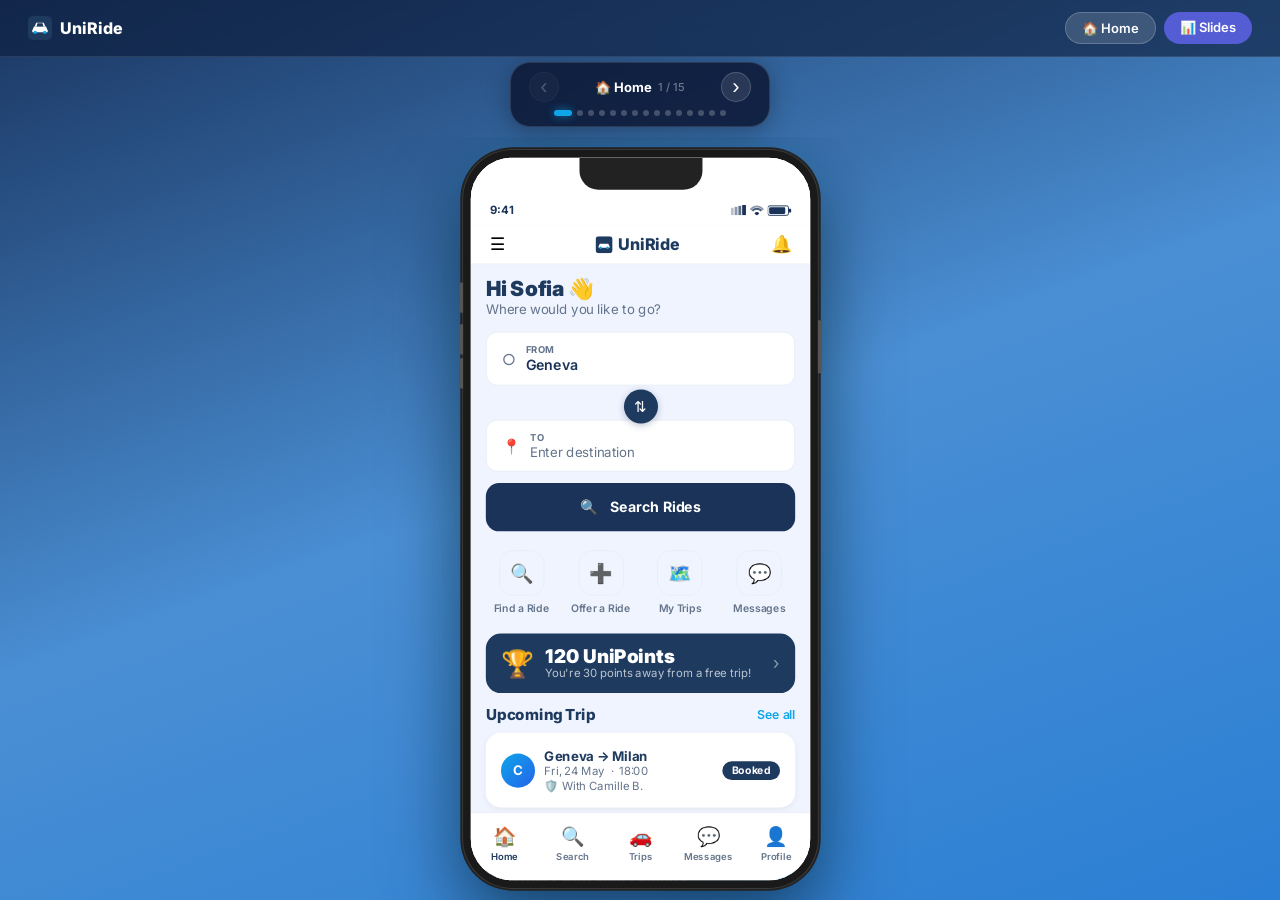
==== commit d7c393af: "Add Welcome, Sign Up, Complete Profile screens (12-14)" ====
--- a/web/app.html
+++ b/web/app.html
@@ -1685,6 +1685,161 @@
           </div>
         </div>
 
+        <!-- ===== SCREEN 12: WELCOME / SPLASH ===== -->
+        <div class="screen" id="screen-12" style="background:linear-gradient(160deg,#0f2040 0%,#1E3A5F 50%,#0a5fa8 100%);">
+          <div class="scroll-area" style="display:flex;flex-direction:column;align-items:center;justify-content:center;height:100%;padding:28px 24px;text-align:center;position:relative;overflow:hidden;">
+            <div style="position:absolute;inset:0;background:radial-gradient(ellipse at 30% 40%,rgba(14,165,233,0.18),transparent 55%),radial-gradient(ellipse at 70% 70%,rgba(99,102,241,0.12),transparent 55%);pointer-events:none;"></div>
+            <!-- Logo -->
+            <div style="width:80px;height:80px;background:rgba(255,255,255,0.1);border:1.5px solid rgba(255,255,255,0.22);border-radius:22px;display:flex;align-items:center;justify-content:center;margin-bottom:18px;box-shadow:0 8px 32px rgba(14,165,233,0.35);">
+              <svg width="48" height="48" viewBox="0 0 100 100" fill="none">
+                <path d="M16 60 L24 40 L76 40 L84 60 L84 70 L16 70Z" fill="white"/>
+                <path d="M26 40 L32 24 L68 24 L74 40" fill="white"/>
+                <circle cx="28" cy="70" r="8" fill="#0EA5E9"/>
+                <circle cx="72" cy="70" r="8" fill="#0EA5E9"/>
+                <path d="M33 40 L37 26 L63 26 L67 40Z" fill="#1E3A5F"/>
+              </svg>
+            </div>
+            <div style="font-size:34px;font-weight:900;color:white;letter-spacing:-1px;margin-bottom:6px;">UniRide</div>
+            <div style="font-size:13px;color:rgba(255,255,255,0.65);line-height:1.6;margin-bottom:32px;max-width:240px;">Travel together. Share seats.<br>Save more. Build connections.</div>
+            <!-- CTA Buttons -->
+            <button onclick="goScreen(13)" style="width:100%;max-width:280px;padding:14px;background:#0EA5E9;color:white;font-size:15px;font-weight:700;border:none;border-radius:14px;cursor:pointer;margin-bottom:10px;box-shadow:0 4px 18px rgba(14,165,233,0.45);letter-spacing:0.2px;">Get Started</button>
+            <button onclick="goScreen(0)" style="width:100%;max-width:280px;padding:14px;background:rgba(255,255,255,0.1);color:white;font-size:15px;font-weight:600;border:1px solid rgba(255,255,255,0.25);border-radius:14px;cursor:pointer;">Log In</button>
+            <!-- Bottom badges -->
+            <div style="position:absolute;bottom:20px;left:0;right:0;display:flex;justify-content:center;gap:12px;padding:0 20px;">
+              <span style="font-size:9px;color:rgba(255,255,255,0.3);font-weight:600;text-transform:uppercase;letter-spacing:0.5px;">🔒 Secured by Academic Network</span>
+              <span style="font-size:9px;color:rgba(255,255,255,0.3);">·</span>
+              <span style="font-size:9px;color:rgba(255,255,255,0.3);font-weight:600;text-transform:uppercase;letter-spacing:0.5px;">Institutional Trust</span>
+            </div>
+          </div>
+        </div>
+
+        <!-- ===== SCREEN 13: CREATE ACCOUNT ===== -->
+        <div class="screen" id="screen-13">
+          <div class="scroll-area" style="padding:20px 18px 28px;">
+            <!-- Header -->
+            <div style="display:flex;align-items:center;gap:8px;margin-bottom:20px;">
+              <svg width="26" height="26" viewBox="0 0 100 100" fill="none"><rect width="100" height="100" rx="16" fill="#1E3A5F"/><path d="M18 60 L25 44 L75 44 L82 60 L82 68 L18 68Z" fill="white"/><circle cx="30" cy="68" r="7" fill="#0EA5E9"/><circle cx="70" cy="68" r="7" fill="#0EA5E9"/></svg>
+              <span style="font-size:16px;font-weight:800;color:#1E3A5F;">UniRide</span>
+            </div>
+            <div style="font-size:21px;font-weight:900;color:#0F172A;margin-bottom:5px;">Create your account</div>
+            <div style="font-size:12px;color:#64748B;margin-bottom:22px;line-height:1.5;">Let's verify you're a student to keep the community safe.</div>
+            <!-- Email -->
+            <div style="margin-bottom:12px;">
+              <label style="font-size:11px;font-weight:700;color:#64748B;text-transform:uppercase;letter-spacing:0.4px;display:block;margin-bottom:5px;">University Email</label>
+              <div style="display:flex;align-items:center;gap:8px;background:#F8FBFF;border:1.5px solid #E2EAF4;border-radius:12px;padding:11px 14px;">
+                <span style="font-size:14px;">✉️</span>
+                <span style="font-size:13px;color:#94A3B8;">name@university.edu</span>
+              </div>
+            </div>
+            <!-- Password -->
+            <div style="margin-bottom:16px;">
+              <label style="font-size:11px;font-weight:700;color:#64748B;text-transform:uppercase;letter-spacing:0.4px;display:block;margin-bottom:5px;">Password</label>
+              <div style="display:flex;align-items:center;justify-content:space-between;background:#F8FBFF;border:1.5px solid #E2EAF4;border-radius:12px;padding:11px 14px;">
+                <div style="display:flex;align-items:center;gap:8px;">
+                  <span style="font-size:14px;">🔒</span>
+                  <span style="font-size:13px;color:#94A3B8;">Min. 8 characters</span>
+                </div>
+                <span style="font-size:11px;color:#0EA5E9;font-weight:600;">Show</span>
+              </div>
+            </div>
+            <!-- Divider -->
+            <div style="height:1px;background:#E2EAF4;margin:16px 0;"></div>
+            <!-- Verify as student -->
+            <div style="display:flex;align-items:center;justify-content:space-between;margin-bottom:12px;">
+              <div>
+                <div style="font-size:13px;font-weight:700;color:#0F172A;">Verify as a student</div>
+                <div style="font-size:11px;color:#64748B;">Keeps the community trusted</div>
+              </div>
+              <span style="background:#0EA5E9;color:white;font-size:9px;font-weight:700;padding:3px 8px;border-radius:20px;text-transform:uppercase;">Required</span>
+            </div>
+            <!-- Upload area -->
+            <div style="border:1.5px dashed #CBD5E1;border-radius:12px;padding:16px;text-align:center;background:#F8FBFF;margin-bottom:20px;cursor:pointer;">
+              <div style="font-size:24px;margin-bottom:6px;">🪪</div>
+              <div style="font-size:12px;font-weight:600;color:#1E3A5F;margin-bottom:3px;">Upload student ID or campus card</div>
+              <div style="font-size:10px;color:#94A3B8;">JPG, PNG or PDF · max 5MB</div>
+              <div style="margin-top:10px;display:inline-flex;gap:8px;">
+                <span style="background:#E0F2FE;color:#0EA5E9;font-size:11px;font-weight:600;padding:5px 12px;border-radius:8px;">📁 Select</span>
+                <span style="background:#E0F2FE;color:#0EA5E9;font-size:11px;font-weight:600;padding:5px 12px;border-radius:8px;">📷 Camera</span>
+              </div>
+            </div>
+            <!-- Create Account btn -->
+            <button onclick="goScreen(14)" style="width:100%;padding:14px;background:linear-gradient(135deg,#0EA5E9,#2563EB);color:white;font-size:14px;font-weight:700;border:none;border-radius:13px;cursor:pointer;box-shadow:0 4px 16px rgba(14,165,233,0.4);margin-bottom:12px;">Create Account →</button>
+            <div style="text-align:center;font-size:12px;color:#64748B;">Already have an account? <span onclick="goScreen(0)" style="color:#0EA5E9;font-weight:700;cursor:pointer;">Log in</span></div>
+          </div>
+        </div>
+
+        <!-- ===== SCREEN 14: COMPLETE PROFILE ===== -->
+        <div class="screen" id="screen-14">
+          <div class="scroll-area" style="padding:20px 18px 28px;">
+            <!-- Header -->
+            <div style="margin-bottom:20px;">
+              <div style="display:flex;align-items:center;gap:6px;margin-bottom:4px;">
+                <div style="width:20px;height:20px;background:#E0F2FE;border-radius:50%;display:flex;align-items:center;justify-content:center;font-size:10px;">✓</div>
+                <span style="font-size:10px;color:#0EA5E9;font-weight:700;">Account created</span>
+              </div>
+              <div style="font-size:21px;font-weight:900;color:#0F172A;margin-bottom:3px;">Complete Profile</div>
+              <div style="font-size:12px;color:#64748B;">Tell us about yourself — this helps us match you with the right rides.</div>
+            </div>
+            <!-- Full name -->
+            <div style="margin-bottom:12px;">
+              <label style="font-size:11px;font-weight:700;color:#64748B;text-transform:uppercase;letter-spacing:0.4px;display:block;margin-bottom:5px;">Full Name</label>
+              <div style="background:#F8FBFF;border:1.5px solid #E2EAF4;border-radius:12px;padding:11px 14px;display:flex;align-items:center;gap:8px;">
+                <span>👤</span><span style="font-size:13px;color:#94A3B8;">As it appears on your ID</span>
+              </div>
+            </div>
+            <!-- University -->
+            <div style="margin-bottom:12px;">
+              <label style="font-size:11px;font-weight:700;color:#64748B;text-transform:uppercase;letter-spacing:0.4px;display:block;margin-bottom:5px;">University</label>
+              <div style="background:#F8FBFF;border:1.5px solid #E2EAF4;border-radius:12px;padding:11px 14px;display:flex;align-items:center;justify-content:space-between;">
+                <div style="display:flex;align-items:center;gap:8px;"><span>🏫</span><span style="font-size:13px;color:#94A3B8;">Select institution</span></div>
+                <span style="color:#94A3B8;font-size:12px;">▾</span>
+              </div>
+            </div>
+            <!-- Location -->
+            <div style="margin-bottom:16px;">
+              <label style="font-size:11px;font-weight:700;color:#64748B;text-transform:uppercase;letter-spacing:0.4px;display:block;margin-bottom:5px;">Location</label>
+              <div style="background:#F8FBFF;border:1.5px solid #E2EAF4;border-radius:12px;padding:11px 14px;display:flex;align-items:center;gap:8px;">
+                <span>📍</span><span style="font-size:13px;color:#94A3B8;">Your current city</span>
+              </div>
+            </div>
+            <!-- Divider -->
+            <div style="height:1px;background:#E2EAF4;margin:4px 0 14px;"></div>
+            <!-- Budget range -->
+            <div style="margin-bottom:14px;">
+              <div style="display:flex;justify-content:space-between;align-items:center;margin-bottom:8px;">
+                <label style="font-size:11px;font-weight:700;color:#64748B;text-transform:uppercase;letter-spacing:0.4px;">Budget Range</label>
+                <span style="font-size:12px;font-weight:700;color:#1E3A5F;">CHF 5 – 40</span>
+              </div>
+              <div style="position:relative;height:6px;background:#E2EAF4;border-radius:3px;margin:0 4px 8px;">
+                <div style="position:absolute;left:8%;right:20%;height:100%;background:linear-gradient(90deg,#0EA5E9,#2563EB);border-radius:3px;"></div>
+                <div style="position:absolute;left:8%;top:50%;transform:translate(-50%,-50%);width:16px;height:16px;background:white;border:2.5px solid #0EA5E9;border-radius:50%;box-shadow:0 2px 6px rgba(14,165,233,0.4);"></div>
+                <div style="position:absolute;left:80%;top:50%;transform:translate(-50%,-50%);width:16px;height:16px;background:white;border:2.5px solid #0EA5E9;border-radius:50%;box-shadow:0 2px 6px rgba(14,165,233,0.4);"></div>
+              </div>
+              <div style="display:flex;justify-content:space-between;font-size:10px;color:#94A3B8;padding:0 4px;"><span>CHF 0</span><span>CHF 50+</span></div>
+            </div>
+            <!-- Seating preference -->
+            <div style="margin-bottom:20px;">
+              <label style="font-size:11px;font-weight:700;color:#64748B;text-transform:uppercase;letter-spacing:0.4px;display:block;margin-bottom:8px;">Seating Preference</label>
+              <div style="display:flex;gap:8px;">
+                <div style="flex:1;background:#E0F2FE;border:2px solid #0EA5E9;border-radius:10px;padding:10px 6px;text-align:center;cursor:pointer;">
+                  <div style="font-size:18px;margin-bottom:3px;">💺</div>
+                  <div style="font-size:11px;font-weight:700;color:#0EA5E9;">Single</div>
+                </div>
+                <div style="flex:1;background:#F8FBFF;border:1.5px solid #E2EAF4;border-radius:10px;padding:10px 6px;text-align:center;cursor:pointer;">
+                  <div style="font-size:18px;margin-bottom:3px;">👥</div>
+                  <div style="font-size:11px;font-weight:700;color:#64748B;">Double</div>
+                </div>
+                <div style="flex:1;background:#F8FBFF;border:1.5px solid #E2EAF4;border-radius:10px;padding:10px 6px;text-align:center;cursor:pointer;">
+                  <div style="font-size:18px;margin-bottom:3px;">🚐</div>
+                  <div style="font-size:11px;font-weight:700;color:#64748B;">Large</div>
+                </div>
+              </div>
+            </div>
+            <!-- Save & Continue -->
+            <button onclick="goScreen(0)" style="width:100%;padding:14px;background:linear-gradient(135deg,#0EA5E9,#2563EB);color:white;font-size:14px;font-weight:700;border:none;border-radius:13px;cursor:pointer;box-shadow:0 4px 16px rgba(14,165,233,0.4);">Save &amp; Continue →</button>
+          </div>
+        </div>
+
       </div><!-- /phone-inner -->
     </div><!-- /phone-outer -->
     </div><!-- /phone-scale-wrap -->
@@ -1729,7 +1884,7 @@
     const screens = document.querySelectorAll('.screen');
     let currentScreen = 0;
 
-    const screenNames = ['🏠 Home','🔍 Search','🚗 Trip','⭐ Rewards','🏆 Driver','🎁 Redeem','📋 Survey','➕ Offer','💬 Chat','🗺️ Live','⭐ Review','👤 Profile'];
+    const screenNames = ['🏠 Home','🔍 Search','🚗 Trip','⭐ Rewards','🏆 Driver','🎁 Redeem','📋 Survey','➕ Offer','💬 Chat','🗺️ Live','⭐ Review','👤 Profile','👋 Welcome','📝 Sign Up','✅ Profile Setup'];
     const TOTAL = screens.length;
 
     // Build dots
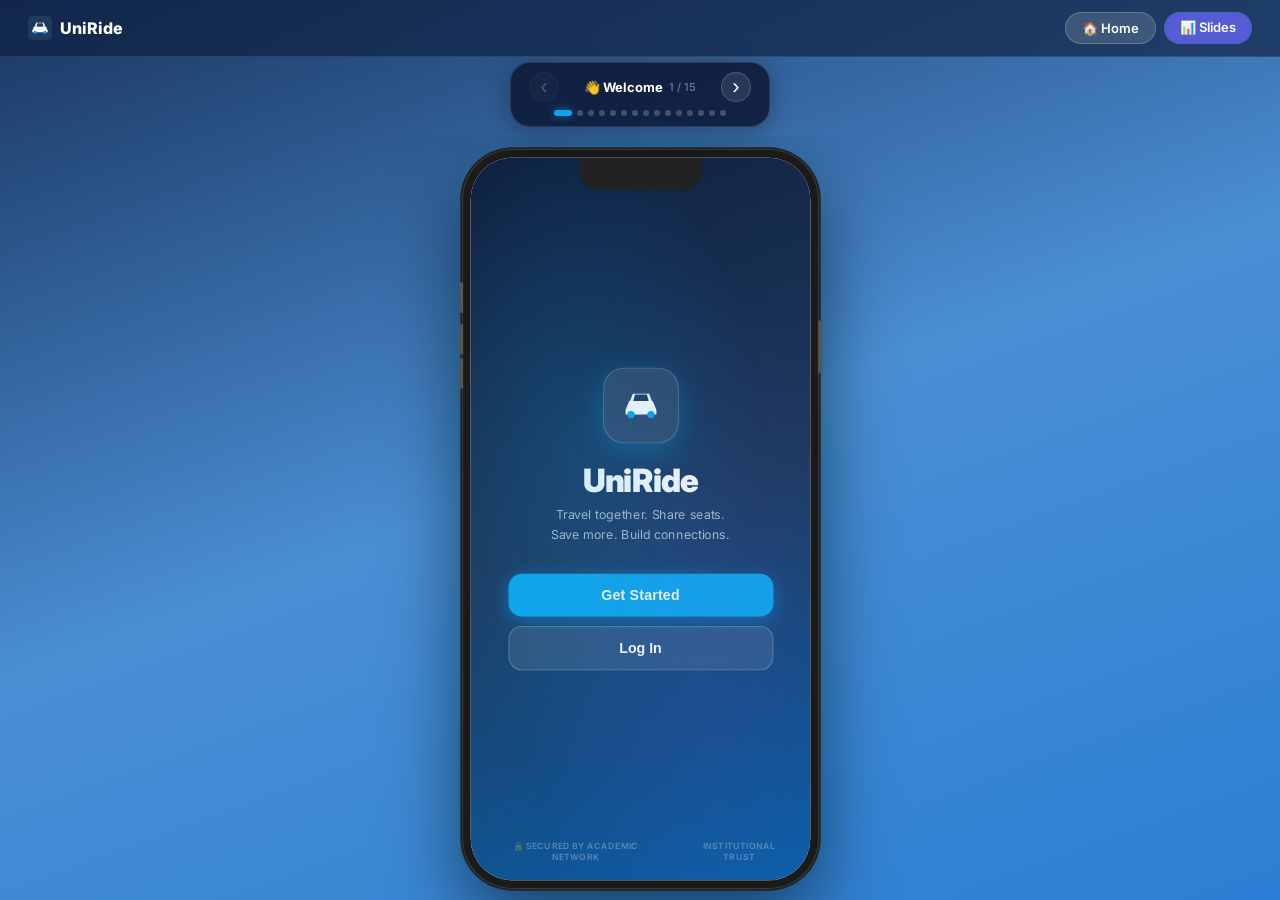
==== commit a53dd899: "Move login/onboarding screens to beginning (screens 0-2)" ====
--- a/web/app.html
+++ b/web/app.html
@@ -653,7 +653,7 @@
         <!-- ============================== -->
         <!-- SCREEN 0: HOME (SOFIA)         -->
         <!-- ============================== -->
-        <div class="screen active" id="screen-0">
+        <div class="screen" id="screen-0">
           <!-- Status bar -->
           <div class="status-bar">
             <span class="time">9:41</span>
@@ -695,17 +695,17 @@
                 </div>
               </div>
 
-              <button class="btn-primary" style="margin:12px 0;" onclick="goScreen(1)">
+              <button class="btn-primary" style="margin:12px 0;" onclick="goScreen(4)">
                 🔍 &nbsp; Search Rides
               </button>
 
               <!-- Quick actions -->
               <div class="quick-grid">
-                <div class="quick-item" onclick="goScreen(1)">
+                <div class="quick-item" onclick="goScreen(4)">
                   <div class="quick-icon">🔍</div>
                   <span class="quick-label">Find a Ride</span>
                 </div>
-                <div class="quick-item" onclick="goScreen(7)">
+                <div class="quick-item" onclick="goScreen(10)">
                   <div class="quick-icon">➕</div>
                   <span class="quick-label">Offer a Ride</span>
                 </div>
@@ -720,7 +720,7 @@
               </div>
 
               <!-- UniPoints banner -->
-              <div class="pts-banner" onclick="goScreen(3)">
+              <div class="pts-banner" onclick="goScreen(6)">
                 <span class="pts-icon">🏆</span>
                 <div>
                   <div class="pts-num">120 UniPoints</div>
@@ -734,7 +734,7 @@
                 <span class="sec-title" style="margin:0;">Upcoming Trip</span>
                 <span class="see-all">See all</span>
               </div>
-              <div class="card" style="cursor:pointer;" onclick="goScreen(2)">
+              <div class="card" style="cursor:pointer;" onclick="goScreen(5)">
                 <div class="trip-mini">
                   <div class="avatar avatar-sm">C</div>
                   <div class="trip-mini-info">
@@ -759,7 +759,7 @@
           <!-- Bottom nav -->
           <div class="bottom-nav">
             <div class="bnav-item active"><span class="bnav-icon">🏠</span>Home</div>
-            <div class="bnav-item" onclick="goScreen(1)"><span class="bnav-icon">🔍</span>Search</div>
+            <div class="bnav-item" onclick="goScreen(4)"><span class="bnav-icon">🔍</span>Search</div>
             <div class="bnav-item"><span class="bnav-icon">🚗</span>Trips</div>
             <div class="bnav-item"><span class="bnav-icon">💬</span>Messages</div>
             <div class="bnav-item"><span class="bnav-icon">👤</span>Profile</div>
@@ -779,7 +779,7 @@
             </div>
           </div>
           <div class="app-header">
-            <span class="back-btn" onclick="goScreen(0)">←</span>
+            <span class="back-btn" onclick="goScreen(3)">←</span>
             <div>
               <div style="font-size:16px;font-weight:800;color:var(--navy);">12 rides found</div>
               <div style="font-size:12px;color:var(--muted);">Fri, 24 May</div>
@@ -794,7 +794,7 @@
             </div>
             <div class="s-content" style="padding-top:4px;">
               <!-- Ride 1 -->
-              <div class="ride-card" onclick="goScreen(2)">
+              <div class="ride-card" onclick="goScreen(5)">
                 <div class="ride-top">
                   <div class="avatar avatar-sm">C</div>
                   <div>
@@ -897,9 +897,9 @@
               </div>
             </div>
           </div>
-          <div class="fab" onclick="goScreen(7)">+</div>
+          <div class="fab" onclick="goScreen(10)">+</div>
           <div class="bottom-nav">
-            <div class="bnav-item" onclick="goScreen(0)"><span class="bnav-icon">🏠</span>Home</div>
+            <div class="bnav-item" onclick="goScreen(3)"><span class="bnav-icon">🏠</span>Home</div>
             <div class="bnav-item active"><span class="bnav-icon">🔍</span>Search</div>
             <div class="bnav-item"><span class="bnav-icon">🚗</span>Trips</div>
             <div class="bnav-item"><span class="bnav-icon">💬</span>Messages</div>
@@ -919,7 +919,7 @@
             </div>
           </div>
           <div class="app-header">
-            <span class="back-btn" onclick="goScreen(1)">←</span>
+            <span class="back-btn" onclick="goScreen(4)">←</span>
             <span></span>
             <div class="right-icons">
               <span>⬆</span><span>♡</span>
@@ -1004,7 +1004,7 @@
             </div>
           </div>
           <div class="bottom-nav">
-            <div class="bnav-item" onclick="goScreen(0)"><span class="bnav-icon">🏠</span>Home</div>
+            <div class="bnav-item" onclick="goScreen(3)"><span class="bnav-icon">🏠</span>Home</div>
             <div class="bnav-item"><span class="bnav-icon">🔍</span>Search</div>
             <div class="bnav-item active"><span class="bnav-icon">🚗</span>Trips</div>
             <div class="bnav-item"><span class="bnav-icon">💬</span>Messages</div>
@@ -1105,8 +1105,8 @@
             </div>
           </div>
           <div class="bottom-nav">
-            <div class="bnav-item" onclick="goScreen(0)"><span class="bnav-icon">🏠</span>HOME</div>
-            <div class="bnav-item" onclick="goScreen(1)"><span class="bnav-icon">🔍</span>SEARCH</div>
+            <div class="bnav-item" onclick="goScreen(3)"><span class="bnav-icon">🏠</span>HOME</div>
+            <div class="bnav-item" onclick="goScreen(4)"><span class="bnav-icon">🔍</span>SEARCH</div>
             <div class="bnav-item"><span class="bnav-icon">🚗</span>TRIPS</div>
             <div class="bnav-item active" style="color:var(--sky);"><span class="bnav-icon">⭐</span>REWARDS</div>
             <div class="bnav-item"><span class="bnav-icon">👤</span>PROFILE</div>
@@ -1155,7 +1155,7 @@
                   </div>
                 </div>
                 <div style="font-size:13px;color:var(--muted);margin-bottom:16px;">10 points per ride. <strong style="color:var(--navy);">20 points</strong> until next reward!</div>
-                <button class="btn-primary" onclick="goScreen(5)">View Rewards</button>
+                <button class="btn-primary" onclick="goScreen(8)">View Rewards</button>
               </div>
 
               <!-- Gold tier badge -->
@@ -1338,7 +1338,7 @@
             </div>
           </div>
           <div class="bottom-nav">
-            <div class="bnav-item" onclick="goScreen(4)"><span class="bnav-icon">📊</span>Dashboard</div>
+            <div class="bnav-item" onclick="goScreen(7)"><span class="bnav-icon">📊</span>Dashboard</div>
             <div class="bnav-item"><span class="bnav-icon">📈</span>Activity</div>
             <div class="bnav-item"><span class="bnav-icon">⭐</span>Rewards</div>
             <div class="bnav-item"><span class="bnav-icon">👤</span>Profile</div>
@@ -1357,7 +1357,7 @@
             </div>
           </div>
           <div class="app-header">
-            <span class="back-btn" onclick="goScreen(0)">←</span>
+            <span class="back-btn" onclick="goScreen(3)">←</span>
             <span class="brand">Offer a Ride</span>
             <span></span>
           </div>
@@ -1455,7 +1455,7 @@
             </div>
           </div>
           <div class="bottom-nav">
-            <div class="bnav-item" onclick="goScreen(0)"><span class="bnav-icon">🏠</span>Home</div>
+            <div class="bnav-item" onclick="goScreen(3)"><span class="bnav-icon">🏠</span>Home</div>
             <div class="bnav-item"><span class="bnav-icon">🔍</span>Search</div>
             <div class="bnav-item active"><span class="bnav-icon">🚗</span>Trips</div>
             <div class="bnav-item"><span class="bnav-icon">💬</span>Messages</div>
@@ -1469,7 +1469,7 @@
         <div class="screen" id="screen-8">
           <div class="status-bar"><span class="time">9:41</span><div class="status-icons"><svg width="16" height="11" fill="currentColor"><rect x="0" y="3" width="3" height="8" opacity=".3"/><rect x="4" y="2" width="3" height="9" opacity=".5"/><rect x="8" y="1" width="3" height="10" opacity=".7"/><rect x="12" y="0" width="4" height="11"/></svg><svg width="25" height="12" fill="currentColor"><rect x="0" y="1" width="22" height="10" rx="2" stroke="currentColor" stroke-width="1" fill="none"/><rect x="22" y="4" width="3" height="4" rx="1"/><rect x="1.5" y="2.5" width="18" height="7" rx="1.2"/></svg></div></div>
           <div class="app-header" style="padding-bottom:10px;">
-            <span class="back-btn" onclick="goScreen(2)">←</span>
+            <span class="back-btn" onclick="goScreen(5)">←</span>
             <div style="flex:1;text-align:center;">
               <div style="font-size:15px;font-weight:800;color:var(--navy);">Camille B.</div>
               <div style="font-size:12px;color:var(--green);font-weight:600;">● Online</div>
@@ -1568,7 +1568,7 @@
               <div style="display:flex;gap:12px;justify-content:center;font-size:24px;">
                 <span style="cursor:pointer;" title="Great!">😊</span>
                 <span style="cursor:pointer;" title="Okay">😐</span>
-                <span style="cursor:pointer;" title="Issues" onclick="goScreen(10)">😟</span>
+                <span style="cursor:pointer;" title="Issues" onclick="goScreen(13)">😟</span>
               </div>
             </div>
           </div>
@@ -1580,7 +1580,7 @@
         <div class="screen" id="screen-10">
           <div class="status-bar"><span class="time">9:41</span><div class="status-icons"><svg width="16" height="11" fill="currentColor"><rect x="0" y="3" width="3" height="8" opacity=".3"/><rect x="4" y="2" width="3" height="9" opacity=".5"/><rect x="8" y="1" width="3" height="10" opacity=".7"/><rect x="12" y="0" width="4" height="11"/></svg><svg width="25" height="12" fill="currentColor"><rect x="0" y="1" width="22" height="10" rx="2" stroke="currentColor" stroke-width="1" fill="none"/><rect x="22" y="4" width="3" height="4" rx="1"/><rect x="1.5" y="2.5" width="18" height="7" rx="1.2"/></svg></div></div>
           <div class="app-header">
-            <span class="back-btn" onclick="goScreen(9)">←</span>
+            <span class="back-btn" onclick="goScreen(12)">←</span>
             <div><div style="font-size:15px;font-weight:800;color:var(--navy);">Trip completed</div><div style="font-size:12px;color:var(--muted);">Fri, 24 May · Geneva → Milan</div></div>
             <span></span>
           </div>
@@ -1653,7 +1653,7 @@
                 <div style="display:flex;align-items:center;gap:12px;padding:14px 16px;border-bottom:1px solid var(--border);cursor:pointer;">
                   <span style="font-size:18px;">🚗</span><span style="font-size:14px;font-weight:600;color:var(--text);flex:1;">My Trip History</span><span style="color:var(--muted);">›</span>
                 </div>
-                <div style="display:flex;align-items:center;gap:12px;padding:14px 16px;border-bottom:1px solid var(--border);cursor:pointer;" onclick="goScreen(3)">
+                <div style="display:flex;align-items:center;gap:12px;padding:14px 16px;border-bottom:1px solid var(--border);cursor:pointer;" onclick="goScreen(6)">
                   <span style="font-size:18px;">🏆</span><span style="font-size:14px;font-weight:600;color:var(--text);flex:1;">UniPoints &amp; Rewards</span><span style="color:var(--muted);">›</span>
                 </div>
                 <div style="display:flex;align-items:center;gap:12px;padding:14px 16px;border-bottom:1px solid var(--border);cursor:pointer;">
@@ -1677,8 +1677,8 @@
             </div>
           </div>
           <div class="bottom-nav">
-            <div class="bnav-item" onclick="goScreen(0)"><span class="bnav-icon">🏠</span>Home</div>
-            <div class="bnav-item" onclick="goScreen(1)"><span class="bnav-icon">🔍</span>Search</div>
+            <div class="bnav-item" onclick="goScreen(3)"><span class="bnav-icon">🏠</span>Home</div>
+            <div class="bnav-item" onclick="goScreen(4)"><span class="bnav-icon">🔍</span>Search</div>
             <div class="bnav-item"><span class="bnav-icon">🚗</span>Trips</div>
             <div class="bnav-item"><span class="bnav-icon">💬</span>Messages</div>
             <div class="bnav-item active"><span class="bnav-icon">👤</span>Profile</div>
@@ -1686,7 +1686,7 @@
         </div>
 
         <!-- ===== SCREEN 12: WELCOME / SPLASH ===== -->
-        <div class="screen" id="screen-12" style="background:linear-gradient(160deg,#0f2040 0%,#1E3A5F 50%,#0a5fa8 100%);">
+        <div class="screen active" id="screen-12" style="background:linear-gradient(160deg,#0f2040 0%,#1E3A5F 50%,#0a5fa8 100%);">  
           <div class="scroll-area" style="display:flex;flex-direction:column;align-items:center;justify-content:center;height:100%;padding:28px 24px;text-align:center;position:relative;overflow:hidden;">
             <div style="position:absolute;inset:0;background:radial-gradient(ellipse at 30% 40%,rgba(14,165,233,0.18),transparent 55%),radial-gradient(ellipse at 70% 70%,rgba(99,102,241,0.12),transparent 55%);pointer-events:none;"></div>
             <!-- Logo -->
@@ -1702,8 +1702,8 @@
             <div style="font-size:34px;font-weight:900;color:white;letter-spacing:-1px;margin-bottom:6px;">UniRide</div>
             <div style="font-size:13px;color:rgba(255,255,255,0.65);line-height:1.6;margin-bottom:32px;max-width:240px;">Travel together. Share seats.<br>Save more. Build connections.</div>
             <!-- CTA Buttons -->
-            <button onclick="goScreen(13)" style="width:100%;max-width:280px;padding:14px;background:#0EA5E9;color:white;font-size:15px;font-weight:700;border:none;border-radius:14px;cursor:pointer;margin-bottom:10px;box-shadow:0 4px 18px rgba(14,165,233,0.45);letter-spacing:0.2px;">Get Started</button>
-            <button onclick="goScreen(0)" style="width:100%;max-width:280px;padding:14px;background:rgba(255,255,255,0.1);color:white;font-size:15px;font-weight:600;border:1px solid rgba(255,255,255,0.25);border-radius:14px;cursor:pointer;">Log In</button>
+            <button onclick="goScreen(1)" style="width:100%;max-width:280px;padding:14px;background:#0EA5E9;color:white;font-size:15px;font-weight:700;border:none;border-radius:14px;cursor:pointer;margin-bottom:10px;box-shadow:0 4px 18px rgba(14,165,233,0.45);letter-spacing:0.2px;">Get Started</button>
+            <button onclick="goScreen(3)" style="width:100%;max-width:280px;padding:14px;background:rgba(255,255,255,0.1);color:white;font-size:15px;font-weight:600;border:1px solid rgba(255,255,255,0.25);border-radius:14px;cursor:pointer;">Log In</button>
             <!-- Bottom badges -->
             <div style="position:absolute;bottom:20px;left:0;right:0;display:flex;justify-content:center;gap:12px;padding:0 20px;">
               <span style="font-size:9px;color:rgba(255,255,255,0.3);font-weight:600;text-transform:uppercase;letter-spacing:0.5px;">🔒 Secured by Academic Network</span>
@@ -1763,7 +1763,7 @@
               </div>
             </div>
             <!-- Create Account btn -->
-            <button onclick="goScreen(14)" style="width:100%;padding:14px;background:linear-gradient(135deg,#0EA5E9,#2563EB);color:white;font-size:14px;font-weight:700;border:none;border-radius:13px;cursor:pointer;box-shadow:0 4px 16px rgba(14,165,233,0.4);margin-bottom:12px;">Create Account →</button>
+            <button onclick="goScreen(2)" style="width:100%;padding:14px;background:linear-gradient(135deg,#0EA5E9,#2563EB);color:white;font-size:14px;font-weight:700;border:none;border-radius:13px;cursor:pointer;box-shadow:0 4px 16px rgba(14,165,233,0.4);margin-bottom:12px;">Create Account →</button>
             <div style="text-align:center;font-size:12px;color:#64748B;">Already have an account? <span onclick="goScreen(0)" style="color:#0EA5E9;font-weight:700;cursor:pointer;">Log in</span></div>
           </div>
         </div>
@@ -1836,7 +1836,7 @@
               </div>
             </div>
             <!-- Save & Continue -->
-            <button onclick="goScreen(0)" style="width:100%;padding:14px;background:linear-gradient(135deg,#0EA5E9,#2563EB);color:white;font-size:14px;font-weight:700;border:none;border-radius:13px;cursor:pointer;box-shadow:0 4px 16px rgba(14,165,233,0.4);">Save &amp; Continue →</button>
+            <button onclick="goScreen(3)" style="width:100%;padding:14px;background:linear-gradient(135deg,#0EA5E9,#2563EB);color:white;font-size:14px;font-weight:700;border:none;border-radius:13px;cursor:pointer;box-shadow:0 4px 16px rgba(14,165,233,0.4);">Save &amp; Continue →</button>
           </div>
         </div>
 
@@ -1877,14 +1877,16 @@
     }
     function submitReview() {
       alert('Review submitted! +5 UniPoints earned 🎉');
-      goScreen(0);
+      goScreen(3);
     }
 
     // ============== SCREEN NAVIGATION ==============
-    const screens = document.querySelectorAll('.screen');
+    const allScreens = Array.from(document.querySelectorAll('.screen'));
+    // Put Welcome(12), Sign Up(13), Profile Setup(14) first, then app screens 0-11
+    const screens = [...allScreens.slice(12), ...allScreens.slice(0, 12)];
     let currentScreen = 0;
 
-    const screenNames = ['🏠 Home','🔍 Search','🚗 Trip','⭐ Rewards','🏆 Driver','🎁 Redeem','📋 Survey','➕ Offer','💬 Chat','🗺️ Live','⭐ Review','👤 Profile','👋 Welcome','📝 Sign Up','✅ Profile Setup'];
+    const screenNames = ['👋 Welcome','📝 Sign Up','✅ Profile Setup','🏠 Home','🔍 Search','🚗 Trip','⭐ Rewards','🏆 Driver','🎁 Redeem','📋 Survey','➕ Offer','💬 Chat','🗺️ Live','⭐ Review','👤 Profile'];
     const TOTAL = screens.length;
 
     // Build dots
@@ -1913,8 +1915,8 @@
       currentScreen = idx;
       updateNav();
       // Trigger animations on enter
-      if (idx === 3) animatePassengerRing();
-      if (idx === 4) animateDriverDashboard();
+      if (idx === 6) animatePassengerRing();
+      if (idx === 7) animateDriverDashboard();
     }
 
     function prevScreen() { if (currentScreen > 0) goScreen(currentScreen - 1); }
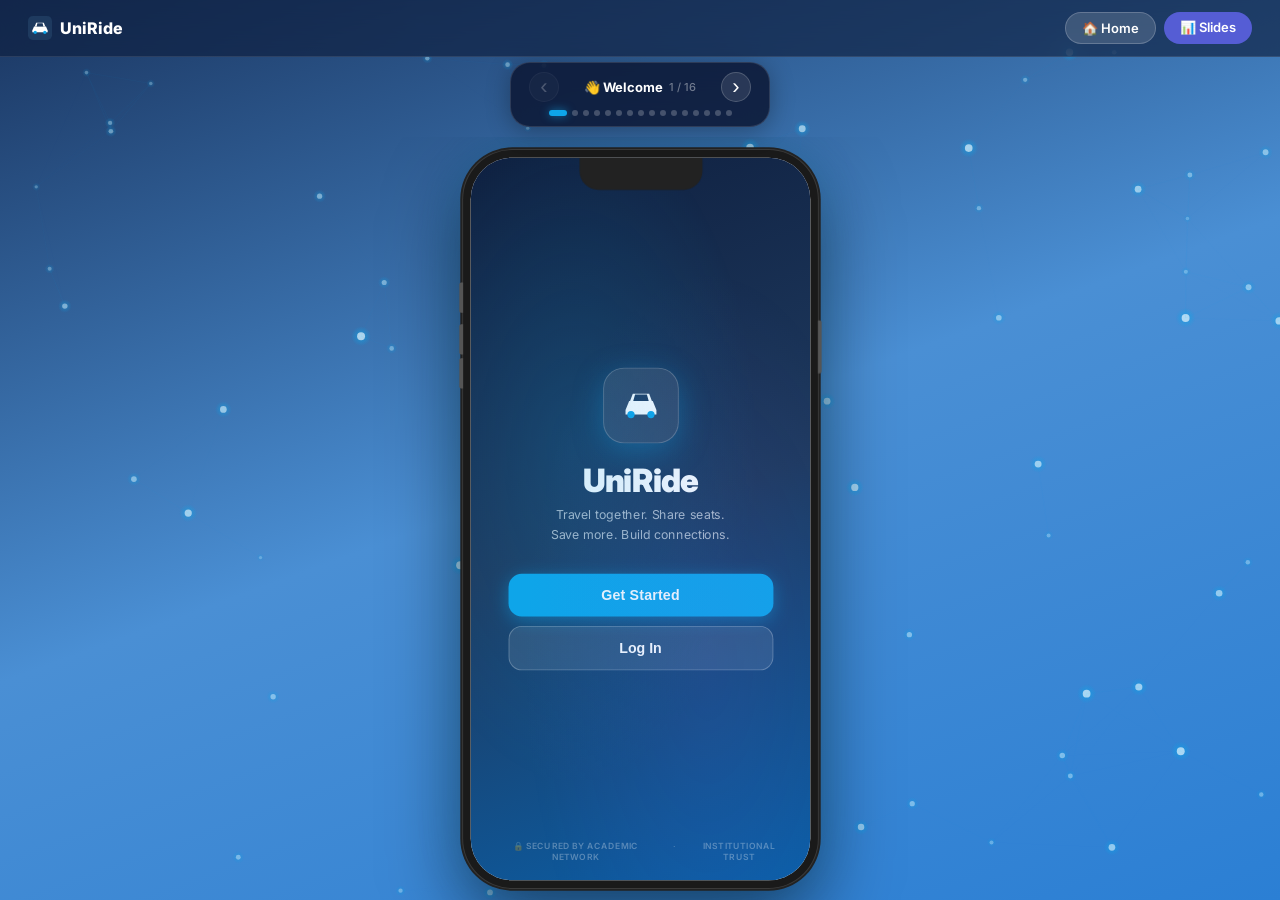
==== commit a9c9b1f7: "Major update: split files, 3D background, enhanced Profile Setup, Passenger Questionnaire, fix Redee" ====
--- a/web/app.html
+++ b/web/app.html
@@ -6,6 +6,7 @@
   <title>UniRide — App Preview</title>
   <link rel="preconnect" href="https://fonts.googleapis.com">
   <link href="https://fonts.googleapis.com/css2?family=Inter:wght@300;400;500;600;700;800;900&display=swap" rel="stylesheet">
+  <link rel="stylesheet" href="app.css">
   <style>
     *, *::before, *::after { box-sizing: border-box; margin: 0; padding: 0; }
     :root {
@@ -611,6 +612,9 @@
 </head>
 <body>
 
+  <!-- 3D INTERACTIVE BACKGROUND CANVAS -->
+  <canvas id="bgCanvas" style="position:fixed;top:0;left:0;width:100%;height:100%;pointer-events:none;z-index:1;"></canvas>
+
   <!-- TOP NAV -->
   <nav class="topnav">
     <a href="index.html" class="nav-logo">
@@ -1233,76 +1237,122 @@
             </div>
           </div>
           <div class="app-header">
-            <span class="menu-icon">☰</span>
-            <span class="brand">Redeem Points</span>
-            <div class="avatar avatar-sm" style="background:linear-gradient(135deg,#0EA5E9,#2563EB);">J</div>
+            <span class="brand">
+              <svg width="18" height="18" viewBox="0 0 100 100" fill="none"><rect width="100" height="100" rx="20" fill="#1E3A5F"/><path d="M18 60 L25 44 L75 44 L82 60 L82 68 L18 68 Z" fill="white"/><circle cx="30" cy="68" r="7" fill="#0EA5E9"/><circle cx="70" cy="68" r="7" fill="#0EA5E9"/></svg>
+              UniRide
+            </span>
+            <span class="notif">🔔</span>
           </div>
           <div class="scroll-area">
             <div class="s-content" style="padding-top:12px;">
               <!-- Balance card -->
-              <div class="balance-card">
-                <div class="balance-label">YOUR BALANCE</div>
-                <div class="balance-pts">480 Points</div>
-                <div class="balance-tier">⭐ Gold Tier Partner</div>
-              </div>
-
-              <!-- Fuel Vouchers -->
-              <div style="display:flex;justify-content:space-between;align-items:center;margin-bottom:10px;">
-                <span class="sec-title" style="margin:0;">Fuel Vouchers</span>
-                <span style="font-size:16px;">⛽</span>
-              </div>
-              <div style="display:grid;grid-template-columns:1fr 1fr;gap:10px;margin-bottom:16px;">
-                <div class="voucher-card" style="cursor:pointer;">
-                  <div class="voucher-img">⛽</div>
-                  <div class="voucher-body">
-                    <div style="font-size:10px;color:var(--muted);font-weight:600;text-transform:uppercase;">Migrol</div>
-                    <div class="voucher-price">CHF 20 Voucher</div>
-                    <div class="voucher-pts">🏆 200 pts &nbsp;›</div>
-                  </div>
-                </div>
-                <div class="voucher-card" style="cursor:pointer;">
-                  <div class="voucher-img">🏪</div>
-                  <div class="voucher-body">
-                    <div style="font-size:10px;color:var(--muted);font-weight:600;text-transform:uppercase;">Coop Pronto</div>
-                    <div class="voucher-price">CHF 50 Voucher</div>
-                    <div class="voucher-pts">🏆 450 pts &nbsp;›</div>
-                  </div>
-                </div>
-              </div>
-
-              <!-- Cash Back -->
-              <div style="display:flex;justify-content:space-between;align-items:center;margin-bottom:10px;">
-                <span class="sec-title" style="margin:0;">Cash Back</span>
-                <span style="font-size:12px;color:var(--green);font-weight:700;">🌱 Ideal for EV</span>
-              </div>
-              <div class="cashback-row">
-                <span class="cashback-icon">💳</span>
-                <div style="flex:1;">
-                  <div class="cashback-title">CHF 10 Cash to Account</div>
-                  <div class="cashback-sub">Direct bank transfer</div>
-                </div>
-                <span class="cashback-btn">100 pts</span>
-              </div>
-              <div class="cashback-row">
-                <span class="cashback-icon">💳</span>
-                <div style="flex:1;">
-                  <div class="cashback-title">CHF 25 Cash to Account</div>
-                  <div class="cashback-sub">Direct bank transfer</div>
-                </div>
-                <span class="cashback-btn">240 pts</span>
-              </div>
-
-              <div class="info-box" style="margin-top:8px;">
+              <div style="background:var(--navy);border-radius:16px;padding:20px;margin-bottom:16px;position:relative;overflow:hidden;">
+                <div style="position:absolute;right:-20px;top:-20px;width:100px;height:100px;border-radius:50%;background:rgba(255,255,255,0.05);"></div>
+                <div style="font-size:10px;font-weight:700;color:rgba(255,255,255,0.6);text-transform:uppercase;letter-spacing:0.5px;margin-bottom:6px;">AVAILABLE BALANCE</div>
+                <div style="font-size:36px;font-weight:900;color:white;line-height:1.1;"><span>240</span> <span style="font-size:22px;font-weight:700;">Points</span></div>
+                <div style="font-size:13px;color:rgba(255,255,255,0.65);margin-top:6px;">Redeem your points for ride discounts and exclusive perks.</div>
+              </div>
+
+              <!-- Ride Discounts -->
+              <div class="sec-title" style="margin-bottom:12px;">Ride Discounts</div>
+
+              <!-- 5% -->
+              <div style="background:white;border-radius:14px;border:1px solid var(--border);padding:14px 16px;margin-bottom:10px;">
+                <div style="display:flex;align-items:center;justify-content:space-between;margin-bottom:6px;">
+                  <div style="display:flex;align-items:center;gap:10px;">
+                    <div style="width:36px;height:36px;border-radius:10px;background:var(--appbg);display:flex;align-items:center;justify-content:center;font-size:18px;">%</div>
+                    <div>
+                      <div style="font-size:14px;font-weight:800;color:var(--navy);">5% Off Ride</div>
+                      <div style="font-size:12px;color:var(--muted);">Valid for your next trip within the campus perimeter.</div>
+                    </div>
+                  </div>
+                  <div style="background:var(--appbg);padding:4px 10px;border-radius:20px;font-size:11px;font-weight:700;color:var(--navy);flex-shrink:0;margin-left:8px;">50 pts</div>
+                </div>
+                <button class="btn-primary" style="padding:12px;">Redeem</button>
+              </div>
+
+              <!-- 10% -->
+              <div style="background:white;border-radius:14px;border:1px solid var(--border);padding:14px 16px;margin-bottom:10px;">
+                <div style="display:flex;align-items:center;justify-content:space-between;margin-bottom:6px;">
+                  <div style="display:flex;align-items:center;gap:10px;">
+                    <div style="width:36px;height:36px;border-radius:10px;background:var(--appbg);display:flex;align-items:center;justify-content:center;font-size:18px;">🎫</div>
+                    <div>
+                      <div style="font-size:14px;font-weight:800;color:var(--navy);">10% Off Ride</div>
+                      <div style="font-size:12px;color:var(--muted);">A significant boost for your inter-city travel journeys.</div>
+                    </div>
+                  </div>
+                  <div style="background:var(--appbg);padding:4px 10px;border-radius:20px;font-size:11px;font-weight:700;color:var(--navy);flex-shrink:0;margin-left:8px;">100 pts</div>
+                </div>
+                <button class="btn-primary" style="padding:12px;">Redeem</button>
+              </div>
+
+              <!-- 20% -->
+              <div style="background:white;border-radius:14px;border:1px solid var(--border);padding:14px 16px;margin-bottom:10px;">
+                <div style="display:flex;align-items:center;justify-content:space-between;margin-bottom:6px;">
+                  <div style="display:flex;align-items:center;gap:10px;">
+                    <div style="width:36px;height:36px;border-radius:10px;background:var(--appbg);display:flex;align-items:center;justify-content:center;font-size:18px;">🎫</div>
+                    <div>
+                      <div style="font-size:14px;font-weight:800;color:var(--navy);">20% Off Ride</div>
+                      <div style="font-size:12px;color:var(--muted);">Premium savings for those long weekend airport runs.</div>
+                    </div>
+                  </div>
+                  <div style="background:var(--appbg);padding:4px 10px;border-radius:20px;font-size:11px;font-weight:700;color:var(--navy);flex-shrink:0;margin-left:8px;">200 pts</div>
+                </div>
+                <button class="btn-primary" style="padding:12px;">Redeem</button>
+              </div>
+
+              <!-- 50% locked -->
+              <div style="background:var(--appbg);border-radius:14px;border:1.5px dashed var(--border);padding:14px 16px;margin-bottom:12px;opacity:0.8;">
+                <div style="display:flex;align-items:center;justify-content:space-between;margin-bottom:6px;">
+                  <div style="display:flex;align-items:center;gap:10px;">
+                    <div style="width:36px;height:36px;border-radius:10px;background:var(--border);display:flex;align-items:center;justify-content:center;font-size:18px;">🔒</div>
+                    <div>
+                      <div style="font-size:14px;font-weight:800;color:var(--navy);">50% Off Ride 🔒</div>
+                      <div style="font-size:12px;color:var(--muted);">Exclusive half-price reward for our most loyal UniRiders.</div>
+                    </div>
+                  </div>
+                  <div style="background:var(--border);padding:4px 10px;border-radius:20px;font-size:11px;font-weight:700;color:var(--muted);flex-shrink:0;margin-left:8px;">500 pts</div>
+                </div>
+                <button style="width:100%;padding:12px;background:var(--lsky);color:var(--sky);border:none;border-radius:12px;font-size:14px;font-weight:700;font-family:'Inter',sans-serif;cursor:not-allowed;">Insufficient Points</button>
+              </div>
+
+              <!-- Info note -->
+              <div class="info-box" style="margin-bottom:16px;">
                 <span class="info-box-icon">ℹ️</span>
-                <span class="info-box-text">Vouchers valid at participating Swiss gas stations.</span>
+                <span class="info-box-text">Redeem up to 500 pts at a time</span>
+              </div>
+
+              <!-- Recent Earnings -->
+              <div class="sec-title" style="margin-bottom:10px;">Recent Earnings</div>
+              <div style="background:white;border-radius:14px;border:1px solid var(--border);overflow:hidden;margin-bottom:80px;">
+                <div style="display:flex;align-items:center;gap:12px;padding:14px 16px;border-bottom:1px solid var(--border);">
+                  <div style="width:38px;height:38px;border-radius:50%;background:linear-gradient(135deg,var(--green),#0ea56a);display:flex;align-items:center;justify-content:center;font-size:16px;">🚗</div>
+                  <div style="flex:1;">
+                    <div style="font-size:13px;font-weight:700;color:var(--navy);">Campus to Downtown</div>
+                    <div style="font-size:11px;color:var(--muted);">Yesterday 4:20 PM</div>
+                  </div>
+                  <div style="font-size:14px;font-weight:900;color:var(--green);">+15 pts</div>
+                </div>
+                <div style="display:flex;align-items:center;gap:12px;padding:14px 16px;border-bottom:1px solid var(--border);">
+                  <div style="width:38px;height:38px;border-radius:50%;background:linear-gradient(135deg,var(--sky),var(--blue));display:flex;align-items:center;justify-content:center;font-size:16px;">👍</div>
+                  <div style="flex:1;">
+                    <div style="font-size:13px;font-weight:700;color:var(--navy);">Daily Login Bonus</div>
+                    <div style="font-size:11px;color:var(--muted);">Today 8:00 AM</div>
+                  </div>
+                  <div style="font-size:14px;font-weight:900;color:var(--green);">+5 pts</div>
+                </div>
+                <div style="text-align:center;padding:12px;cursor:pointer;">
+                  <span style="font-size:13px;font-weight:600;color:var(--sky);">View All History</span>
+                </div>
               </div>
             </div>
           </div>
           <div class="bottom-nav">
-            <div class="bnav-item"><span class="bnav-icon">📊</span>Dashboard</div>
-            <div class="bnav-item"><span class="bnav-icon">📈</span>Activity</div>
-            <div class="bnav-item active" style="color:var(--sky);"><span class="bnav-icon">🎁</span>Rewards</div>
-            <div class="bnav-item"><span class="bnav-icon">👤</span>Profile</div>
+            <div class="bnav-item" onclick="goScreen(3)"><span class="bnav-icon">🏠</span>HOME</div>
+            <div class="bnav-item" onclick="goScreen(4)"><span class="bnav-icon">🔍</span>SEARCH</div>
+            <div class="bnav-item"><span class="bnav-icon">🚗</span>TRIPS</div>
+            <div class="bnav-item active" style="color:var(--sky);"><span class="bnav-icon">⭐</span>REWARDS</div>
+            <div class="bnav-item" onclick="goScreen(14)"><span class="bnav-icon">👤</span>PROFILE</div>
           </div>
         </div>
 
@@ -1659,7 +1709,7 @@
                 <div style="display:flex;align-items:center;gap:12px;padding:14px 16px;border-bottom:1px solid var(--border);cursor:pointer;">
                   <span style="font-size:18px;">🔒</span><span style="font-size:14px;font-weight:600;color:var(--text);flex:1;">Privacy &amp; Safety</span><span style="color:var(--muted);">›</span>
                 </div>
-                <div style="display:flex;align-items:center;gap:12px;padding:14px 16px;border-bottom:1px solid var(--border);cursor:pointer;">
+                <div style="display:flex;align-items:center;gap:12px;padding:14px 16px;border-bottom:1px solid var(--border);cursor:pointer;" onclick="goScreen(15)">
                   <span style="font-size:18px;">📋</span><span style="font-size:14px;font-weight:600;color:var(--text);flex:1;">Preferences Survey</span><span style="background:var(--sky);color:white;font-size:10px;font-weight:700;padding:2px 8px;border-radius:20px;">NEW</span>
                 </div>
                 <div style="display:flex;align-items:center;gap:12px;padding:14px 16px;cursor:pointer;">
@@ -1770,44 +1820,115 @@
 
         <!-- ===== SCREEN 14: COMPLETE PROFILE ===== -->
         <div class="screen" id="screen-14">
-          <div class="scroll-area" style="padding:20px 18px 28px;">
+          <div class="scroll-area">
+            <div style="padding:20px 18px 100px;">
             <!-- Header -->
-            <div style="margin-bottom:20px;">
-              <div style="display:flex;align-items:center;gap:6px;margin-bottom:4px;">
+            <div style="margin-bottom:14px;">
+              <div style="display:flex;align-items:center;gap:6px;margin-bottom:5px;">
                 <div style="width:20px;height:20px;background:#E0F2FE;border-radius:50%;display:flex;align-items:center;justify-content:center;font-size:10px;">✓</div>
                 <span style="font-size:10px;color:#0EA5E9;font-weight:700;">Account created</span>
               </div>
               <div style="font-size:21px;font-weight:900;color:#0F172A;margin-bottom:3px;">Complete Profile</div>
-              <div style="font-size:12px;color:#64748B;">Tell us about yourself — this helps us match you with the right rides.</div>
-            </div>
-            <!-- Full name -->
-            <div style="margin-bottom:12px;">
-              <label style="font-size:11px;font-weight:700;color:#64748B;text-transform:uppercase;letter-spacing:0.4px;display:block;margin-bottom:5px;">Full Name</label>
-              <div style="background:#F8FBFF;border:1.5px solid #E2EAF4;border-radius:12px;padding:11px 14px;display:flex;align-items:center;gap:8px;">
-                <span>👤</span><span style="font-size:13px;color:#94A3B8;">As it appears on your ID</span>
-              </div>
-            </div>
+              <div style="font-size:12px;color:#64748B;">Tell us about yourself — this helps match you with the right rides.</div>
+            </div>
+
+            <!-- Profile photo -->
+            <div style="display:flex;justify-content:center;margin-bottom:18px;">
+              <div style="position:relative;width:82px;height:82px;">
+                <div style="width:82px;height:82px;border-radius:50%;background:linear-gradient(135deg,#1E3A5F,#0EA5E9);display:flex;align-items:center;justify-content:center;font-size:34px;border:3px solid #E0F2FE;cursor:pointer;">😊</div>
+                <div style="position:absolute;bottom:2px;right:2px;width:26px;height:26px;background:#0EA5E9;border-radius:50%;border:2px solid white;display:flex;align-items:center;justify-content:center;font-size:12px;cursor:pointer;">📷</div>
+              </div>
+            </div>
+            <!-- Full Name + Age row -->
+            <div style="display:flex;gap:8px;margin-bottom:12px;">
+              <div style="flex:2;">
+                <label style="font-size:11px;font-weight:700;color:#64748B;text-transform:uppercase;letter-spacing:0.4px;display:block;margin-bottom:5px;">Full Name</label>
+                <div style="background:#F8FBFF;border:1.5px solid #E2EAF4;border-radius:12px;padding:11px 14px;display:flex;align-items:center;gap:8px;">
+                  <span>👤</span><span style="font-size:13px;color:#0F172A;font-weight:600;">Sofia Lessi</span>
+                </div>
+              </div>
+              <div style="flex:1;">
+                <label style="font-size:11px;font-weight:700;color:#64748B;text-transform:uppercase;letter-spacing:0.4px;display:block;margin-bottom:5px;">Age</label>
+                <div style="background:#F8FBFF;border:1.5px solid #E2EAF4;border-radius:12px;padding:11px 14px;display:flex;align-items:center;justify-content:center;">
+                  <span style="font-size:15px;font-weight:700;color:#0F172A;">20</span>
+                </div>
+              </div>
+            </div>
+
             <!-- University -->
             <div style="margin-bottom:12px;">
               <label style="font-size:11px;font-weight:700;color:#64748B;text-transform:uppercase;letter-spacing:0.4px;display:block;margin-bottom:5px;">University</label>
               <div style="background:#F8FBFF;border:1.5px solid #E2EAF4;border-radius:12px;padding:11px 14px;display:flex;align-items:center;justify-content:space-between;">
-                <div style="display:flex;align-items:center;gap:8px;"><span>🏫</span><span style="font-size:13px;color:#94A3B8;">Select institution</span></div>
+                <div style="display:flex;align-items:center;gap:8px;"><span>🏫</span><span style="font-size:13px;color:#0F172A;font-weight:600;">Univ. of Geneva (UNIGE)</span></div>
                 <span style="color:#94A3B8;font-size:12px;">▾</span>
               </div>
             </div>
+
             <!-- Location -->
-            <div style="margin-bottom:16px;">
+            <div style="margin-bottom:14px;">
               <label style="font-size:11px;font-weight:700;color:#64748B;text-transform:uppercase;letter-spacing:0.4px;display:block;margin-bottom:5px;">Location</label>
               <div style="background:#F8FBFF;border:1.5px solid #E2EAF4;border-radius:12px;padding:11px 14px;display:flex;align-items:center;gap:8px;">
-                <span>📍</span><span style="font-size:13px;color:#94A3B8;">Your current city</span>
-              </div>
-            </div>
-            <!-- Divider -->
+                <span>📍</span><span style="font-size:13px;color:#0F172A;font-weight:600;">Geneva, Switzerland</span>
+              </div>
+            </div>
+
             <div style="height:1px;background:#E2EAF4;margin:4px 0 14px;"></div>
+
+            <!-- Luggage Space -->
+            <div style="margin-bottom:14px;">
+              <label style="font-size:11px;font-weight:700;color:#64748B;text-transform:uppercase;letter-spacing:0.4px;display:block;margin-bottom:8px;">🧳 Luggage Space Needed</label>
+              <div style="display:flex;gap:8px;">
+                <div onclick="selectChip(this,'luggage')" class="pref-chip" style="flex:1;background:#F8FBFF;border:1.5px solid #E2EAF4;border-radius:10px;padding:10px 6px;text-align:center;cursor:pointer;">
+                  <div style="font-size:18px;margin-bottom:3px;">👜</div>
+                  <div style="font-size:11px;font-weight:700;color:#64748B;">Small</div>
+                </div>
+                <div onclick="selectChip(this,'luggage')" class="pref-chip selected" style="flex:1;background:#E0F2FE;border:2px solid #0EA5E9;border-radius:10px;padding:10px 6px;text-align:center;cursor:pointer;">
+                  <div style="font-size:18px;margin-bottom:3px;">🎒</div>
+                  <div style="font-size:11px;font-weight:700;color:#0EA5E9;">Medium</div>
+                </div>
+                <div onclick="selectChip(this,'luggage')" class="pref-chip" style="flex:1;background:#F8FBFF;border:1.5px solid #E2EAF4;border-radius:10px;padding:10px 6px;text-align:center;cursor:pointer;">
+                  <div style="font-size:18px;margin-bottom:3px;">🧳</div>
+                  <div style="font-size:11px;font-weight:700;color:#64748B;">Large</div>
+                </div>
+              </div>
+            </div>
+
+            <!-- I Prefer -->
+            <div style="margin-bottom:14px;">
+              <label style="font-size:11px;font-weight:700;color:#64748B;text-transform:uppercase;letter-spacing:0.4px;display:block;margin-bottom:8px;">🎵 I Prefer…</label>
+              <div style="display:flex;gap:8px;flex-wrap:wrap;">
+                <div onclick="this.classList.toggle('chip-sel');toggleChipStyle(this)" style="padding:8px 13px;border-radius:20px;border:1.5px solid #E2EAF4;background:white;font-size:12px;font-weight:600;color:#64748B;cursor:pointer;">🤫 Quiet rides</div>
+                <div onclick="this.classList.toggle('chip-sel');toggleChipStyle(this)" style="padding:8px 13px;border-radius:20px;border:2px solid #0EA5E9;background:#E0F2FE;font-size:12px;font-weight:600;color:#0EA5E9;cursor:pointer;">💬 Social rides</div>
+                <div onclick="this.classList.toggle('chip-sel');toggleChipStyle(this)" style="padding:8px 13px;border-radius:20px;border:1.5px solid #E2EAF4;background:white;font-size:12px;font-weight:600;color:#64748B;cursor:pointer;">🎶 Music OK</div>
+              </div>
+            </div>
+
+            <!-- Purpose of Trip -->
+            <div style="margin-bottom:14px;">
+              <label style="font-size:11px;font-weight:700;color:#64748B;text-transform:uppercase;letter-spacing:0.4px;display:block;margin-bottom:8px;">🗺️ Purpose of Trip</label>
+              <div style="display:flex;gap:7px;flex-wrap:wrap;">
+                <div onclick="this.classList.toggle('chip-sel');toggleChipStyle(this)" style="padding:8px 13px;border-radius:20px;border:2px solid #0EA5E9;background:#E0F2FE;font-size:12px;font-weight:600;color:#0EA5E9;cursor:pointer;">🏙️ Commute</div>
+                <div onclick="this.classList.toggle('chip-sel');toggleChipStyle(this)" style="padding:8px 13px;border-radius:20px;border:1.5px solid #E2EAF4;background:white;font-size:12px;font-weight:600;color:#64748B;cursor:pointer;">🏖️ Leisure</div>
+                <div onclick="this.classList.toggle('chip-sel');toggleChipStyle(this)" style="padding:8px 13px;border-radius:20px;border:2px solid #0EA5E9;background:#E0F2FE;font-size:12px;font-weight:600;color:#0EA5E9;cursor:pointer;">👨‍👩‍👧 Family visit</div>
+                <div onclick="this.classList.toggle('chip-sel');toggleChipStyle(this)" style="padding:8px 13px;border-radius:20px;border:1.5px solid #E2EAF4;background:white;font-size:12px;font-weight:600;color:#64748B;cursor:pointer;">📚 Study trip</div>
+              </div>
+            </div>
+
+            <!-- Personality -->
+            <div style="margin-bottom:16px;">
+              <label style="font-size:11px;font-weight:700;color:#64748B;text-transform:uppercase;letter-spacing:0.4px;display:block;margin-bottom:8px;">✨ Personality</label>
+              <div style="display:flex;gap:7px;flex-wrap:wrap;">
+                <div onclick="this.classList.toggle('chip-sel');toggleChipStyle(this)" style="padding:8px 13px;border-radius:20px;border:2px solid #0EA5E9;background:#E0F2FE;font-size:12px;font-weight:600;color:#0EA5E9;cursor:pointer;">🔍 Curious</div>
+                <div onclick="this.classList.toggle('chip-sel');toggleChipStyle(this)" style="padding:8px 13px;border-radius:20px;border:1.5px solid #E2EAF4;background:white;font-size:12px;font-weight:600;color:#64748B;cursor:pointer;">💰 Budget-conscious</div>
+                <div onclick="this.classList.toggle('chip-sel');toggleChipStyle(this)" style="padding:8px 13px;border-radius:20px;border:2px solid #0EA5E9;background:#E0F2FE;font-size:12px;font-weight:600;color:#0EA5E9;cursor:pointer;">😊 Social</div>
+                <div onclick="this.classList.toggle('chip-sel');toggleChipStyle(this)" style="padding:8px 13px;border-radius:20px;border:1.5px solid #E2EAF4;background:white;font-size:12px;font-weight:600;color:#64748B;cursor:pointer;">🌍 Independent</div>
+              </div>
+            </div>
+
             <!-- Budget range -->
-            <div style="margin-bottom:14px;">
+            <div style="margin-bottom:20px;">
               <div style="display:flex;justify-content:space-between;align-items:center;margin-bottom:8px;">
-                <label style="font-size:11px;font-weight:700;color:#64748B;text-transform:uppercase;letter-spacing:0.4px;">Budget Range</label>
+                <label style="font-size:11px;font-weight:700;color:#64748B;text-transform:uppercase;letter-spacing:0.4px;">💰 Budget Range</label>
                 <span style="font-size:12px;font-weight:700;color:#1E3A5F;">CHF 5 – 40</span>
               </div>
               <div style="position:relative;height:6px;background:#E2EAF4;border-radius:3px;margin:0 4px 8px;">
@@ -1817,26 +1938,50 @@
               </div>
               <div style="display:flex;justify-content:space-between;font-size:10px;color:#94A3B8;padding:0 4px;"><span>CHF 0</span><span>CHF 50+</span></div>
             </div>
-            <!-- Seating preference -->
-            <div style="margin-bottom:20px;">
-              <label style="font-size:11px;font-weight:700;color:#64748B;text-transform:uppercase;letter-spacing:0.4px;display:block;margin-bottom:8px;">Seating Preference</label>
-              <div style="display:flex;gap:8px;">
-                <div style="flex:1;background:#E0F2FE;border:2px solid #0EA5E9;border-radius:10px;padding:10px 6px;text-align:center;cursor:pointer;">
-                  <div style="font-size:18px;margin-bottom:3px;">💺</div>
-                  <div style="font-size:11px;font-weight:700;color:#0EA5E9;">Single</div>
-                </div>
-                <div style="flex:1;background:#F8FBFF;border:1.5px solid #E2EAF4;border-radius:10px;padding:10px 6px;text-align:center;cursor:pointer;">
-                  <div style="font-size:18px;margin-bottom:3px;">👥</div>
-                  <div style="font-size:11px;font-weight:700;color:#64748B;">Double</div>
-                </div>
-                <div style="flex:1;background:#F8FBFF;border:1.5px solid #E2EAF4;border-radius:10px;padding:10px 6px;text-align:center;cursor:pointer;">
-                  <div style="font-size:18px;margin-bottom:3px;">🚐</div>
-                  <div style="font-size:11px;font-weight:700;color:#64748B;">Large</div>
-                </div>
-              </div>
-            </div>
+
             <!-- Save & Continue -->
             <button onclick="goScreen(3)" style="width:100%;padding:14px;background:linear-gradient(135deg,#0EA5E9,#2563EB);color:white;font-size:14px;font-weight:700;border:none;border-radius:13px;cursor:pointer;box-shadow:0 4px 16px rgba(14,165,233,0.4);">Save &amp; Continue →</button>
+            </div>
+          </div>
+        </div>
+
+        <!-- ===== SCREEN 15: PASSENGER QUESTIONNAIRE ===== -->
+        <div class="screen" id="screen-15">
+          <div class="status-bar">
+            <span class="time">9:41</span>
+            <div class="status-icons">
+              <svg width="16" height="11" fill="currentColor"><rect x="0" y="3" width="3" height="8" opacity=".3"/><rect x="4" y="2" width="3" height="9" opacity=".5"/><rect x="8" y="1" width="3" height="10" opacity=".7"/><rect x="12" y="0" width="4" height="11"/></svg>
+              <svg width="15" height="11" fill="currentColor"><path d="M7.5 2.5 C5 2.5 3 4 1.5 6 L0 4.5 C1.8 2.2 4.5 0.5 7.5 0.5 S13.2 2.2 15 4.5 L13.5 6 C12 4 10 2.5 7.5 2.5Z" opacity=".5"/><path d="M7.5 5 C6 5 4.5 5.8 3.5 7 L2 5.5 C3.3 4 5.3 3 7.5 3 S11.7 4 13 5.5 L11.5 7 C10.5 5.8 9 5 7.5 5Z" opacity=".8"/><path d="M7.5 7.5 C6.5 7.5 5.8 8 5 9 L7.5 11.5 L10 9 C9.2 8 8.5 7.5 7.5 7.5Z"/></svg>
+              <svg width="25" height="12" fill="currentColor"><rect x="0" y="1" width="22" height="10" rx="2" stroke="currentColor" stroke-width="1" fill="none"/><rect x="22" y="4" width="3" height="4" rx="1"/><rect x="1.5" y="2.5" width="16" height="7" rx="1.2"/></svg>
+            </div>
+          </div>
+          <div class="app-header">
+            <span class="back-btn" onclick="goScreen(14)">←</span>
+            <span class="brand">Passenger Questionnaire</span>
+            <span class="notif">🔔</span>
+          </div>
+          <div class="scroll-area">
+            <div class="s-content" style="padding-top:0;padding-left:0;padding-right:0;">
+              <!-- Banner -->
+              <div style="background:linear-gradient(135deg,#1E3A5F,#0a5fa8);padding:20px 16px 24px;margin-bottom:8px;">
+                <div style="font-size:20px;font-weight:900;color:white;margin-bottom:6px;">Help us tailor your ride.</div>
+                <div style="font-size:13px;color:rgba(255,255,255,0.75);">Your preferences help UniRide match you with the perfect commute.</div>
+              </div>
+              <div style="padding:0 16px 80px;">
+                <div id="passenger-questions"></div>
+                <div style="text-align:center;font-size:11px;color:var(--muted);margin:12px 0 16px;font-weight:600;letter-spacing:0.5px;">INSTITUTIONAL TRUST · SWISS MADE</div>
+                <button class="btn-primary" onclick="alert('Questionnaire submitted! Thank you, Sofia 🎉')">
+                  Submit Questionnaire ✓
+                </button>
+              </div>
+            </div>
+          </div>
+          <div class="bottom-nav">
+            <div class="bnav-item" onclick="goScreen(3)"><span class="bnav-icon">🏠</span>HOME</div>
+            <div class="bnav-item" onclick="goScreen(4)"><span class="bnav-icon">🔍</span>SEARCH</div>
+            <div class="bnav-item"><span class="bnav-icon">🚗</span>TRIPS</div>
+            <div class="bnav-item"><span class="bnav-icon">⭐</span>REWARDS</div>
+            <div class="bnav-item active" onclick="goScreen(14)"><span class="bnav-icon">👤</span>PROFILE</div>
           </div>
         </div>
 
@@ -1845,193 +1990,7 @@
     </div><!-- /phone-scale-wrap -->
   </div><!-- /phone-stage -->
 
-  <script>
-    // ============== RESPONSIVE PHONE SCALE ==============
-    function scalePhone() {
-      const selector = document.querySelector('.screen-nav');
-      const stage    = document.querySelector('.phone-stage');
-      const wrap     = document.getElementById('phoneScaleWrap');
-
-      // How far down the selector bar ends
-      const topBound = selector.getBoundingClientRect().bottom + 10;
-      stage.style.top = topBound + 'px';
-
-      const availH = window.innerHeight - topBound - 10; // 10px bottom air
-      const availW = window.innerWidth  - 32;            // 16px each side
-
-      const phoneH = 796; // 780 outer height + 8px top + 8px bottom padding
-      const phoneW = 391; // 375 outer width  + 8px left + 8px right padding
-
-      const scale = Math.min(1, availH / phoneH, availW / phoneW);
-      wrap.style.transform = `scale(${scale})`;
-    }
-    window.addEventListener('resize', scalePhone);
-    // Fire on load (fonts/layout settled) AND immediately as fallback
-    window.addEventListener('load', scalePhone);
-    setTimeout(scalePhone, 50);
-
-    // ============== RATING & REVIEW ==============
-    function rateTrip(val) {
-      const stars = document.querySelectorAll('#starRow span');
-      stars.forEach((s, i) => { s.style.color = i < val ? '#F59E0B' : '#D1D5DB'; });
-    }
-    function submitReview() {
-      alert('Review submitted! +5 UniPoints earned 🎉');
-      goScreen(3);
-    }
-
-    // ============== SCREEN NAVIGATION ==============
-    const allScreens = Array.from(document.querySelectorAll('.screen'));
-    // Put Welcome(12), Sign Up(13), Profile Setup(14) first, then app screens 0-11
-    const screens = [...allScreens.slice(12), ...allScreens.slice(0, 12)];
-    let currentScreen = 0;
-
-    const screenNames = ['👋 Welcome','📝 Sign Up','✅ Profile Setup','🏠 Home','🔍 Search','🚗 Trip','⭐ Rewards','🏆 Driver','🎁 Redeem','📋 Survey','➕ Offer','💬 Chat','🗺️ Live','⭐ Review','👤 Profile'];
-    const TOTAL = screens.length;
-
-    // Build dots
-    const dotsEl = document.getElementById('screenDots');
-    screenNames.forEach((_, i) => {
-      const d = document.createElement('button');
-      d.className = 'screen-dot' + (i === 0 ? ' active' : '');
-      d.onclick = () => goScreen(i);
-      dotsEl.appendChild(d);
-    });
-
-    function updateNav() {
-      document.getElementById('screenLabelName').textContent = screenNames[currentScreen];
-      document.getElementById('screenLabelNum').textContent = (currentScreen + 1) + ' / ' + TOTAL;
-      document.querySelectorAll('.screen-dot').forEach((d, i) => d.classList.toggle('active', i === currentScreen));
-      document.getElementById('prevBtn').disabled = currentScreen === 0;
-      document.getElementById('nextBtn').disabled = currentScreen === TOTAL - 1;
-    }
-
-    function goScreen(idx) {
-      if (idx === currentScreen) return;
-      screens[currentScreen].classList.add('exit');
-      setTimeout(() => screens[currentScreen].classList.remove('exit'), 350);
-      screens[currentScreen].classList.remove('active');
-      screens[idx].classList.add('active');
-      currentScreen = idx;
-      updateNav();
-      // Trigger animations on enter
-      if (idx === 6) animatePassengerRing();
-      if (idx === 7) animateDriverDashboard();
-    }
-
-    function prevScreen() { if (currentScreen > 0) goScreen(currentScreen - 1); }
-    function nextScreen() { if (currentScreen < TOTAL - 1) goScreen(currentScreen + 1); }
-
-    updateNav();
-
-    // ============== PASSENGER RING ==============
-    function animatePassengerRing() {
-      const ring = document.getElementById('ring-passenger');
-      const label = document.getElementById('pts-passenger');
-      const circumference = 408;
-      const target = 240;
-      const total = 500;
-      const offset = circumference - (target / total) * circumference;
-      // Animate circle
-      ring.style.strokeDashoffset = circumference;
-      setTimeout(() => { ring.style.strokeDashoffset = offset; }, 100);
-      // Count up number
-      let cur = 0;
-      const step = target / 60;
-      const timer = setInterval(() => {
-        cur = Math.min(cur + step, target);
-        label.textContent = Math.round(cur);
-        if (cur >= target) clearInterval(timer);
-      }, 20);
-    }
-
-    // ============== DRIVER DASHBOARD ==============
-    function animateDriverDashboard() {
-      // Ring
-      const ring = document.getElementById('ring-driver');
-      const label = document.getElementById('pts-driver');
-      const circ = 352;
-      const target = 480;
-      const offset = circ - (target / 500) * circ;
-      ring.style.strokeDashoffset = circ;
-      setTimeout(() => { ring.style.strokeDashoffset = offset; }, 100);
-      let cur = 0;
-      const t1 = setInterval(() => {
-        cur = Math.min(cur + 8, target);
-        label.textContent = Math.round(cur);
-        if (cur >= target) clearInterval(t1);
-      }, 20);
-      // Rides/month counter
-      const rm = document.getElementById('rides-month');
-      let r = 0;
-      const t2 = setInterval(() => {
-        r = Math.min(r + 1, 48);
-        rm.textContent = r;
-        if (r >= 48) clearInterval(t2);
-      }, 40);
-      // Completion %
-      const cp = document.getElementById('completion-pct');
-      let c = 0;
-      const t3 = setInterval(() => {
-        c = Math.min(c + 2, 98);
-        cp.textContent = c + '%';
-        if (c >= 98) clearInterval(t3);
-      }, 30);
-    }
-
-    // ============== SLIDER QUESTIONS ==============
-    const driverQuestions = [
-      "How important is filling your seats quickly and efficiently?",
-      "How important are in-app communication and live updates?",
-      "How important are tools for scheduling and organizing pickups?",
-      "How important is transparent pricing with no hidden fees?",
-      "How important is passenger punctuality and reliability?",
-      "How important is seeing verified student profiles before accepting?",
-      "How important is an intuitive, easy-to-navigate driver app?"
-    ];
-    const defaultVals = [3, 3, 3, 3, 3, 3, 3];
-
-    const sqEl = document.getElementById('slider-questions');
-    driverQuestions.forEach((q, i) => {
-      const wrap = document.createElement('div');
-      wrap.className = 'slider-row';
-      wrap.innerHTML = `
-        <div class="slider-q">${i+1}) ${q}</div>
-        <div class="slider-track">
-          <input type="range" min="1" max="5" step="0.5" value="${defaultVals[i]}"
-            style="--val: ${((defaultVals[i]-1)/4)*100}%"
-            oninput="updateSlider(this)">
-        </div>
-        <div class="slider-labels">
-          <span>1 NOT IMPORTANT</span>
-          <span>2</span>
-          <span>3</span>
-          <span>4</span>
-          <span>5 IMPORTANT</span>
-        </div>
-      `;
-      sqEl.appendChild(wrap);
-    });
-
-    function updateSlider(el) {
-      const pct = ((el.value - 1) / 4) * 100;
-      el.style.setProperty('--val', pct + '%');
-    }
-
-    // ============== PREF ITEMS TOGGLE ==============
-    document.querySelectorAll('.pref-item').forEach(item => {
-      item.addEventListener('click', () => item.classList.toggle('selected'));
-    });
-
-    // ============== KEYBOARD NAVIGATION ==============
-    document.addEventListener('keydown', e => {
-      if (e.key === 'ArrowRight' && currentScreen < screens.length - 1) {
-        goScreen(currentScreen + 1);
-      }
-      if (e.key === 'ArrowLeft' && currentScreen > 0) {
-        goScreen(currentScreen - 1);
-      }
-    });
-  </script>
+  <script src="app.js"></script>
+  <script src="bg-canvas.js"></script>
 </body>
-</html>
+</html>
--- a/web/app.css
+++ b/web/app.css
@@ -0,0 +1,600 @@
+    *, *::before, *::after { box-sizing: border-box; margin: 0; padding: 0; }
+    :root {
+      --navy:   #1E3A5F;
+      --navy2:  #1B3358;
+      --sky:    #0EA5E9;
+      --blue:   #2563EB;
+      --white:  #FFFFFF;
+      --bg:     #4A8FD4;
+      --appbg:  #F0F4FF;
+      --card:   #FFFFFF;
+      --border: #E8EDF5;
+      --text:   #1B3358;
+      --muted:  #64748B;
+      --green:  #10B981;
+      --orange: #F97316;
+      --red:    #EF4444;
+      --gold:   #F59E0B;
+      --lsky:   #E0F2FE;
+    }
+    html, body {
+      height: 100%; overflow: hidden;
+      font-family: 'Inter', sans-serif;
+    }
+
+    /* PAGE BG — locked to viewport, no page scroll */
+    body {
+      background: linear-gradient(160deg, #1a3560 0%, var(--bg) 50%, #2b7fd4 100%);
+      height: 100vh; overflow: hidden;
+      /* no flex needed here — phone-stage is fixed */
+    }
+
+    /* TOP NAV */
+    .topnav {
+      position: fixed; top: 0; left: 0; right: 0; z-index: 200;
+      display: flex; align-items: center; justify-content: space-between;
+      padding: 12px 28px;
+      background: rgba(15,32,64,0.65);
+      backdrop-filter: blur(12px);
+      border-bottom: 1px solid rgba(255,255,255,0.1);
+    }
+    .topnav .nav-logo { display:flex; align-items:center; gap:8px; color:white; font-weight:800; font-size:16px; text-decoration:none; }
+    .topnav .nav-links { display:flex; gap:8px; }
+    .nav-btn {
+      padding:7px 16px; border-radius:30px; font-size:13px; font-weight:600;
+      text-decoration:none; transition:all 0.2s; cursor:pointer;
+    }
+    .nav-btn.home { background:rgba(255,255,255,0.15); color:white; border:1px solid rgba(255,255,255,0.2); }
+    .nav-btn.pres { background:rgba(99,102,241,0.8); color:white; }
+    .nav-btn:hover { transform:translateY(-1px); filter:brightness(1.1); }
+
+    /* SCREEN NAVIGATOR */
+    .screen-nav {
+      position: fixed; top: 62px; left: 50%; transform: translateX(-50%);
+      z-index: 150;
+      display: flex; flex-direction: column; align-items: center; gap: 8px;
+      background: rgba(10,20,48,0.82);
+      backdrop-filter: blur(12px);
+      border-radius: 20px;
+      padding: 9px 18px 10px;
+      border: 1px solid rgba(255,255,255,0.12);
+      min-width: 260px;
+      max-width: min(92vw, 380px);
+      box-shadow: 0 4px 24px rgba(0,0,0,0.3);
+    }
+    .screen-nav-row {
+      display: flex; align-items: center; gap: 10px; width: 100%;
+    }
+    .nav-arrow {
+      background: rgba(255,255,255,0.1); border: 1px solid rgba(255,255,255,0.18);
+      color: white; font-size: 22px; font-weight: 300; line-height: 1;
+      border-radius: 50%; width: 30px; height: 30px; flex-shrink: 0;
+      cursor: pointer; display: flex; align-items: center; justify-content: center;
+      transition: all 0.2s;
+    }
+    .nav-arrow:hover:not(:disabled) { background: var(--sky); border-color: var(--sky); box-shadow: 0 0 10px rgba(14,165,233,0.5); }
+    .nav-arrow:disabled { opacity: 0.25; cursor: default; }
+    .screen-label {
+      flex: 1; display: flex; align-items: center; justify-content: center; gap: 6px;
+    }
+    .screen-label-name { font-size: 13px; font-weight: 700; color: white; white-space: nowrap; }
+    .screen-label-num { font-size: 11px; color: rgba(255,255,255,0.4); font-weight: 500; }
+    .screen-dots {
+      display: flex; gap: 5px; align-items: center; justify-content: center;
+    }
+    .screen-dot {
+      width: 6px; height: 6px; border-radius: 50%;
+      background: rgba(255,255,255,0.22); cursor: pointer;
+      transition: all 0.25s ease; border: none; padding: 0;
+    }
+    .screen-dot.active {
+      background: var(--sky); width: 18px; border-radius: 3px;
+      box-shadow: 0 0 8px rgba(14,165,233,0.6);
+    }
+    .screen-dot:hover:not(.active) { background: rgba(255,255,255,0.5); }
+
+    /* PHONE FRAME WRAPPER — fixed, fills viewport below the tab bar */
+    .phone-stage {
+      position: fixed;
+      left: 0; right: 0; bottom: 0;
+      /* top is set by JS after measuring the selector bar */
+      display: flex; align-items: center; justify-content: center;
+      overflow: hidden;
+      z-index: 100;
+    }
+
+    /* Phone scale wrapper — JS sets transform: scale() */
+    .phone-scale-wrap {
+      flex-shrink: 0;
+      transform-origin: center center;
+      transition: transform 0.15s ease;
+    }
+
+    .phone-outer {
+      width: 375px;
+      height: 780px;
+      background: #1a1a1a;
+      border-radius: 52px;
+      padding: 8px;
+      box-shadow:
+        0 0 0 1px #3a3a3a,
+        0 0 0 3px #222,
+        0 32px 80px rgba(0,0,0,0.55),
+        0 0 60px rgba(14,165,233,0.18);
+      position: relative;
+      flex-shrink: 0;
+    }
+
+    /* Side buttons */
+    .phone-outer::before {
+      content: '';
+      position: absolute; left: -4px; top: 140px;
+      width: 4px; height: 32px; background: #555; border-radius: 2px 0 0 2px;
+      box-shadow: 0 44px 0 #555, 0 80px 0 #555;
+    }
+    .phone-outer::after {
+      content: '';
+      position: absolute; right: -4px; top: 180px;
+      width: 4px; height: 56px; background: #555; border-radius: 0 2px 2px 0;
+    }
+
+    .phone-inner {
+      width: 100%; height: 100%;
+      background: white;
+      border-radius: 44px;
+      overflow: hidden;
+      position: relative;
+    }
+
+    /* Notch */
+    .notch {
+      position: absolute; top: 0; left: 50%; transform: translateX(-50%);
+      width: 130px; height: 34px;
+      background: #222; border-radius: 0 0 20px 20px;
+      z-index: 50;
+    }
+
+    /* STATUS BAR */
+    .status-bar {
+      display: flex; justify-content: space-between; align-items: center;
+      padding: 48px 20px 8px;
+      font-size: 12px; font-weight: 600; color: var(--text);
+      background: white; position: relative; z-index: 10;
+    }
+    .status-bar .time { font-weight: 700; }
+    .status-icons { display: flex; gap: 4px; align-items: center; }
+
+    /* SCREENS CONTAINER */
+    .screens-wrap {
+      position: absolute;
+      top: 0; left: 0; right: 0; bottom: 0;
+    }
+
+    /* Individual screen */
+    .screen {
+      position: absolute; inset: 0;
+      background: var(--appbg);
+      display: flex; flex-direction: column;
+      opacity: 0; pointer-events: none;
+      transform: translateX(30px);
+      transition: all 0.35s cubic-bezier(0.4,0,0.2,1);
+      overflow: hidden;
+    }
+    .screen.active {
+      opacity: 1; pointer-events: all;
+      transform: translateX(0);
+    }
+    .screen.exit {
+      opacity: 0; transform: translateX(-30px);
+    }
+
+    /* SCROLL AREA (content) */
+    .scroll-area {
+      flex: 1;
+      overflow-y: auto;
+      overflow-x: hidden;
+      scrollbar-width: none;
+    }
+    .scroll-area::-webkit-scrollbar { display: none; }
+    .s-content { padding: 0 16px 80px; }
+
+    /* APP HEADER */
+    .app-header {
+      display: flex; align-items: center; justify-content: space-between;
+      padding: 10px 20px 10px;
+      background: white;
+      border-bottom: 1px solid var(--border);
+    }
+    .app-header .menu-icon { font-size: 18px; cursor: pointer; }
+    .app-header .brand { font-size: 17px; font-weight: 800; color: var(--navy); display: flex; align-items: center; gap: 6px; }
+    .app-header .notif { font-size: 18px; cursor: pointer; }
+    .app-header .back-btn { font-size: 18px; cursor: pointer; color: var(--navy); }
+    .app-header .right-icons { display: flex; gap: 12px; font-size: 18px; }
+
+    /* BOTTOM NAV */
+    .bottom-nav {
+      position: absolute; bottom: 0; left: 0; right: 0;
+      background: white;
+      border-top: 1px solid var(--border);
+      display: flex;
+      padding: 8px 0 16px;
+      z-index: 30;
+    }
+    .bnav-item {
+      flex: 1; display: flex; flex-direction: column; align-items: center; gap: 3px;
+      cursor: pointer; font-size: 10px; font-weight: 600; color: var(--muted);
+      padding: 4px 0;
+      transition: color 0.2s;
+    }
+    .bnav-item.active { color: var(--navy); }
+    .bnav-item .bnav-icon { font-size: 20px; }
+
+    /* ===================== COMPONENTS ===================== */
+
+    /* Card */
+    .card {
+      background: white; border-radius: 16px;
+      padding: 16px; margin-bottom: 12px;
+      box-shadow: 0 2px 8px rgba(0,0,0,0.06);
+    }
+
+    /* Section title */
+    .sec-title {
+      font-size: 16px; font-weight: 800; color: var(--navy);
+      margin: 16px 0 10px;
+    }
+
+    /* Avatar */
+    .avatar {
+      width: 44px; height: 44px; border-radius: 50%; overflow: hidden;
+      background: linear-gradient(135deg, var(--sky), var(--blue));
+      display: flex; align-items: center; justify-content: center;
+      font-size: 18px; font-weight: 700; color: white; flex-shrink: 0;
+    }
+    .avatar img { width: 100%; height: 100%; object-fit: cover; }
+    .avatar-lg { width: 60px; height: 60px; font-size: 24px; }
+    .avatar-sm { width: 36px; height: 36px; font-size: 14px; }
+
+    /* Star rating */
+    .stars { color: var(--gold); font-size: 13px; }
+
+    /* Badge */
+    .badge {
+      display: inline-flex; align-items: center; gap: 4px;
+      padding: 3px 10px; border-radius: 20px; font-size: 11px; font-weight: 700;
+    }
+    .badge-green { background: #D1FAE5; color: #065F46; }
+    .badge-orange { background: #FEF3C7; color: #92400E; }
+    .badge-red { background: #FEE2E2; color: #991B1B; }
+    .badge-blue { background: #DBEAFE; color: #1E40AF; }
+    .badge-navy { background: var(--navy); color: white; }
+    .badge-sky { background: var(--lsky); color: var(--navy); }
+
+    /* Primary button */
+    .btn-primary {
+      width: 100%; padding: 16px;
+      background: var(--navy2); color: white;
+      border: none; border-radius: 14px;
+      font-size: 15px; font-weight: 700; font-family: 'Inter',sans-serif;
+      cursor: pointer; transition: all 0.2s;
+      display: flex; align-items: center; justify-content: center; gap: 8px;
+    }
+    .btn-primary:hover { background: #162b4a; transform: translateY(-1px); }
+    .btn-primary:active { transform: translateY(0); }
+
+    /* Chip */
+    .chip {
+      display: inline-flex; align-items: center; gap: 5px;
+      padding: 6px 12px; border-radius: 20px;
+      font-size: 12px; font-weight: 600; white-space: nowrap;
+      border: 1px solid var(--border); background: white; color: var(--text);
+      cursor: pointer;
+    }
+    .chip.active { background: var(--navy); color: white; border-color: var(--navy); }
+
+    /* Divider */
+    .divider { height: 1px; background: var(--border); margin: 12px 0; }
+
+    /* Tag row */
+    .tag-row { display: flex; flex-wrap: wrap; gap: 6px; }
+    .tag {
+      display: inline-flex; align-items: center; gap: 4px;
+      padding: 4px 10px; border-radius: 20px;
+      font-size: 11px; color: var(--muted); background: #F1F5F9;
+    }
+
+    /* Progress circle */
+    .progress-circle-wrap {
+      display: flex; flex-direction: column; align-items: center;
+      padding: 24px 0;
+    }
+    .progress-ring { transform: rotate(-90deg); }
+    .ring-bg { fill: none; stroke: #E8EDF5; stroke-width: 10; }
+    .ring-fill {
+      fill: none; stroke: var(--navy); stroke-width: 10;
+      stroke-linecap: round;
+      transition: stroke-dashoffset 1.5s cubic-bezier(0.4,0,0.2,1);
+    }
+    .ring-label {
+      position: absolute; top: 50%; left: 50%; transform: translate(-50%,-50%);
+      text-align: center;
+    }
+    .ring-number { font-size: 28px; font-weight: 900; color: var(--navy); line-height: 1; }
+    .ring-sub    { font-size: 11px; color: var(--muted); font-weight: 500; }
+    .ring-badge  {
+      margin-top: 4px;
+      padding: 3px 10px; border-radius: 20px;
+      background: var(--lsky); color: var(--navy);
+      font-size: 11px; font-weight: 700;
+    }
+
+    /* Bar chart (driver stats) */
+    .bar-chart { display: flex; align-items: flex-end; gap: 5px; height: 60px; margin: 8px 0; }
+    .bar-col {
+      flex: 1; border-radius: 4px 4px 0 0;
+      background: var(--navy);
+      transition: height 1s ease;
+    }
+    .bar-col.dim { background: var(--border); }
+    .bar-col.current { background: var(--sky); }
+
+    /* Slider */
+    .slider-row { margin-bottom: 20px; }
+    .slider-q { font-size: 13px; font-weight: 600; color: var(--text); margin-bottom: 10px; }
+    .slider-track {
+      position: relative; height: 36px; display: flex; align-items: center;
+    }
+    input[type=range] {
+      -webkit-appearance: none; appearance: none;
+      width: 100%; height: 4px;
+      background: linear-gradient(to right, var(--navy) var(--val, 60%), #E8EDF5 var(--val, 60%));
+      border-radius: 4px; outline: none; cursor: pointer;
+    }
+    input[type=range]::-webkit-slider-thumb {
+      -webkit-appearance: none;
+      width: 22px; height: 22px;
+      background: var(--navy); border-radius: 50%;
+      border: 3px solid white;
+      box-shadow: 0 2px 6px rgba(0,0,0,0.2);
+    }
+    .slider-labels {
+      display: flex; justify-content: space-between;
+      font-size: 9px; color: var(--muted); margin-top: 2px;
+    }
+
+    /* Metric card */
+    .metric-card {
+      background: var(--appbg); border-radius: 12px; padding: 12px 16px;
+      margin-bottom: 8px;
+      display: flex; align-items: center; gap: 12px;
+    }
+    .metric-icon { font-size: 22px; }
+    .metric-label { font-size: 11px; color: var(--muted); }
+    .metric-value { font-size: 20px; font-weight: 800; color: var(--navy); }
+
+    /* Voucher card */
+    .voucher-card {
+      border-radius: 14px; overflow: hidden;
+      border: 1px solid var(--border);
+    }
+    .voucher-img { width: 100%; height: 80px; object-fit: cover; background: linear-gradient(135deg, #1E3A5F, #0EA5E9); display:flex; align-items:center; justify-content:center; font-size:32px; }
+    .voucher-body { padding: 10px 12px; }
+    .voucher-name { font-size: 13px; font-weight: 700; color: var(--navy); }
+    .voucher-price { font-size: 16px; font-weight: 900; color: var(--navy); }
+    .voucher-pts { font-size: 11px; color: var(--muted); display: flex; align-items: center; gap: 4px; }
+
+    /* Journey timeline */
+    .timeline { padding: 0; }
+    .tl-item { display: flex; gap: 12px; margin-bottom: 0; }
+    .tl-left { display: flex; flex-direction: column; align-items: center; width: 16px; }
+    .tl-dot { width: 12px; height: 12px; border-radius: 50%; background: var(--navy); border: 2px solid white; box-shadow: 0 0 0 2px var(--navy); flex-shrink: 0; margin-top: 4px; }
+    .tl-line { flex: 1; width: 2px; background: var(--border); margin: 2px 0; min-height: 20px; }
+    .tl-right { flex: 1; padding-bottom: 16px; }
+    .tl-time { font-size: 14px; font-weight: 700; color: var(--navy); }
+    .tl-place { font-size: 14px; color: var(--text); }
+    .tl-lbl { font-size: 10px; font-weight: 700; color: var(--muted); text-transform: uppercase; letter-spacing: 0.5px; }
+
+    /* Ride result card */
+    .ride-card {
+      background: white; border-radius: 16px; padding: 14px 16px;
+      margin-bottom: 10px;
+      box-shadow: 0 2px 8px rgba(0,0,0,0.06);
+      cursor: pointer; transition: all 0.2s;
+    }
+    .ride-card:hover { transform: translateY(-1px); box-shadow: 0 4px 16px rgba(0,0,0,0.1); }
+    .ride-top { display: flex; align-items: center; gap: 10px; margin-bottom: 10px; }
+    .ride-name { font-size: 14px; font-weight: 700; color: var(--navy); }
+    .ride-rating { font-size: 12px; color: var(--muted); }
+    .ride-price { margin-left: auto; font-size: 18px; font-weight: 900; color: var(--navy); }
+    .ride-seat { font-size: 11px; font-weight: 700; }
+    .ride-route { margin-bottom: 8px; }
+    .ride-loc { font-size: 13px; color: var(--text); display: flex; gap: 8px; align-items: center; }
+    .ride-loc .dot { width: 8px; height: 8px; border-radius: 50%; background: var(--navy); flex-shrink: 0; }
+    .ride-loc .line-v { width: 1px; height: 14px; background: var(--border); margin: 1px 0 1px 3px; }
+
+    /* Input field */
+    .input-wrap {
+      background: white; border-radius: 12px; padding: 12px 16px;
+      display: flex; align-items: center; gap: 10px;
+      border: 1.5px solid var(--border);
+      margin-bottom: 8px;
+    }
+    .input-wrap.focused { border-color: var(--sky); }
+    .input-label { font-size: 10px; font-weight: 700; color: var(--muted); text-transform: uppercase; }
+    .input-val { font-size: 15px; font-weight: 600; color: var(--text); }
+    .input-placeholder { font-size: 14px; color: var(--muted); }
+    .input-icon { font-size: 16px; flex-shrink: 0; }
+
+    /* Swap btn */
+    .swap-btn {
+      width: 36px; height: 36px; border-radius: 50%;
+      background: var(--navy); color: white;
+      display: flex; align-items: center; justify-content: center;
+      font-size: 16px; cursor: pointer;
+      box-shadow: 0 2px 8px rgba(30,58,95,0.3);
+      margin: -4px auto; position: relative; z-index: 5;
+    }
+
+    /* Quick action grid */
+    .quick-grid { display: grid; grid-template-columns: repeat(4,1fr); gap: 8px; margin-bottom: 12px; }
+    .quick-item {
+      display: flex; flex-direction: column; align-items: center; gap: 6px;
+      cursor: pointer; padding: 8px 4px;
+    }
+    .quick-icon {
+      width: 48px; height: 48px; border-radius: 14px;
+      background: var(--appbg); border: 1.5px solid var(--border);
+      display: flex; align-items: center; justify-content: center; font-size: 20px;
+      transition: all 0.2s;
+    }
+    .quick-item:hover .quick-icon { background: var(--lsky); border-color: var(--sky); }
+    .quick-label { font-size: 11px; font-weight: 600; color: var(--muted); text-align: center; }
+
+    /* Points banner */
+    .pts-banner {
+      background: var(--navy); border-radius: 16px; padding: 14px 16px;
+      display: flex; align-items: center; gap: 12px; margin-bottom: 12px;
+      cursor: pointer;
+    }
+    .pts-icon { font-size: 28px; }
+    .pts-num { font-size: 20px; font-weight: 900; color: white; line-height: 1; }
+    .pts-sub { font-size: 12px; color: rgba(255,255,255,0.7); }
+    .pts-arr { color: rgba(255,255,255,0.5); font-size: 18px; margin-left: auto; }
+
+    /* Upcoming trip card */
+    .trip-mini {
+      display: flex; align-items: center; gap: 10px; cursor: pointer;
+    }
+    .trip-mini-info { flex: 1; }
+    .trip-mini-route { font-size: 14px; font-weight: 700; color: var(--navy); }
+    .trip-mini-date  { font-size: 12px; color: var(--muted); }
+    .trip-mini-with  { font-size: 12px; color: var(--muted); display: flex; align-items: center; gap: 4px; }
+
+    /* Campus card */
+    .campus-card {
+      border-radius: 16px; overflow: hidden; position: relative; height: 100px; margin-bottom: 12px;
+      background: linear-gradient(135deg, #1E3A5F, #0EA5E9);
+      display: flex; align-items: flex-end; cursor: pointer;
+    }
+    .campus-card-text { padding: 12px; color: white; }
+    .campus-card-title { font-size: 15px; font-weight: 800; }
+    .campus-card-sub   { font-size: 12px; opacity: 0.8; }
+    .campus-plus {
+      position: absolute; right: 12px; top: 50%; transform: translateY(-50%);
+      width: 32px; height: 32px; border-radius: 50%; background: rgba(255,255,255,0.25);
+      display: flex; align-items: center; justify-content: center;
+      color: white; font-size: 20px;
+    }
+
+    /* FAB */
+    .fab {
+      position: absolute; bottom: 70px; right: 16px;
+      width: 52px; height: 52px; border-radius: 50%;
+      background: var(--navy); color: white;
+      display: flex; align-items: center; justify-content: center;
+      font-size: 24px; cursor: pointer; z-index: 20;
+      box-shadow: 0 4px 16px rgba(30,58,95,0.4);
+      transition: all 0.2s;
+    }
+    .fab:hover { transform: scale(1.1); }
+
+    /* Profile header */
+    .profile-header {
+      background: white; padding: 16px; display: flex; flex-direction: column; align-items: center; gap: 8px; border-bottom: 1px solid var(--border);
+    }
+    .profile-name { font-size: 18px; font-weight: 800; color: var(--navy); }
+    .profile-sub  { font-size: 13px; color: var(--muted); }
+    .profile-badges { display: flex; gap: 8px; }
+
+    /* "See all" link */
+    .see-all { font-size: 13px; font-weight: 600; color: var(--sky); cursor: pointer; }
+
+    /* Benefits list */
+    .benefits-item { display: flex; align-items: center; gap: 8px; padding: 8px 0; font-size: 13px; color: var(--text); border-bottom: 1px solid var(--border); }
+    .benefits-item:last-child { border-bottom: none; }
+    .benefit-icon { font-size: 16px; }
+    .benefit-lock { opacity: 0.4; }
+
+    /* Earnings card */
+    .earn-card {
+      display: flex; gap: 8px;
+    }
+    .earn-item {
+      flex: 1; border-radius: 14px; padding: 14px; 
+    }
+    .earn-item.primary { background: var(--navy); }
+    .earn-item.secondary { background: var(--lsky); border: 1px solid #BFDBFE; }
+    .earn-label { font-size: 10px; font-weight: 700; text-transform: uppercase; letter-spacing: 0.5px; margin-bottom: 4px; }
+    .earn-pts   { font-size: 22px; font-weight: 900; line-height: 1; margin-bottom: 4px; }
+    .earn-desc  { font-size: 12px; line-height: 1.4; }
+    .earn-item.primary .earn-label { color: rgba(255,255,255,0.6); }
+    .earn-item.primary .earn-pts   { color: white; }
+    .earn-item.primary .earn-desc  { color: rgba(255,255,255,0.75); }
+    .earn-item.secondary .earn-label { color: var(--muted); }
+    .earn-item.secondary .earn-pts   { color: var(--navy); }
+    .earn-item.secondary .earn-desc  { color: var(--muted); }
+
+    /* Standard ride earning */
+    .std-earn {
+      display: flex; align-items: center; justify-content: space-between;
+      padding: 14px 16px; background: white; border-radius: 14px;
+      border: 1.5px solid var(--border); margin-bottom: 12px;
+    }
+    .std-earn-left { display: flex; align-items: center; gap: 12px; }
+    .std-earn-pts { background: var(--navy); color: white; padding: 4px 10px; border-radius: 20px; font-size: 12px; font-weight: 700; }
+    .std-title { font-size: 14px; font-weight: 700; color: var(--navy); }
+    .std-sub   { font-size: 12px; color: var(--muted); }
+
+    /* Cashback row */
+    .cashback-row {
+      display: flex; align-items: center; justify-content: space-between;
+      padding: 14px 16px; background: white; border-radius: 14px;
+      border: 1px solid var(--border); margin-bottom: 8px;
+    }
+    .cashback-icon { font-size: 24px; margin-right: 12px; }
+    .cashback-title { font-size: 14px; font-weight: 700; color: var(--navy); }
+    .cashback-sub   { font-size: 12px; color: var(--muted); }
+    .cashback-btn   { background: var(--navy); color: white; padding: 6px 14px; border-radius: 10px; font-size: 12px; font-weight: 700; flex-shrink: 0; cursor: pointer; }
+
+    /* Redeem header balance */
+    .balance-card {
+      background: var(--navy); color: white; border-radius: 16px;
+      padding: 20px; margin-bottom: 16px;
+    }
+    .balance-label { font-size: 11px; font-weight: 700; text-transform: uppercase; letter-spacing: 0.5px; opacity: 0.6; }
+    .balance-pts   { font-size: 40px; font-weight: 900; line-height: 1.1; }
+    .balance-tier  { display: inline-flex; align-items: center; gap: 6px; background: rgba(255,255,255,0.15); padding: 4px 12px; border-radius: 20px; font-size: 12px; font-weight: 700; margin-top: 8px; }
+
+    /* Offer ride form */
+    .offer-section { margin-bottom: 16px; }
+    .offer-label { font-size: 12px; font-weight: 700; color: var(--muted); text-transform: uppercase; letter-spacing: 0.5px; margin-bottom: 8px; }
+    .pref-grid { display: grid; grid-template-columns: 1fr 1fr; gap: 8px; }
+    .pref-item {
+      border-radius: 12px; padding: 12px; border: 2px solid var(--border);
+      background: white; cursor: pointer; transition: all 0.2s; text-align: center;
+    }
+    .pref-item.selected { border-color: var(--navy); background: var(--lsky); }
+    .pref-item .p-icon { font-size: 22px; margin-bottom: 6px; }
+    .pref-item .p-label { font-size: 12px; font-weight: 600; color: var(--text); }
+
+    /* Info box */
+    .info-box { display: flex; gap: 8px; background: #F1F5F9; border-radius: 12px; padding: 12px; margin: 8px 0; }
+    .info-box-icon { font-size: 16px; flex-shrink: 0; margin-top: 1px; }
+    .info-box-text { font-size: 12px; color: var(--muted); line-height: 1.5; }
+
+    /* Level card (gold tier) */
+    .level-card {
+      background: var(--navy); border-radius: 14px; padding: 16px;
+      display: flex; align-items: center; justify-content: space-between;
+      margin-bottom: 12px;
+    }
+    .level-label { font-size: 11px; font-weight: 700; text-transform: uppercase; letter-spacing: 0.5px; color: rgba(255,255,255,0.6); }
+    .level-name  { font-size: 20px; font-weight: 900; color: white; }
+    .level-icon  { font-size: 32px; }
+
+    /* Weekly section */
+    .weekly-card { background: white; border-radius: 16px; padding: 14px; margin-bottom: 12px; border: 1px solid var(--border); }
+    .weekly-header { display: flex; justify-content: space-between; align-items: center; margin-bottom: 8px; }
+    .weekly-label { font-size: 11px; font-weight: 700; color: var(--muted); text-transform: uppercase; }
+    .weekly-val   { font-size: 20px; font-weight: 900; color: var(--navy); display: flex; align-items: center; gap: 6px; }
+    .weekly-arrow { color: var(--green); font-size: 18px; }
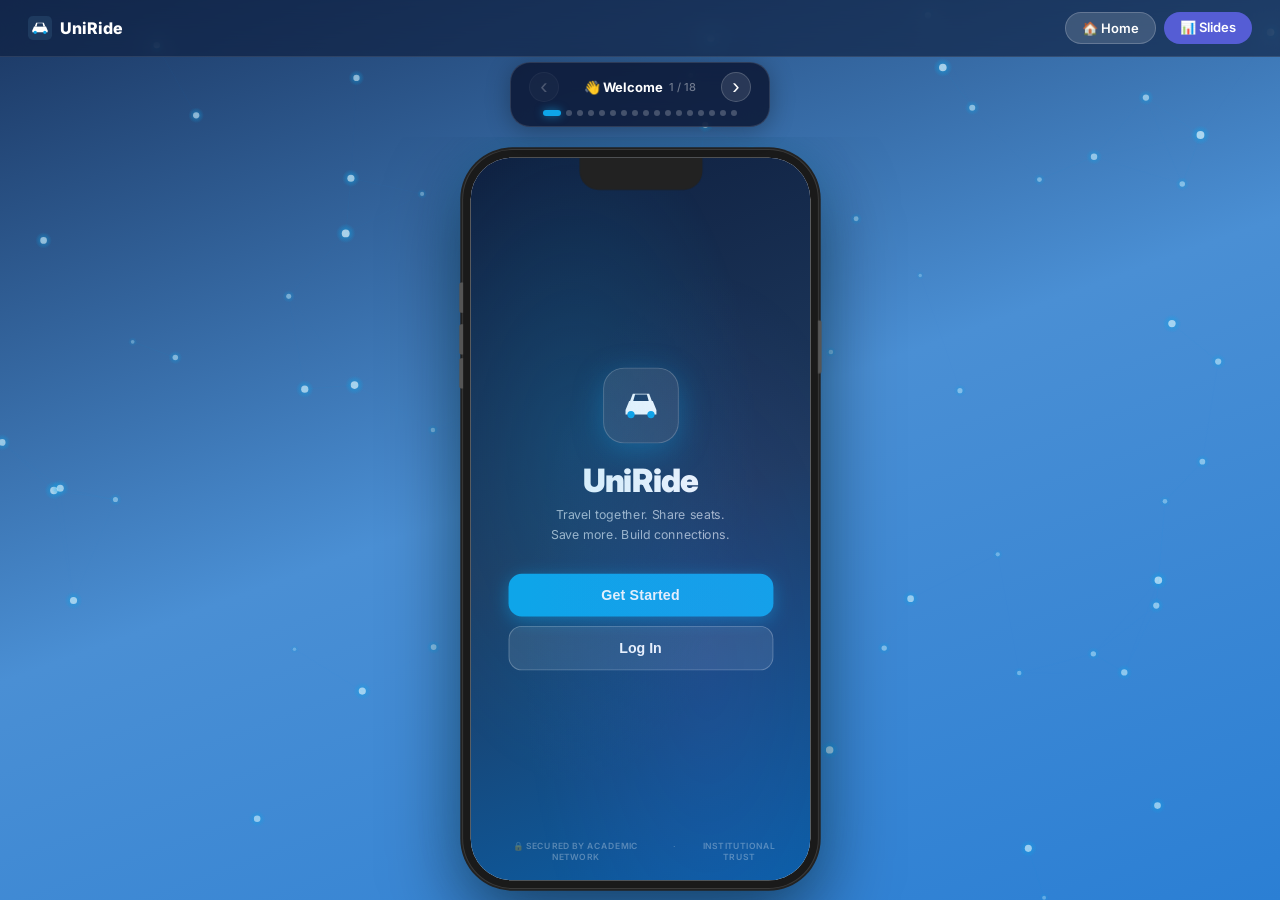
==== commit 08da209f: "Add Driver Redeem screen: Fuel Vouchers (Migrol/Coop Pronto) + Cash Back, linked from Driver Dashboa" ====
--- a/web/app.html
+++ b/web/app.html
@@ -1159,7 +1159,7 @@
                   </div>
                 </div>
                 <div style="font-size:13px;color:var(--muted);margin-bottom:16px;">10 points per ride. <strong style="color:var(--navy);">20 points</strong> until next reward!</div>
-                <button class="btn-primary" onclick="goScreen(8)">View Rewards</button>
+                <button class="btn-primary" onclick="goScreen(9)">View Rewards</button>
               </div>
 
               <!-- Gold tier badge -->
@@ -1220,7 +1220,7 @@
           <div class="bottom-nav">
             <div class="bnav-item"><span class="bnav-icon">📊</span>Dashboard</div>
             <div class="bnav-item"><span class="bnav-icon">📈</span>Activity</div>
-            <div class="bnav-item active" style="color:var(--sky);"><span class="bnav-icon">⭐</span>Rewards</div>
+            <div class="bnav-item" onclick="goScreen(9)" style="color:var(--sky);"><span class="bnav-icon">⭐</span>Rewards</div>
             <div class="bnav-item"><span class="bnav-icon">👤</span>Profile</div>
           </div>
         </div>
@@ -1985,6 +1985,111 @@
           </div>
         </div>
 
+        <!-- ============================== -->
+        <!-- SCREEN 16: DRIVER REDEEM       -->
+        <!-- ============================== -->
+        <div class="screen" id="screen-16">
+          <div class="status-bar">
+            <span class="time">9:41</span>
+            <div class="status-icons">
+              <svg width="16" height="11" fill="currentColor"><rect x="0" y="3" width="3" height="8" opacity=".3"/><rect x="4" y="2" width="3" height="9" opacity=".5"/><rect x="8" y="1" width="3" height="10" opacity=".7"/><rect x="12" y="0" width="4" height="11"/></svg>
+              <svg width="25" height="12" fill="currentColor"><rect x="0" y="1" width="22" height="10" rx="2" stroke="currentColor" stroke-width="1" fill="none"/><rect x="22" y="4" width="3" height="4" rx="1"/><rect x="1.5" y="2.5" width="20" height="7" rx="1.2"/></svg>
+            </div>
+          </div>
+          <div class="app-header">
+            <span class="back-btn" onclick="goScreen(8)">←</span>
+            <span class="brand">Redeem Points</span>
+            <div class="avatar avatar-sm" style="background:linear-gradient(135deg,#0EA5E9,#2563EB);">J</div>
+          </div>
+          <div class="scroll-area">
+            <div class="s-content" style="padding-top:12px;">
+
+              <!-- Balance card -->
+              <div style="background:var(--navy);border-radius:16px;padding:20px;margin-bottom:16px;position:relative;overflow:hidden;">
+                <div style="position:absolute;right:-20px;top:-20px;width:100px;height:100px;border-radius:50%;background:rgba(255,255,255,0.05);"></div>
+                <div style="position:absolute;right:16px;top:50%;transform:translateY(-50%);font-size:36px;opacity:0.15;">⛽</div>
+                <div style="font-size:10px;font-weight:700;color:rgba(255,255,255,0.6);text-transform:uppercase;letter-spacing:0.5px;margin-bottom:6px;">YOUR BALANCE</div>
+                <div style="font-size:36px;font-weight:900;color:white;line-height:1.1;"><span>480</span> <span style="font-size:22px;font-weight:700;">Points</span></div>
+                <div style="display:inline-flex;align-items:center;gap:6px;background:rgba(245,158,11,0.25);border-radius:20px;padding:4px 12px;margin-top:10px;">
+                  <span style="font-size:13px;">🔰</span>
+                  <span style="font-size:12px;font-weight:800;color:#FCD34D;">Gold Tier Partner</span>
+                </div>
+              </div>
+
+              <!-- Fuel Vouchers section -->
+              <div style="display:flex;align-items:center;justify-content:space-between;margin-bottom:10px;">
+                <div style="font-size:15px;font-weight:800;color:var(--navy);">Fuel Vouchers</div>
+                <span style="font-size:18px;">⛽</span>
+              </div>
+              <div style="display:grid;grid-template-columns:1fr 1fr;gap:10px;margin-bottom:16px;">
+                <!-- Migrol -->
+                <div style="background:white;border-radius:14px;border:1px solid var(--border);overflow:hidden;">
+                  <div style="background:linear-gradient(135deg,#1a1a2e,#16213e);height:72px;display:flex;align-items:center;justify-content:center;font-size:28px;">🛢️</div>
+                  <div style="padding:10px;">
+                    <div style="font-size:10px;font-weight:600;color:var(--muted);margin-bottom:2px;">Migrol</div>
+                    <div style="font-size:13px;font-weight:800;color:var(--navy);margin-bottom:8px;">CHF 20 Voucher</div>
+                    <div style="display:flex;align-items:center;justify-content:space-between;">
+                      <div style="display:flex;align-items:center;gap:4px;font-size:11px;color:var(--muted);">🪙 <strong style="color:var(--navy);">200 pts</strong></div>
+                      <span style="font-size:12px;color:var(--sky);font-weight:700;">›</span>
+                    </div>
+                  </div>
+                </div>
+                <!-- Coop Pronto -->
+                <div style="background:white;border-radius:14px;border:1px solid var(--border);overflow:hidden;">
+                  <div style="background:linear-gradient(135deg,#e65100,#bf360c);height:72px;display:flex;align-items:center;justify-content:center;font-size:28px;">🏪</div>
+                  <div style="padding:10px;">
+                    <div style="font-size:10px;font-weight:600;color:var(--muted);margin-bottom:2px;">Coop Pronto</div>
+                    <div style="font-size:13px;font-weight:800;color:var(--navy);margin-bottom:8px;">CHF 50 Voucher</div>
+                    <div style="display:flex;align-items:center;justify-content:space-between;">
+                      <div style="display:flex;align-items:center;gap:4px;font-size:11px;color:var(--muted);">🪙 <strong style="color:var(--navy);">450 pts</strong></div>
+                      <span style="font-size:12px;color:var(--sky);font-weight:700;">›</span>
+                    </div>
+                  </div>
+                </div>
+              </div>
+
+              <!-- Cash Back section -->
+              <div style="display:flex;align-items:center;justify-content:space-between;margin-bottom:10px;">
+                <div style="font-size:15px;font-weight:800;color:var(--navy);">Cash Back</div>
+                <span style="background:#DCFCE7;color:#16A34A;font-size:10px;font-weight:700;padding:3px 8px;border-radius:10px;">Ideal for EV</span>
+              </div>
+
+              <!-- CHF 10 -->
+              <div style="background:white;border-radius:14px;border:1px solid var(--border);padding:14px 16px;margin-bottom:10px;display:flex;align-items:center;gap:12px;">
+                <div style="width:40px;height:40px;border-radius:12px;background:#DCFCE7;display:flex;align-items:center;justify-content:center;font-size:20px;flex-shrink:0;">💳</div>
+                <div style="flex:1;">
+                  <div style="font-size:14px;font-weight:800;color:var(--navy);">CHF 10 Cash to Account</div>
+                  <div style="font-size:11px;color:var(--muted);margin-top:2px;">Direct bank transfer</div>
+                </div>
+                <button style="background:var(--navy);color:white;border:none;border-radius:10px;padding:8px 14px;font-size:12px;font-weight:800;font-family:'Inter',sans-serif;cursor:pointer;flex-shrink:0;">100 pts</button>
+              </div>
+
+              <!-- CHF 25 -->
+              <div style="background:white;border-radius:14px;border:1px solid var(--border);padding:14px 16px;margin-bottom:14px;display:flex;align-items:center;gap:12px;">
+                <div style="width:40px;height:40px;border-radius:12px;background:#DCFCE7;display:flex;align-items:center;justify-content:center;font-size:20px;flex-shrink:0;">💳</div>
+                <div style="flex:1;">
+                  <div style="font-size:14px;font-weight:800;color:var(--navy);">CHF 25 Cash to Account</div>
+                  <div style="font-size:11px;color:var(--muted);margin-top:2px;">Direct bank transfer</div>
+                </div>
+                <button style="background:var(--navy);color:white;border:none;border-radius:10px;padding:8px 14px;font-size:12px;font-weight:800;font-family:'Inter',sans-serif;cursor:pointer;flex-shrink:0;">240 pts</button>
+              </div>
+
+              <!-- Info note -->
+              <div style="border-left:3px solid var(--border);padding:10px 14px;background:white;border-radius:0 12px 12px 0;margin-bottom:80px;display:flex;align-items:flex-start;gap:8px;">
+                <span style="font-size:14px;flex-shrink:0;">ℹ️</span>
+                <span style="font-size:12px;color:var(--muted);line-height:1.5;">Vouchers valid at participating Swiss gas stations.</span>
+              </div>
+
+            </div>
+          </div>
+          <div class="bottom-nav">
+            <div class="bnav-item" onclick="goScreen(8)"><span class="bnav-icon">📊</span>Dashboard</div>
+            <div class="bnav-item"><span class="bnav-icon">📈</span>Activity</div>
+            <div class="bnav-item active" style="color:var(--sky);"><span class="bnav-icon">🎁</span>Redeem</div>
+            <div class="bnav-item"><span class="bnav-icon">👤</span>Profile</div>
+          </div>
+        </div>
+
       </div><!-- /phone-inner -->
     </div><!-- /phone-outer -->
     </div><!-- /phone-scale-wrap -->
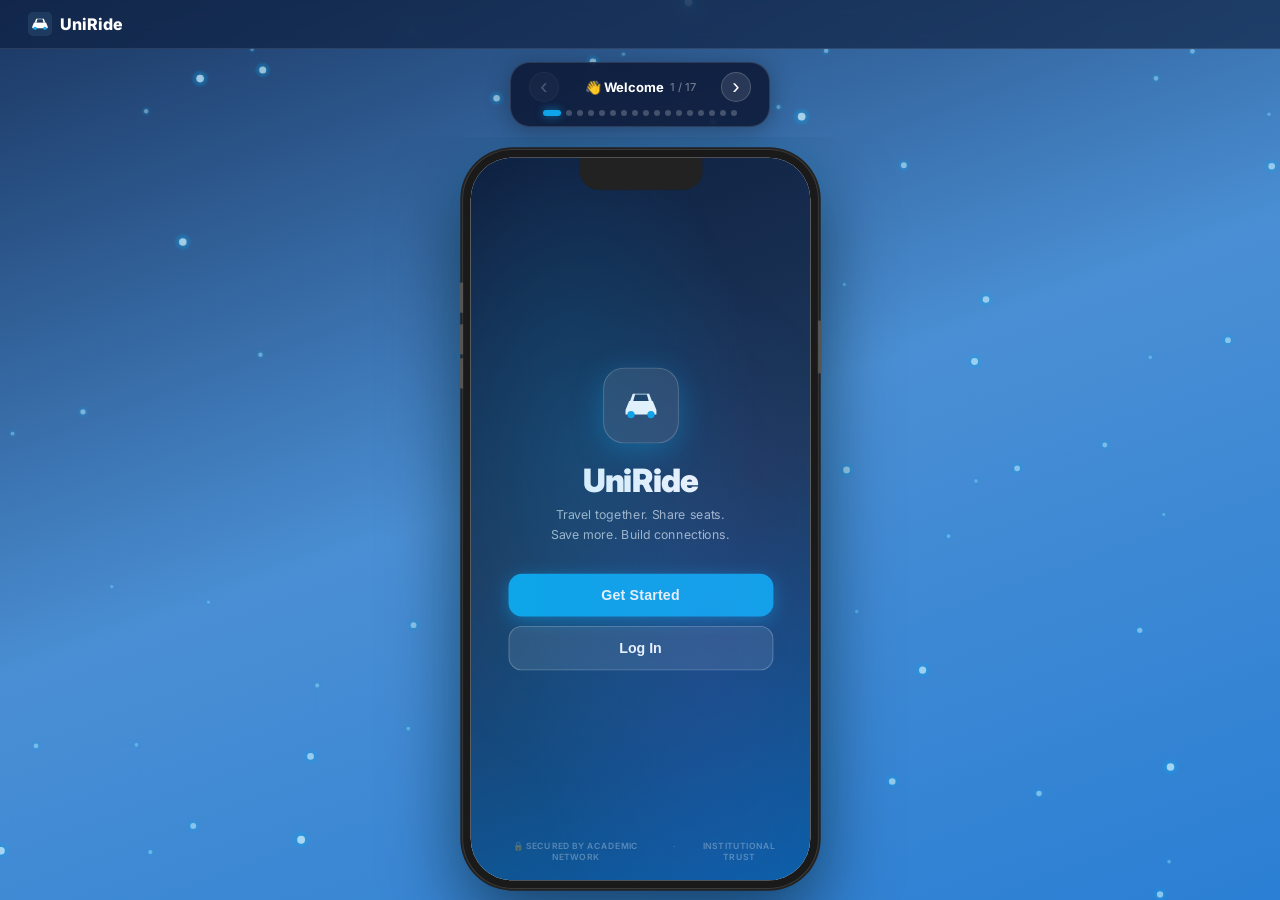
==== commit df9acc49: "Landing: redirect index.html directly to app.html, remove nav links to landing/presentation" ====
--- a/web/app.html
+++ b/web/app.html
@@ -629,8 +629,6 @@
       UniRide
     </a>
     <div class="nav-links">
-      <a href="index.html" class="nav-btn home">🏠 Home</a>
-      <a href="presentation.html" class="nav-btn pres">📊 Slides</a>
     </div>
   </nav>
 
